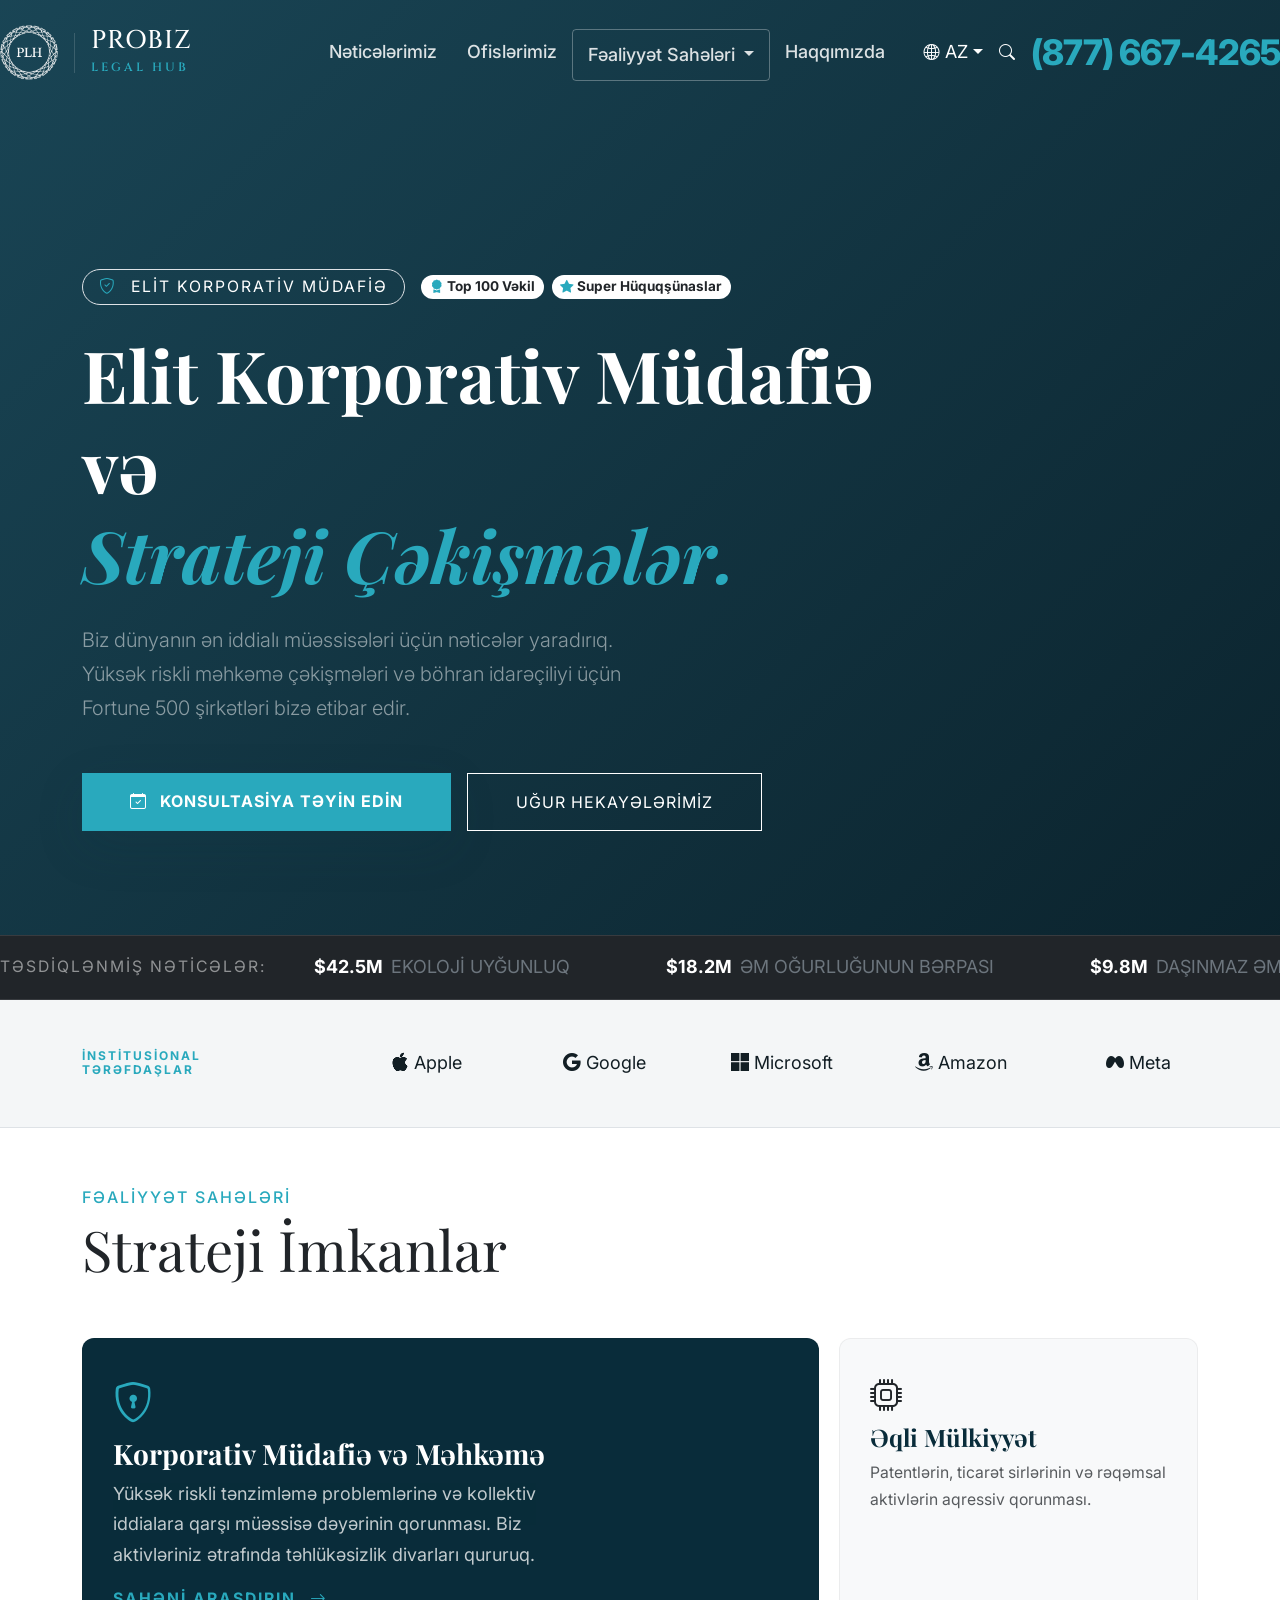
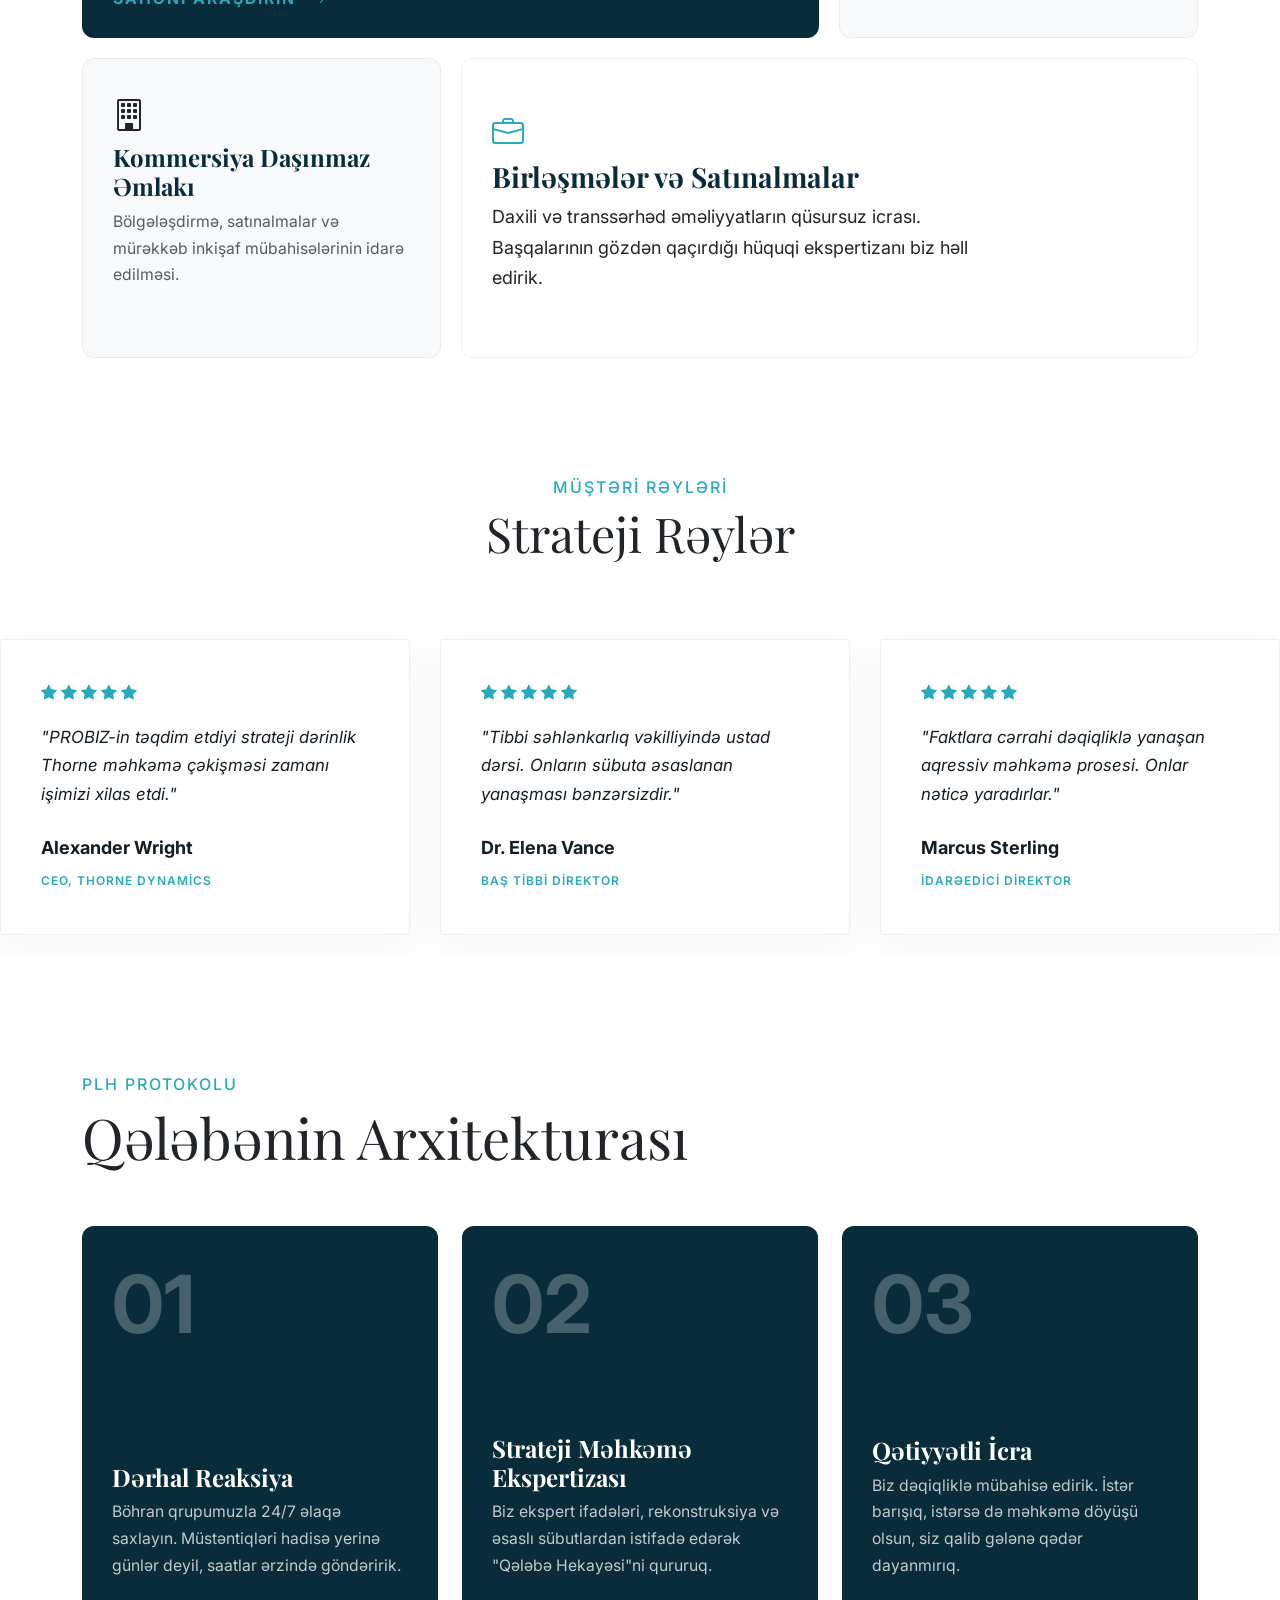
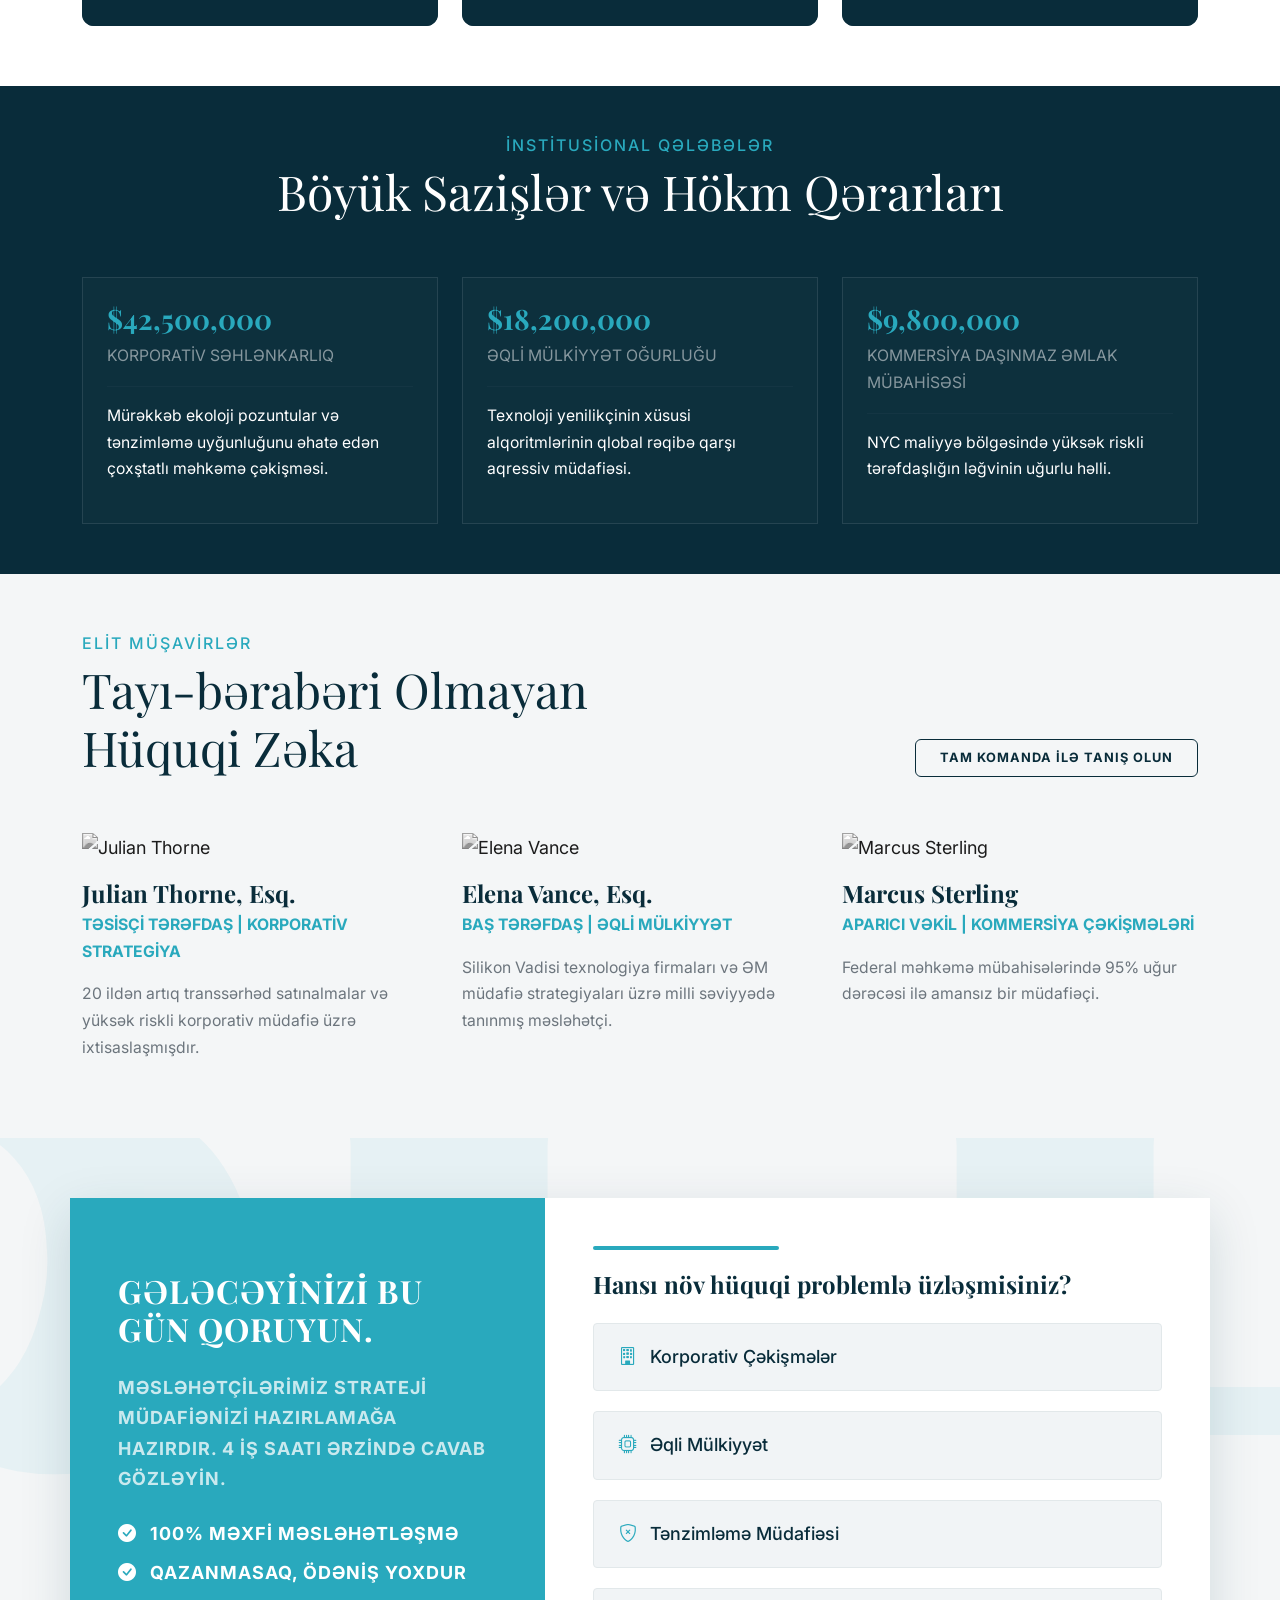
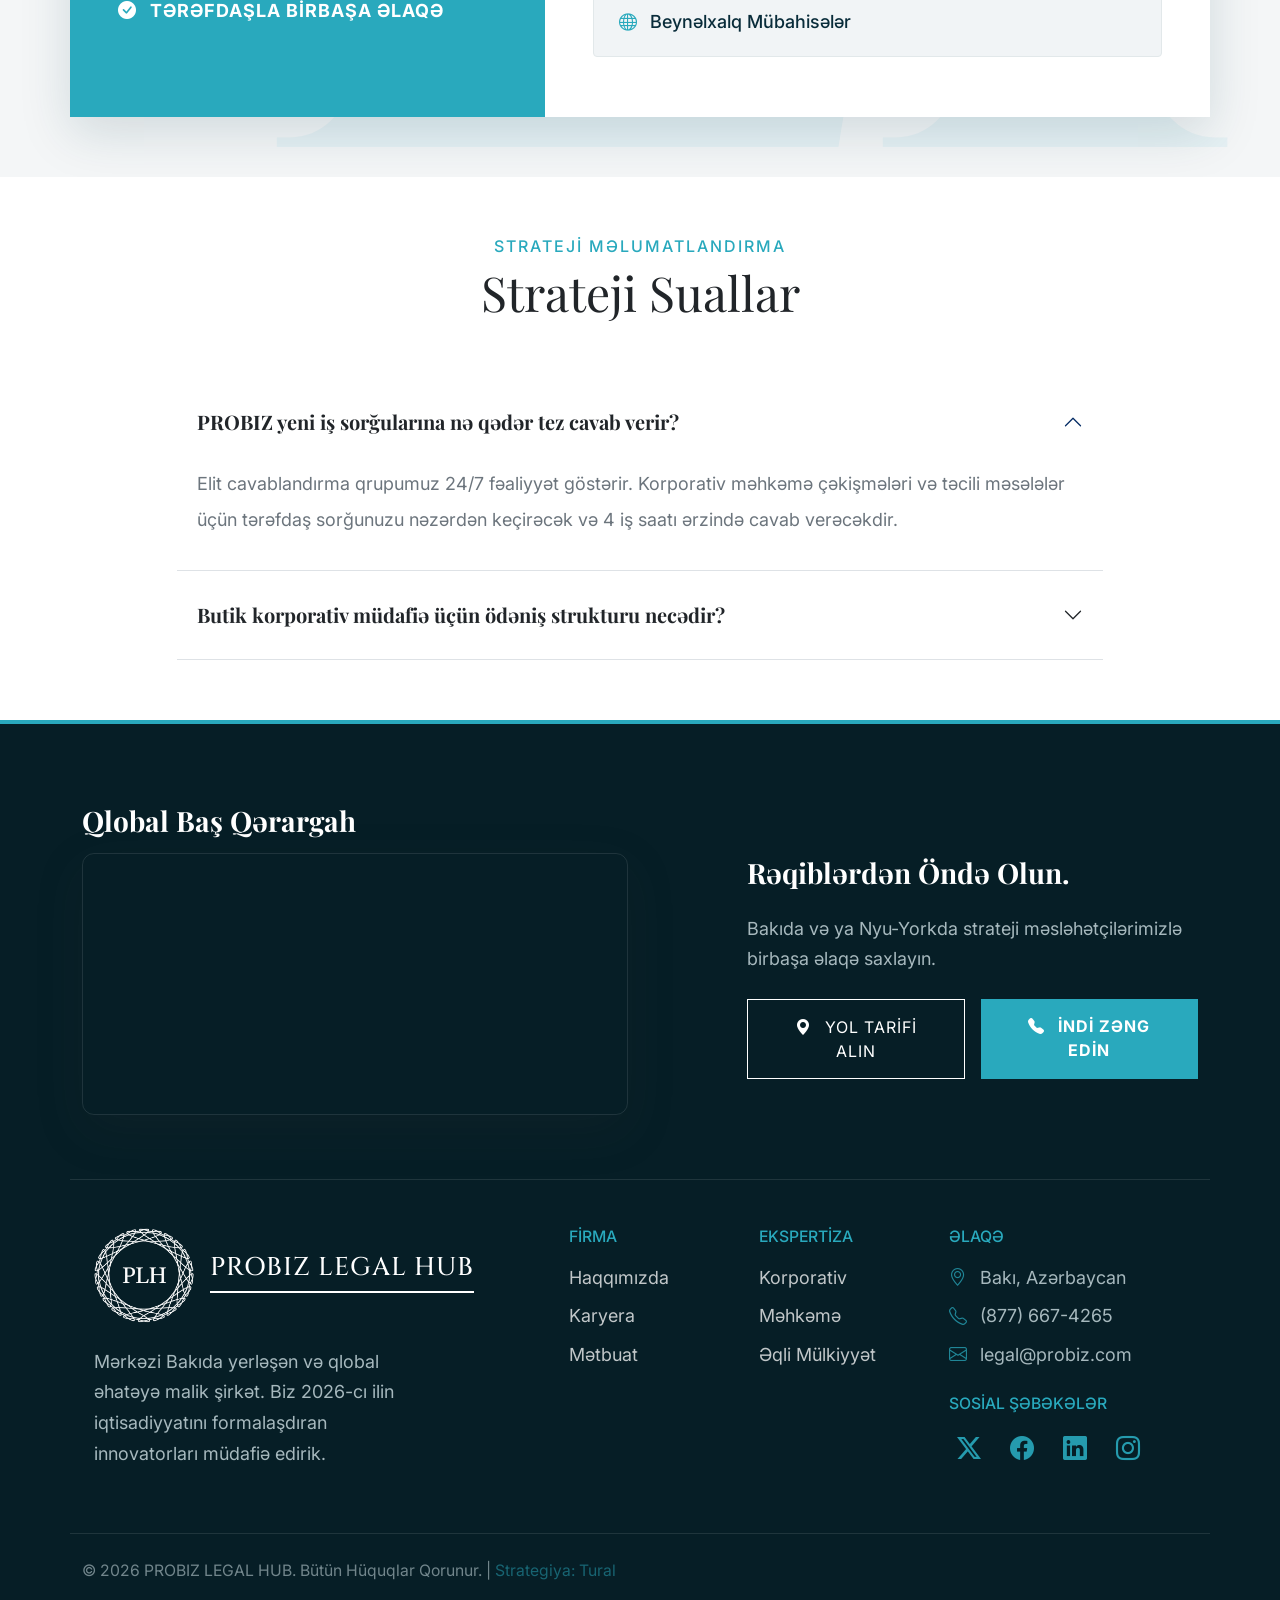
==== az/index.html @ 0a88c7b5 "start" ====
<!doctype html>
<html lang="az">
  <head>
    <meta charset="UTF-8" />
    <meta name="viewport" content="width=device-width, initial-scale=1.0" />
    <meta name="description" content="PROBIZ LEGAL HUB - Elit Korporativ Müdafiə və Strateji Çəkişmələr. Biz dünyanın ən iddialı müəssisələri üçün nəticələr yaradırıq.">
    
    <title>PROBIZ LEGAL HUB | Korporativ Müdafiə Strategiyası</title>
    
    <!-- External Dependencies -->
    <link href="https://cdn.jsdelivr.net/npm/bootstrap@5.3.2/dist/css/bootstrap.min.css" rel="stylesheet" />
    <link href="https://fonts.googleapis.com/css2?family=Cinzel:wght@400;500;600;700&family=Inter:wght@300;400;500;700&family=Playfair+Display:wght@700&display=swap" rel="stylesheet" />
    <link href="https://cdn.jsdelivr.net/npm/bootstrap-icons@1.11.1/font/bootstrap-icons.css" rel="stylesheet" />
    <link href="https://unpkg.com/aos@2.3.1/dist/aos.css" rel="stylesheet" />
    
    <link rel="icon" href="../PLHLogo.png" type="image/png" />
    <link rel="stylesheet" href="../css/style.css" />
  </head>
  
  <body class="d-flex flex-column min-vh-100">
    <div id="scroll-progress" role="progressbar" aria-valuenow="0" aria-valuemin="0" aria-valuemax="100"></div>

    <!-- MAIN NAVIGATION -->
    <nav class="navbar navbar-expand-xl fixed-top plh-nav" aria-label="Main navigation">
      <div class="container-fluid px-lg-5">
        <a class="navbar-brand d-flex align-items-center" href="#" aria-label="PROBIZ Legal Hub Home">
          <img src="../PLHLogo.png" alt="PROBIZ Legal Hub Logo" class="nav-logo">
          <div class="brand-divider mx-3"></div>
          <div class="brand-text">
            <span class="d-block brand-title">PROBIZ</span>
            <span class="d-block brand-subtitle">LEGAL HUB</span>
          </div>
        </a>

        <button class="navbar-toggler border-0" type="button" data-bs-toggle="collapse" data-bs-target="#plhNavbar" aria-controls="plhNavbar" aria-expanded="false" aria-label="Toggle navigation">
          <i class="bi bi-list text-accent fs-1"></i>
        </button>

        <div class="collapse navbar-collapse" id="plhNavbar">
          <ul class="navbar-nav ms-auto align-items-center">
            <li class="nav-item">
              <a class="nav-link" href="#results">Nəticələrimiz</a>
            </li>
            <li class="nav-item">
              <a class="nav-link" href="#global-footer">Ofislərimiz</a>
            </li>
            <li class="nav-item dropdown has-megamenu">
              <a class="nav-link btn-outlined-accent dropdown-toggle" href="#" id="practiceDropdown" role="button" data-bs-toggle="dropdown" aria-expanded="false">
                Fəaliyyət Sahələri
              </a>
              <div class="dropdown-menu megamenu shadow-lg" aria-labelledby="practiceDropdown">
                <div class="container py-4">
                  <div class="row g-4 justify-content-center">
                    <div class="col-md-3">
                      <a href="#" class="mega-card-mini">
                        <i class="bi bi-car-front text-accent"></i>
                        <span>Avtomobil Qəzaları</span>
                      </a>
                    </div>
                    <div class="col-md-3">
                      <a href="#" class="mega-card-mini">
                        <i class="bi bi-hospital text-accent"></i>
                        <span>Tibbi Səhlənkarlıq</span>
                      </a>
                    </div>
                    <div class="col-md-3">
                      <a href="#" class="mega-card-mini">
                        <i class="bi bi-person-walking text-accent"></i>
                        <span>Bədbəxt Hadisələr</span>
                      </a>
                    </div>
                    <div class="col-md-3">
                      <a href="#" class="mega-card-mini">
                        <i class="bi bi-truck text-accent"></i>
                        <span>Yük Daşımaları</span>
                      </a>
                    </div>
                    <div class="col-12 text-center mt-5 pt-3 border-top border-white-10">
                      <a href="#" class="text-accent text-decoration-none fw-bold letter-spacing-2 small more-link">
                        BÜTÜN SAHƏLƏRƏ BAXIN
                        <i class="bi bi-arrow-right ms-2"></i>
                      </a>
                    </div>
                  </div>
                </div>
              </div>
            </li>
            <li class="nav-item"><a class="nav-link" href="#">Haqqımızda</a></li>
          </ul>

          <div class="nav-utilities d-flex align-items-center ms-xl-4 gap-3 mt-3 mt-xl-0">
             <!-- Language Switcher -->
             <div class="dropdown">
                <a href="#" class="text-white text-decoration-none dropdown-toggle" data-bs-toggle="dropdown" aria-label="Change Language"><i class="bi bi-globe2 small"></i> AZ</a>
                <ul class="dropdown-menu dropdown-menu-dark">
                    <li><a class="dropdown-item" href="../en/index.html">English</a></li>
                    <li><a class="dropdown-item active" href="../az/index.html">Azerbaijani</a></li>
                    <li><a class="dropdown-item" href="../ru/index.html">Russian</a></li>
                </ul>
            </div>
            
            <button class="btn btn-link text-white p-0 border-0" id="search-trigger" aria-label="Toggle Search"><i class="bi bi-search"></i></button>
            
            <div id="search-dropdown" class="search-dropdown">
              <div class="search-inner">
                <label for="dropdown-search-input" class="visually-hidden">Search insights</label>
                <input type="text" id="dropdown-search-input" class="dropdown-search-field" placeholder="Axtarış..." />
                <button type="button" id="close-dropdown-search" class="search-submit-icon" aria-label="Submit Search">
                  <i class="bi bi-arrow-right"></i>
                </button>
              </div>
            </div>
            
            <a href="tel:8776674265" class="phone-cta">(877) 667-4265</a>
          </div>
        </div>
      </div>
    </nav>

    <main class="flex-grow-1">
      
      <!-- HERO -->
      <header class="hero position-relative overflow-hidden">
        <div class="video-bg-overlay"></div>
        <div class="container position-relative z-2">
          <div class="row min-vh-100 align-items-center pb-5">
            <div class="col-lg-9 pt-5">
              <div class="d-flex flex-column flex-md-row align-items-start align-items-md-center gap-3 mb-4">
                  <span class="d-inline-block py-1 px-3 border border-white-50 rounded-pill text-white small text-uppercase letter-spacing-2">
                    <i class="bi bi-shield-check me-2 text-accent"></i> Elit Korporativ Müdafiə
                  </span>
                  <div class="d-flex gap-2">
                      <span class="badge bg-white text-dark rounded-pill fw-bold small"><i class="bi bi-award-fill text-accent"></i> Top 100 Vəkil</span>
                      <span class="badge bg-white text-dark rounded-pill fw-bold small"><i class="bi bi-star-fill text-accent"></i> Super Hüquqşünaslar</span>
                  </div>
              </div>
              
              <h1 class="display-2 fw-bold text-white mb-4 lh-sm">
                Elit Korporativ Müdafiə və<br />
                <span class="text-accent fst-italic">Strateji Çəkişmələr.</span>
              </h1>
              <p class="lead text-white-50 mb-5 col-lg-8">
                Biz dünyanın ən iddialı müəssisələri üçün nəticələr yaradırıq. Yüksək riskli məhkəmə çəkişmələri və böhran idarəçiliyi üçün Fortune 500 şirkətləri bizə etibar edir.
              </p>
              
              <div class="d-flex gap-3 flex-column flex-sm-row">
                <a href="#assessmentForm" class="btn btn-accent px-5 py-3 shadow-lg hover-lift">
                  <i class="bi bi-calendar-check me-2"></i> Konsultasiya Təyin Edin
                </a>
                <a href="#results" class="btn btn-outline-white px-5 py-3 hover-lift">
                  Uğur Hekayələrimiz
                </a>
              </div>
            </div>
          </div>
        </div>

        <!-- HERO BOTTOM CONTAINER (Ticker + Mobile CTA) -->
        <div class="hero-bottom-wrapper position-absolute bottom-0 start-0 w-100 z-3">
            
            <!-- TRUST TICKER -->
            <div class="trust-ticker py-3 bg-dark border-bottom border-top border-white-10" aria-label="Verified Results Ticker">
                <div class="marquee-wrapper">
                <div class="marquee-content d-flex gap-5 align-items-center">
                    <span class="text-white-50 small text-uppercase letter-spacing-2">Təsdiqlənmiş Nəticələr:</span>
                    
                    <div class="d-flex align-items-center gap-2">
                        <span class="text-white fw-bold">$42.5M</span>
                        <span class="text-secondary fw-normal text-uppercase">Ekoloji Uyğunluq</span>
                    </div>
                    <span class="brand-divider opacity-25" style="height: 15px"></span>
                    
                    <div class="d-flex align-items-center gap-2">
                        <span class="text-white fw-bold">$18.2M</span>
                        <span class="text-secondary fw-normal text-uppercase">ƏM Oğurluğunun Bərpası</span>
                    </div>
                    <span class="brand-divider opacity-25" style="height: 15px"></span>
                    
                    <div class="d-flex align-items-center gap-2">
                        <span class="text-white fw-bold">$9.8M</span>
                        <span class="text-secondary fw-normal text-uppercase">Daşınmaz Əmlak Mübahisələri</span>
                    </div>
                    <span class="brand-divider opacity-25" style="height: 15px"></span>
                    
                    <div class="d-flex align-items-center gap-2">
                        <span class="text-white fw-bold">RƏDD EDİLDİ</span>
                        <span class="text-secondary fw-normal text-uppercase">Kollektiv İddia (NY)</span>
                    </div>
                    
                    <!-- Duplicated for Infinite Effect -->
                    <span class="brand-divider opacity-25" style="height: 15px"></span>
                    <div class="d-flex align-items-center gap-2">
                        <span class="text-white fw-bold">$42.5M</span>
                        <span class="text-secondary fw-normal text-uppercase">Ekoloji Uyğunluq</span>
                    </div>
                    <span class="brand-divider opacity-25" style="height: 15px"></span>
                    <div class="d-flex align-items-center gap-2">
                        <span class="text-white fw-bold">$18.2M</span>
                        <span class="text-secondary fw-normal text-uppercase">ƏM Oğurluğunun Bərpası</span>
                    </div>
                </div>
                </div>
            </div>
        </div>
      </header>

      <!-- PARTNERS LOGOS -->
      <section class="py-5 bg-light-section border-bottom" aria-label="Institutional Partners">
        <div class="container">
          <div class="row align-items-center">
            <div class="col-lg-3 text-center text-lg-start mb-4 mb-lg-0">
              <h6 class="text-accent text-uppercase mb-0 fw-bold letter-spacing-2" style="font-size: 0.75rem">
                İnstitusional <br class="d-none d-lg-block" /> Tərəfdaşlar
              </h6>
            </div>
            <div class="col-lg-9">
              <div class="row align-items-center justify-content-between g-4 opacity-40">
                <div class="col-6 col-md-2 d-flex justify-content-center">
                  <div class="partner-logo-item"><i class="bi bi-apple"></i> Apple</div>
                </div>
                <div class="col-6 col-md-2 d-flex justify-content-center">
                  <div class="partner-logo-item"><i class="bi bi-google"></i> Google</div>
                </div>
                <div class="col-6 col-md-2 d-flex justify-content-center">
                  <div class="partner-logo-item"><i class="bi bi-microsoft"></i> Microsoft</div>
                </div>
                <div class="col-6 col-md-2 d-flex justify-content-center">
                  <div class="partner-logo-item"><i class="bi bi-amazon"></i> Amazon</div>
                </div>
                <div class="col-6 col-md-2 d-flex justify-content-center">
                  <div class="partner-logo-item"><i class="bi bi-meta"></i> Meta</div>
                </div>
              </div>
            </div>
          </div>
        </div>
      </section>

      <!-- PRACTICE AREAS (Bento Grid) -->
      <section id="services" class="section-padding bg-white">
        <div class="container">
          <div class="row mb-5" data-aos="fade-up">
            <div class="col-lg-8">
              <h6 class="text-accent text-uppercase letter-spacing-2">Fəaliyyət Sahələri</h6>
              <h2 class="display-4 text-dark">Strateji İmkanlar</h2>
            </div>
          </div>

          <div class="bento-grid">
            <!-- Main Feature -->
            <div class="bento-item bento-span-8 d-flex flex-column justify-content-between" style="background: var(--plh-base); color: white;">
              <div>
                <i class="bi bi-shield-lock fs-1 text-accent mb-3"></i>
                <h3 class="text-white">Korporativ Müdafiə və Məhkəmə</h3>
                <p class="opacity-75 col-md-8">Yüksək riskli tənzimləmə problemlərinə və kollektiv iddialara qarşı müəssisə dəyərinin qorunması. Biz aktivləriniz ətrafında təhlükəsizlik divarları qururuq.</p>
              </div>
              <a href="#" class="text-accent text-decoration-none fw-bold small text-uppercase letter-spacing-2">
                Sahəni Araşdırın <i class="bi bi-arrow-right ms-2"></i>
              </a>
            </div>

            <!-- Secondary -->
            <div class="bento-item bento-span-4" style="background: #f8f9fa;">
              <i class="bi bi-cpu fs-2 text-dark mb-3"></i>
              <h4>Əqli Mülkiyyət</h4>
              <p class="text-muted small">Patentlərin, ticarət sirlərinin və rəqəmsal aktivlərin aqressiv qorunması.</p>
            </div>

            <!-- Third -->
            <div class="bento-item bento-span-4" style="background: #f8f9fa;">
              <i class="bi bi-building fs-2 text-dark mb-3"></i>
              <h4>Kommersiya Daşınmaz Əmlakı</h4>
              <p class="text-muted small">Bölgələşdirmə, satınalmalar və mürəkkəb inkişaf mübahisələrinin idarə edilməsi.</p>
            </div>

            <!-- Fourth -->
            <div class="bento-item bento-span-8 d-flex align-items-center position-relative overflow-hidden">
               <div class="position-absolute top-0 start-0 w-100 h-100" style="background: url('https://images.unsplash.com/photo-1486406146926-c627a92ad1ab?auto=format&fit=crop&q=80') center/cover; opacity: 0.1;"></div>
               <div class="position-relative z-2">
                 <i class="bi bi-briefcase fs-2 text-accent mb-3"></i>
                 <h3>Birləşmələr və Satınalmalar</h3>
                 <p class="text-dark col-md-9">Daxili və transsərhəd əməliyyatların qüsursuz icrası. Başqalarının gözdən qaçırdığı hüquqi ekspertizanı biz həll edirik.</p>
               </div>
            </div>
          </div>
        </div>
      </section>

      <!-- TESTIMONIALS -->
      <section class="section-padding bg-white overflow-hidden">
        <div class="container-fluid px-0">
          <div class="row mb-5 justify-content-center text-center px-3">
            <div class="col-lg-8">
              <h6 class="text-accent text-uppercase letter-spacing-2">Müştəri Rəyləri</h6>
              <h2 class="display-5 text-dark">Strateji Rəylər</h2>
            </div>
          </div>

          <div class="marquee-wrapper">
            <div class="marquee-track-right">
              <div class="review-glass-card">
                <div class="d-flex align-items-center mb-3">
                  <i class="bi bi-star-fill text-accent me-1 small"></i>
                  <i class="bi bi-star-fill text-accent me-1 small"></i>
                  <i class="bi bi-star-fill text-accent me-1 small"></i>
                  <i class="bi bi-star-fill text-accent me-1 small"></i>
                  <i class="bi bi-star-fill text-accent me-1 small"></i>
                </div>
                <p class="review-quote">"PROBIZ-in təqdim etdiyi strateji dərinlik Thorne məhkəmə çəkişməsi zamanı işimizi xilas etdi."</p>
                <div class="review-author mt-auto">
                  <span class="d-block fw-bold text-base">Alexander Wright</span>
                  <span class="author-role">CEO, Thorne Dynamics</span>
                </div>
              </div>

              <div class="review-glass-card">
                <div class="d-flex align-items-center mb-3">
                  <i class="bi bi-star-fill text-accent me-1 small"></i>
                  <i class="bi bi-star-fill text-accent me-1 small"></i>
                  <i class="bi bi-star-fill text-accent me-1 small"></i>
                  <i class="bi bi-star-fill text-accent me-1 small"></i>
                  <i class="bi bi-star-fill text-accent me-1 small"></i>
                </div>
                <p class="review-quote">"Tibbi səhlənkarlıq vəkilliyində ustad dərsi. Onların sübuta əsaslanan yanaşması bənzərsizdir."</p>
                <div class="review-author mt-auto">
                  <span class="d-block fw-bold text-base">Dr. Elena Vance</span>
                  <span class="author-role">Baş Tibbi Direktor</span>
                </div>
              </div>

              <div class="review-glass-card">
                <div class="d-flex align-items-center mb-3">
                  <i class="bi bi-star-fill text-accent me-1 small"></i>
                  <i class="bi bi-star-fill text-accent me-1 small"></i>
                  <i class="bi bi-star-fill text-accent me-1 small"></i>
                  <i class="bi bi-star-fill text-accent me-1 small"></i>
                  <i class="bi bi-star-fill text-accent me-1 small"></i>
                </div>
                <p class="review-quote">"Faktlara cərrahi dəqiqliklə yanaşan aqressiv məhkəmə prosesi. Onlar nəticə yaradırlar."</p>
                <div class="review-author mt-auto">
                  <span class="d-block fw-bold text-base">Marcus Sterling</span>
                  <span class="author-role">İdarəedici Direktor</span>
                </div>
              </div>
            </div>
          </div>
        </div>
      </section>

      <!-- PROTOCOL (Methodology) -->
      <section class="section-padding bg-white overflow-hidden">
        <div class="container">
          <div class="row mb-5" data-aos="fade-up">
            <div class="col-lg-8">
              <h6 class="text-accent text-uppercase letter-spacing-2">PLH Protokolu</h6>
              <h2 class="display-4 text-dark">Qələbənin Arxitekturası</h2>
            </div>
          </div>
          <div class="row g-4">
             <!-- Step 1 -->
             <div class="col-lg-4" data-aos="fade-up">
                 <article class="protocol-card">
                     <div class="protocol-bg" style="background-image: url('https://images.unsplash.com/photo-1596524430615-b46475ddff6e?auto=format&fit=crop&q=80&w=600');"></div>
                     <div class="protocol-overlay"></div>
                     <div class="protocol-content">
                         <div class="step-num-large opacity-25 fw-bold display-1 text-white mb-auto">01</div>
                         <h3 class="h4 fw-bold mb-2">Dərhal Reaksiya</h3>
                         <p class="small opacity-75">Böhran qrupumuzla 24/7 əlaqə saxlayın. Müstəntiqləri hadisə yerinə günlər deyil, saatlar ərzində göndəririk.</p>
                     </div>
                 </article>
             </div>
             <!-- Step 2 -->
             <div class="col-lg-4" data-aos="fade-up" data-aos-delay="100">
                 <article class="protocol-card">
                     <div class="protocol-bg" style="background-image: url('https://images.unsplash.com/photo-1505664194779-8beaceb93744?auto=format&fit=crop&q=80&w=600');"></div>
                     <div class="protocol-overlay"></div>
                     <div class="protocol-content">
                         <div class="step-num-large opacity-25 fw-bold display-1 text-white mb-auto">02</div>
                         <h3 class="h4 fw-bold mb-2">Strateji Məhkəmə Ekspertizası</h3>
                         <p class="small opacity-75">Biz ekspert ifadələri, rekonstruksiya və əsaslı sübutlardan istifadə edərək "Qələbə Hekayəsi"ni qururuq.</p>
                     </div>
                 </article>
             </div>
             <!-- Step 3 -->
             <div class="col-lg-4" data-aos="fade-up" data-aos-delay="200">
                 <article class="protocol-card">
                     <div class="protocol-bg" style="background-image: url('https://images.unsplash.com/photo-1589829085413-56de8ae18c73?auto=format&fit=crop&q=80&w=600');"></div>
                     <div class="protocol-overlay"></div>
                     <div class="protocol-content">
                         <div class="step-num-large opacity-25 fw-bold display-1 text-white mb-auto">03</div>
                         <h3 class="h4 fw-bold mb-2">Qətiyyətli İcra</h3>
                         <p class="small opacity-75">Biz dəqiqliklə mübahisə edirik. İstər barışıq, istərsə də məhkəmə döyüşü olsun, siz qalib gələnə qədər dayanmırıq.</p>
                     </div>
                 </article>
             </div>
          </div>
        </div>
      </section>

      <!-- RESULTS STATS -->
      <section id="results" class="section-padding stats-bar mt-0">
        <div class="container">
          <div class="row mb-5 text-center">
            <div class="col-12" data-aos="fade-up">
              <h6 class="text-accent text-uppercase letter-spacing-2">İnstitusional Qələbələr</h6>
              <h2 class="display-5 text-white">Böyük Sazişlər və Hökm Qərarları</h2>
            </div>
          </div>
          <div class="row g-4">
            <div class="col-md-4" data-aos="zoom-in">
              <div class="result-box p-4 border border-white-10">
                <h3 class="text-accent fw-bold">$42,500,000</h3>
                <p class="small text-uppercase text-white-50">Korporativ Səhlənkarlıq</p>
                <hr class="border-white-10" />
                <p class="text-light-blue small">Mürəkkəb ekoloji pozuntular və tənzimləmə uyğunluğunu əhatə edən çoxştatlı məhkəmə çəkişməsi.</p>
              </div>
            </div>
            <div class="col-md-4" data-aos="zoom-in" data-aos-delay="100">
              <div class="result-box p-4 border border-white-10">
                <h3 class="text-accent fw-bold">$18,200,000</h3>
                <p class="small text-uppercase text-white-50">Əqli Mülkiyyət Oğurluğu</p>
                <hr class="border-white-10" />
                <p class="text-light-blue small">Texnoloji yenilikçinin xüsusi alqoritmlərinin qlobal rəqibə qarşı aqressiv müdafiəsi.</p>
              </div>
            </div>
            <div class="col-md-4" data-aos="zoom-in" data-aos-delay="200">
              <div class="result-box p-4 border border-white-10">
                <h3 class="text-accent fw-bold">$9,800,000</h3>
                <p class="small text-uppercase text-white-50">Kommersiya Daşınmaz Əmlak Mübahisəsi</p>
                <hr class="border-white-10" />
                <p class="text-light-blue small">NYC maliyyə bölgəsində yüksək riskli tərəfdaşlığın ləğvinin uğurlu həlli.</p>
              </div>
            </div>
          </div>
        </div>
      </section>

      <!-- ATTORNEYS -->
      <section class="section-padding bg-light-section">
        <div class="container">
          <div class="row align-items-end mb-5">
            <div class="col-lg-7" data-aos="fade-right">
              <h6 class="text-accent text-uppercase letter-spacing-2">Elit Müşavirlər</h6>
              <h2 class="display-5">Tayı-bərabəri Olmayan Hüquqi Zəka</h2>
            </div>
            <div class="col-lg-5 text-lg-end" data-aos="fade-left">
              <a href="#" class="btn btn-outline-dark px-4 py-2 mb-2">Tam Komanda ilə Tanış Olun</a>
            </div>
          </div>
          <div class="row g-4">
            <div class="col-lg-4" data-aos="fade-up">
              <div class="card-attorney border-0">
                <img src="https://images.unsplash.com/photo-1560250097-0b93528c311a?auto=format&fit=crop&q=80&w=600" class="img-fluid mb-3" alt="Julian Thorne" />
                <h4 class="mb-1">Julian Thorne, Esq.</h4>
                <p class="text-accent small text-uppercase fw-bold">Təsisçi Tərəfdaş | Korporativ Strategiya</p>
                <p class="text-secondary small">20 ildən artıq transsərhəd satınalmalar və yüksək riskli korporativ müdafiə üzrə ixtisaslaşmışdır.</p>
              </div>
            </div>
            <div class="col-lg-4" data-aos="fade-up" data-aos-delay="100">
              <div class="card-attorney border-0">
                <img src="https://images.unsplash.com/photo-1573496359142-b8d87734a5a2?auto=format&fit=crop&q=80&w=600" class="img-fluid mb-3" alt="Elena Vance" />
                <h4 class="mb-1">Elena Vance, Esq.</h4>
                <p class="text-accent small text-uppercase fw-bold">Baş Tərəfdaş | Əqli Mülkiyyət</p>
                <p class="text-secondary small">Silikon Vadisi texnologiya firmaları və ƏM müdafiə strategiyaları üzrə milli səviyyədə tanınmış məsləhətçi.</p>
              </div>
            </div>
            <div class="col-lg-4" data-aos="fade-up" data-aos-delay="200">
              <div class="card-attorney border-0">
                <img src="https://images.unsplash.com/photo-1507003211169-0a1dd7228f2d?auto=format&fit=crop&q=80&w=600" class="img-fluid mb-3" alt="Marcus Sterling" />
                <h4 class="mb-1">Marcus Sterling</h4>
                <p class="text-accent small text-uppercase fw-bold">Aparıcı Vəkil | Kommersiya Çəkişmələri</p>
                <p class="text-secondary small">Federal məhkəmə mübahisələrində 95% uğur dərəcəsi ilə amansız bir müdafiəçi.</p>
              </div>
            </div>
          </div>
        </div>
      </section>

      <!-- INTAKE & ASSESSMENT -->
      <section class="section-padding bg-light-section position-relative overflow-hidden">
        <div class="bg-watermark">PLH</div>

        <div class="container position-relative">
          <div class="row g-0 shadow-lg">
            <div class="col-lg-5 btn-accent p-5 d-flex flex-column justify-content-center">
              <h2 class="text-white mb-4">Gələcəyinizi Bu Gün Qoruyun.</h2>
              <p class="text-white opacity-75 mb-4">Məsləhətçilərimiz strateji müdafiənizi hazırlamağa hazırdır. 4 iş saatı ərzində cavab gözləyin.</p>
              <ul class="list-unstyled text-white">
                <li class="mb-2"><i class="bi bi-check-circle-fill me-2"></i> 100% Məxfi Məsləhətləşmə</li>
                <li class="mb-2"><i class="bi bi-check-circle-fill me-2"></i> Qazanmasaq, Ödəniş Yoxdur</li>
                <li><i class="bi bi-check-circle-fill me-2"></i> Tərəfdaşla Birbaşa Əlaqə</li>
              </ul>
            </div>
            <div class="col-lg-7 bg-white p-5">
              <!-- Assessment Engine Form -->
              <form id="assessmentForm" class="assessment-engine">
                <!-- Progress Indicator -->
                <div class="step-indicator">
                  <div class="step-dot active" data-step="1"></div>
                  <div class="step-dot" data-step="2"></div>
                  <div class="step-dot" data-step="3"></div>
                </div>

                <!-- Step 1: Case Type -->
                <div class="assessment-step active" data-step="1">
                  <h4 class="mb-4">Hansı növ hüquqi problemlə üzləşmisiniz?</h4>
                  <div class="d-grid gap-2">
                    <button type="button" class="choice-btn" onclick="PROBIZ.assessment.selectOption(this, 2)">
                        <i class="bi bi-building me-2 text-accent"></i> Korporativ Çəkişmələr
                    </button>
                    <button type="button" class="choice-btn" onclick="PROBIZ.assessment.selectOption(this, 2)">
                        <i class="bi bi-cpu me-2 text-accent"></i> Əqli Mülkiyyət
                    </button>
                    <button type="button" class="choice-btn" onclick="PROBIZ.assessment.selectOption(this, 2)">
                        <i class="bi bi-shield-x me-2 text-accent"></i> Tənzimləmə Müdafiəsi
                    </button>
                    <button type="button" class="choice-btn" onclick="PROBIZ.assessment.selectOption(this, 2)">
                        <i class="bi bi-globe me-2 text-accent"></i> Beynəlxalq Mübahisələr
                    </button>
                  </div>
                </div>

                <!-- Step 2: Details -->
                <div class="assessment-step" data-step="2">
                  <h4 class="mb-4">Vəziyyəti qısaca təsvir edin.</h4>
                  <p class="small text-muted mb-3"><i class="bi bi-lock-fill"></i> Məlumatlarınız şifrələnib və imtiyazlıdır.</p>
                  <label for="caseDetails" class="visually-hidden">İşin Təfərrüatları</label>
                  <textarea id="caseDetails" class="form-control rounded-0 border-light-subtle p-3 mb-4" rows="5" placeholder="Zəhmət olmasa, yüksək səviyyəli konteksti təqdim edin..."></textarea>
                  <button type="button" class="btn btn-accent w-100" onclick="PROBIZ.assessment.next(3)">Davam Et <i class="bi bi-arrow-right ms-2"></i></button>
                  <button type="button" class="btn btn-link text-muted w-100 mt-2 text-decoration-none small" onclick="PROBIZ.assessment.prev(1)">Geri</button>
                </div>

                <!-- Step 3: Contact -->
                <div class="assessment-step" data-step="3">
                  <h4 class="mb-4">Dosyeni hara göndərək?</h4>
                  <div class="mb-3">
                    <label for="fullName" class="form-label small fw-bold text-uppercase">Ad və Soyad</label>
                    <input type="text" id="fullName" class="form-control rounded-0 border-light-subtle p-3" placeholder="Ad Soyad">
                  </div>
                  <div class="mb-4">
                    <label for="email" class="form-label small fw-bold text-uppercase">İş E-poçtu</label>
                    <input type="email" id="email" class="form-control rounded-0 border-light-subtle p-3" placeholder="ad@sirket.com">
                  </div>
                  <button type="submit" class="btn btn-accent w-100 py-3 fs-5">Prioritet Baxış Tələb Et</button>
                  <button type="button" class="btn btn-link text-muted w-100 mt-2 text-decoration-none small" onclick="PROBIZ.assessment.prev(2)">Geri</button>
                </div>
              </form>
            </div>
          </div>
        </div>
      </section>

      <!-- FAQ -->
      <section class="section-padding bg-white">
        <div class="container">
          <div class="row mb-5 justify-content-center text-center">
            <div class="col-lg-8" data-aos="fade-up">
              <h6 class="text-accent text-uppercase letter-spacing-2">Strateji Məlumatlandırma</h6>
              <h2 class="display-5 text-dark">Strateji Suallar</h2>
            </div>
          </div>
          <div class="row justify-content-center">
            <div class="col-lg-10">
              <div class="accordion accordion-flush" id="faqAccordion">
                <div class="accordion-item border-bottom py-3">
                  <h2 class="accordion-header" id="headingOne">
                    <button class="accordion-button bg-transparent fw-bold fs-5 text-dark shadow-none" type="button" data-bs-toggle="collapse" data-bs-target="#q1" aria-expanded="true" aria-controls="q1">
                      PROBIZ yeni iş sorğularına nə qədər tez cavab verir?
                    </button>
                  </h2>
                  <div id="q1" class="accordion-collapse collapse show" aria-labelledby="headingOne" data-bs-parent="#faqAccordion">
                    <div class="accordion-body text-secondary lh-lg">
                       Elit cavablandırma qrupumuz 24/7 fəaliyyət göstərir. Korporativ məhkəmə çəkişmələri və təcili məsələlər üçün tərəfdaş sorğunuzu nəzərdən keçirəcək və 4 iş saatı ərzində cavab verəcəkdir.
                    </div>
                  </div>
                </div>

                <div class="accordion-item border-bottom py-3">
                  <h2 class="accordion-header" id="headingTwo">
                    <button class="accordion-button bg-transparent fw-bold fs-5 text-dark shadow-none collapsed" type="button" data-bs-toggle="collapse" data-bs-target="#q2" aria-expanded="false" aria-controls="q2">
                      Butik korporativ müdafiə üçün ödəniş strukturu necədir?
                    </button>
                  </h2>
                  <div id="q2" class="accordion-collapse collapse" aria-labelledby="headingTwo" data-bs-parent="#faqAccordion">
                    <div class="accordion-body text-secondary lh-lg">
                      İşin mürəkkəbliyinə uyğunlaşdırılmış çevik ödəniş razılaşmaları təklif edirik, o cümlədən sabit layihə ödənişləri, saatlıq məsləhət tarifləri və xüsusi məhkəmə çəkişmələri üçün nəticəyə əsaslanan modellər.
                    </div>
                  </div>
                </div>
              </div>
            </div>
          </div>
        </div>
      </section>

    </main>

    <!-- FOOTER -->
    <footer class="plh-footer" id="global-footer">
      <div class="container">
        <div class="row align-items-center mb-5 pb-5 border-bottom border-white-10">
          <div class="col-lg-6 mb-4 mb-lg-0">
            <h3 class="fw-bold mb-3 text-white">Qlobal Baş Qərargah</h3>
            <div class="map-container shadow-lg mb-3">
              <iframe src="https://www.google.com/maps/embed?pb=!1m17!1m12!1m3!1d3038.0061848378305!2d49.85997037601059!3d40.40871377144082!2m3!1f0!2f0!3f0!3m2!1i1024!2i768!4f13.1!3m2!1m1!2zNDDCsDI0JzMxLjQiTiA0OcKwNTEnNDUuMiJF!5e0!3m2!1sen!2saz!4v1769815983505!5m2!1sen!2saz" width="100%" height="250" style="border:0;" allowfullscreen="" loading="lazy" referrerpolicy="no-referrer-when-downgrade" title="PROBIZ HQ Map"></iframe>
            </div>
            <div class="d-flex gap-2 map-actions"></div>
          </div>
          <div class="col-lg-5 offset-lg-1">
            <h3 class="fw-bold mb-4">Rəqiblərdən Öndə Olun.</h3>
            <p class="mb-4 opacity-75">Bakıda və ya Nyu-Yorkda strateji məsləhətçilərimizlə birbaşa əlaqə saxlayın.</p>
            <div class="d-flex gap-3">
              <a href="#" class="btn btn-outline-white"><i class="bi bi-geo-alt-fill me-2"></i> Yol Tarifi Alın</a>
              <a href="tel:8776674265" class="btn btn-accent"><i class="bi bi-telephone-fill me-2"></i> İndi Zəng Edin</a>
            </div>
          </div>
        </div>
        
        <div class="row g-5 mb-5 h-100">
          <div class="col-lg-4">
            <div class="d-flex align-items-center mb-4">
              <img src="../PLHLogo.png" alt="PROBIZ Logo" width="100" class="me-3">
              <span class="brand-footer-text">PROBIZ LEGAL HUB</span>
            </div>
            <p class="opacity-75">Mərkəzi Bakıda yerləşən və qlobal əhatəyə malik şirkət. Biz 2026-cı ilin iqtisadiyyatını formalaşdıran innovatorları müdafiə edirik.</p>
          </div>
          <div class="col-6 col-lg-2 offset-lg-1">
            <h6 class="text-accent text-uppercase mb-3 small">Firma</h6>
            <ul class="list-unstyled text-white opacity-75">
              <li class="mb-2"><a href="#" class="text-white text-decoration-none footer-link-anim">Haqqımızda</a></li>
              <li class="mb-2"><a href="#" class="text-white text-decoration-none footer-link-anim">Karyera</a></li>
              <li class="mb-2"><a href="#" class="text-white text-decoration-none footer-link-anim">Mətbuat</a></li>
            </ul>
          </div>
          <div class="col-6 col-lg-2">
            <h6 class="text-accent text-uppercase mb-3 small">Ekspertiza</h6>
            <ul class="list-unstyled text-white opacity-75">
              <li class="mb-2"><a href="#" class="text-white text-decoration-none footer-link-anim">Korporativ</a></li>
              <li class="mb-2"><a href="#" class="text-white text-decoration-none footer-link-anim">Məhkəmə</a></li>
              <li class="mb-2"><a href="#" class="text-white text-decoration-none footer-link-anim">Əqli Mülkiyyət</a></li>
            </ul>
          </div>
          <div class="col-lg-3">
            <h6 class="text-accent text-uppercase mb-3 small">Əlaqə</h6>
            <ul class="list-unstyled opacity-75 mb-4">
              <li class="mb-2"><i class="bi bi-geo-alt me-2 text-accent"></i> Bakı, Azərbaycan</li>
              <li class="mb-2"><i class="bi bi-telephone me-2 text-accent"></i> (877) 667-4265</li>
              <li class="mb-2"><i class="bi bi-envelope me-2 text-accent"></i> legal@probiz.com</li>
            </ul>
            
            <h6 class="text-accent text-uppercase mb-3 small">Sosial Şəbəkələr</h6>
            <div class="d-flex gap-2">
              <a href="#" class="social-icon-btn" aria-label="Twitter"><i class="bi bi-twitter-x"></i></a>
              <a href="#" class="social-icon-btn" aria-label="Facebook"><i class="bi bi-facebook"></i></a>
              <a href="#" class="social-icon-btn" aria-label="LinkedIn"><i class="bi bi-linkedin"></i></a>
              <a href="#" class="social-icon-btn" aria-label="Instagram"><i class="bi bi-instagram"></i></a>
            </div>
          </div>
        </div>
        <div class="row pt-4 border-top border-white-10">
          <div class="col-md-6 text-center text-md-start"><p class="small opacity-50 mb-0">&copy; 2026 PROBIZ LEGAL HUB. Bütün Hüquqlar Qorunur. | <span class="text-accent">Strategiya: Tural</span></p></div>
        </div>
      </div>
    </footer>

    <!-- Mobile CTA -->
    <div class="mobile-sticky-cta d-md-none">
        <a href="tel:8776674265" class="mobile-cta-btn bg-white text-dark border-end">İndi Zəng Edin</a>
        <a href="#assessmentForm" class="mobile-cta-btn btn-accent text-white">Pulsuz Qiymətləndirmə</a>
    </div>

    <!-- Scripts -->
    <script src="https://cdn.jsdelivr.net/npm/bootstrap@5.3.2/dist/js/bootstrap.bundle.min.js"></script>
    <script src="https://unpkg.com/aos@2.3.1/dist/aos.js"></script>
    <script src="../js/main.js"></script>
  </body>
</html>
---- css/style.css ----
/* ==========================================================================
   PROBIZ LEGAL HUB - MAIN STYLESHEET
   ========================================================================== */

/* --- 1. VARIABLES & PALETTE --- */
:root {
    /* Brand Colors (Refined for 2026 Authority) */
    --plh-base: #092c3a;        /* Darker, richer Deep Teal for authority */
    --plh-cyan: #29a9bd;      /* Electric Teal for Modern Tech Feel */
    --plh-cyan-glow: rgba(41, 169, 189, 0.25);
    
    /* Light Mode Utils */
    --plh-white: #ffffff;
    --plh-light-bg: #f4f6f7;    /* Cool gray-white / Light Section Bg */
    --plh-text-dark: #121e24;   /* Almost black */
    --plh-text-muted: #5e6d75;  
    
    /* Typography */
    --font-heading: 'Playfair Display', serif;
    --font-body: 'Inter', sans-serif;
    --font-brand: 'Cinzel', serif;

    /* Spacing & Borders */
    --plh-radius-sm: 4px;
    --plh-radius-lg: 12px;
}

/* --- 2. RESET & BASE --- */
body {
    background-color: var(--plh-white);
    color: var(--plh-text-dark);
    font-family: var(--font-body);
    font-weight: 400;
    font-size: 1.125rem; /* 18px base size */
    line-height: 1.7;
}

/* Typography Overrides */
h1, h2, h3, h4, h5 { font-family: var(--font-heading); font-weight: 700; color: var(--plh-base); }
a { text-decoration: none; transition: 0.3s; }

/* --- 3. UTILITIES --- */
.text-accent { color: var(--plh-cyan) !important; }
.text-white { color: var(--plh-white) !important; }
.bg-light-section { background-color: var(--plh-light-bg); }
.border-white-10 { border-color: rgba(255,255,255,0.1) !important; }
.opacity-75 { opacity: 0.75; }

/* Spacing */
.section-padding { padding: 60px 0; }
.letter-spacing-2 { letter-spacing: 2px; }

/* Animations */
.hover-lift {
    transition: transform 0.3s cubic-bezier(0.175, 0.885, 0.32, 1.275);
}
.hover-lift:hover {
    transform: translateY(-3px);
}

/* Glassmorphism */
.glass-card {
    background: rgba(255, 255, 255, 0.7);
    backdrop-filter: blur(20px);
    -webkit-backdrop-filter: blur(20px);
    border: 1px solid rgba(255, 255, 255, 0.8);
    box-shadow: 0 8px 32px rgba(0, 0, 0, 0.05);
    border-radius: var(--plh-radius-lg);
    transition: all 0.4s ease;
}
.glass-card:hover {
    transform: translateY(-5px);
    box-shadow: 0 15px 45px rgba(0, 0, 0, 0.08);
    border-color: var(--plh-cyan);
}

.shadow-lg {
    box-shadow: 0 1rem 3rem rgba(13, 59, 76, 0.15) !important;
}

/* --- 4. COMPONENTS --- */

/* Buttons */
.btn-accent {
    background-color: var(--plh-cyan);
    color: white;
    font-weight: 700;
    padding: 15px 35px;
    border-radius: 0;
    text-transform: uppercase;
    letter-spacing: 1px;
    border: none;
    transition: 0.3s;
}
.btn-accent:hover {
    background-color: var(--plh-base);
    color: white;
}

.btn-outline-white {
    border: 1px solid white;
    color: white;
    padding: 15px 35px;
    border-radius: 0;
    text-transform: uppercase;
    letter-spacing: 1px;
    transition: 0.3s;
}
.btn-outline-white:hover {
    background-color: white;
    color: var(--plh-base);
}

.btn-outline-dark {
    border: 1px solid var(--plh-base);
    color: var(--plh-base);
    text-transform: uppercase;
    font-size: 0.8rem;
    letter-spacing: 1px;
    font-weight: 700;
}
.btn-outline-dark:hover {
    background-color: var(--plh-base);
    color: white;
}

.btn-outlined-accent {
    border: 1px solid rgba(255,255,255,0.3);
    border-radius: 4px;
    margin-top: 5px; 
    color: var(--plh-white) !important;
}

/* --- 5. LAYOUT REGIONS --- */

/* 5.1 Navbar */
.plh-nav {
    background-color: transparent;
    border-bottom: 1px solid transparent;
    padding: 20px 0;
    transition: all 0.4s ease-in-out;
}
.plh-nav.nav-scrolled {
    background-color: rgba(13, 59, 76, 0.98) !important;
    backdrop-filter: blur(10px);
    border-bottom: 1px solid rgba(255,255,255,0.08);
    padding: 12px 0;
    box-shadow: 0 10px 30px rgba(0,0,0,0.15);
}

.nav-logo { height: 55px; width: auto; }
.brand-divider { height: 40px; width: 1px; background-color: rgba(255,255,255,0.15); }

/* Brand Text */
.brand-text .brand-title {
    font-family: var(--font-brand);
    font-weight: 500;
    font-size: 1.6rem;
    letter-spacing: 1px;
    line-height: 1;
    color: var(--plh-white);
    text-transform: uppercase;
}
.brand-text .brand-subtitle {
    font-family: var(--font-brand);
    font-size: 0.75rem;
    letter-spacing: 3px;
    color: var(--plh-cyan);
    margin-top: 4px;
    font-weight: 600;
}

/* Nav Link Items */
.navbar-nav .nav-link {
    color: rgba(255,255,255,0.85) !important;
    font-weight: 500;
    padding: 10px 15px !important;
}
.navbar-nav .nav-link:hover { color: var(--plh-cyan) !important; }

/* Phone CTA */
.phone-cta {
    font-family: var(--font-body);
    font-weight: 800;
    font-size: 2.2rem;
    color: var(--plh-cyan);
    text-decoration: none;
    letter-spacing: -1px;
    line-height: 1;
    transition: all 0.3s ease;
    display: inline-block;
}
.phone-cta:hover {
    color: var(--plh-white) !important;
    text-shadow: 0 0 20px var(--plh-cyan-glow);
    transform: translateY(-3px);
}

/* Mega Menu */
.megamenu {
    background-color: #0d3b4c !important;
    padding: 30px !important;
    border-bottom: 4px solid var(--plh-cyan) !important;
    border-radius: 0;
}
@media all and (min-width: 1200px) {
    .megamenu { 
        width: 800px !important;
        left: 50% !important;
        transform: translateX(-50%) !important;
    }
}

.mega-card-mini {
    display: flex !important;
    align-items: center !important;
    gap: 15px !important;
    padding: 20px;
    background: rgba(255,255,255,0.05);
    text-decoration: none;
    color: #ffffff !important;
    font-weight: 600;
    transition: 0.3s;
    border: 1px solid rgba(255,255,255,0.1);
    height: 100%;
}
.mega-card-mini:hover {
    background: var(--plh-cyan);
    color: #0d3b4c !important;
}
.mega-card-mini i { font-size: 1.4rem; }

.more-link {
    transition: 0.3s;
    display: inline-flex;
    align-items: center;
}
.more-link:hover {
    color: var(--plh-white) !important;
    transform: translateX(10px);
}

/* 5.2 Hero Section */
.hero {
    min-height: 100vh;
    display: flex;
    align-items: center;
    padding-top: 100px;
    background: linear-gradient(135deg, rgba(13, 59, 76, 0.95) 0%, rgba(6, 30, 40, 0.98) 100%), url('https://images.unsplash.com/photo-1486406146926-c627a92ad1ab?auto=format&fit=crop&q=80');
    background-size: cover;
    background-position: center;
    color: white;
}
.hero h1 { color: white; }

/* 5.3 Stats Bar */
.stats-bar {
    background-color: var(--plh-base);
    padding: 50px 0;
    color: white;
}

/* 5.4 Footer */
.plh-footer {
    background-color: #061e26; 
    padding: 80px 0 30px 0;
    margin-top: auto;
    border-top: 4px solid var(--plh-cyan);
    color: #dcecf0;
}
.plh-footer h3, .plh-footer h6 { color: white; }

.brand-footer-text {
    font-family: var(--font-brand); 
    font-weight: 500;
    font-size: 1.6rem;
    color: var(--plh-white);
    text-transform: uppercase;
    letter-spacing: 1px;
    white-space: nowrap;
    display: inline-block;
    width: auto;
    line-height: 1.2;
    padding-bottom: 8px;
    border-bottom: 2px solid var(--plh-white); 
    margin-bottom: 5px;
}

.footer-link-anim {
    transition: 0.3s;
    display: inline-block;
}
.footer-link-anim:hover {
    color: var(--plh-cyan) !important;
    transform: translateX(8px);
}

.map-container {
    border-radius: var(--plh-radius-lg);
    overflow: hidden;
    border: 1px solid rgba(255,255,255,0.1);
    filter: grayscale(100%);
    transition: 0.5s;
}
.map-container:hover {
    filter: grayscale(0%);
    border-color: var(--plh-cyan);
}

/* --- 6. PAGE MODULES --- */

/* 6.1 Trust Ticker */
.trust-ticker { overflow: hidden; white-space: nowrap; }
.marquee-wrapper { width: 100%; overflow: hidden; }
.marquee-content {
    display: inline-flex;
    animation: scroll-left 40s linear infinite;
}
@keyframes scroll-left {
    0% { transform: translateX(0); }
    100% { transform: translateX(-100%); }
}

/* 6.2 Bento Grid */
.bento-grid {
    display: grid;
    grid-template-columns: repeat(12, 1fr);
    grid-template-rows: repeat(2, 300px);
    gap: 20px;
}
.bento-item {
    position: relative;
    padding: 30px;
    border-radius: var(--plh-radius-lg);
    background: white;
    overflow: hidden;
    border: 1px solid rgba(0,0,0,0.05);
    transition: 0.4s cubic-bezier(0.165, 0.84, 0.44, 1);
}
.bento-item:hover {
    transform: translateY(-5px);
    box-shadow: 0 20px 40px rgba(0,0,0,0.08);
    border-color: var(--plh-cyan);
}
.bento-span-4 { grid-column: span 4; }
.bento-span-8 { grid-column: span 8; }
.bento-span-6 { grid-column: span 6; }

@media (max-width: 991px) {
    .bento-grid { grid-template-columns: 1fr; grid-template-rows: auto; }
    .bento-span-4, .bento-span-8, .bento-span-6 { grid-column: span 1; }
    .bento-item { min-height: 250px; }
}

/* 6.3 Attorneys */
.card-attorney img {
    filter: grayscale(100%);
    transition: 0.5s;
    aspect-ratio: 4/5;
    object-fit: cover;
}
.card-attorney:hover img {
    filter: grayscale(0%);
    transform: scale(1.02);
}

/* 6.4 Protocol Cards */
.protocol-card {
    position: relative;
    height: 400px;
    border-radius: var(--plh-radius-lg);
    overflow: hidden;
    cursor: pointer;
    background-color: var(--plh-base);
}
.protocol-bg {
    position: absolute;
    top: 0; left: 0; width: 100%; height: 100%;
    background-size: cover;
    background-position: center;
    transition: transform 0.8s cubic-bezier(0.19, 1, 0.22, 1);
    opacity: 0.6;
}
.protocol-overlay {
    position: absolute;
    top: 0; left: 0; width: 100%; height: 100%;
    background: linear-gradient(to top, rgba(9, 44, 58, 0.95), rgba(9, 44, 58, 0.2));
    transition: 0.4s;
}
.protocol-content {
    position: relative;
    z-index: 2;
    height: 100%;
    display: flex;
    flex-direction: column;
    justify-content: flex-end;
    padding: 30px;
    color: white;
}
.protocol-card:hover .protocol-bg {
    transform: scale(1.1);
    opacity: 0.4;
}

/* 6.5 Assessment Engine */

.assessment-step {
    display: none;
    animation: fadeIn 0.5s ease;
}
.assessment-step.active { display: block; }
@keyframes fadeIn {
    from { opacity: 0; transform: translateY(10px); }
    to { opacity: 1; transform: translateY(0); }
}

.step-indicator {
    display: flex;
    gap: 5px;
    margin-bottom: 20px;
}
.step-dot {
    height: 4px;
    flex-grow: 1;
    background: rgba(255,255,255,0.2);
    border-radius: 2px;
}
.step-dot.active { background: var(--plh-cyan); }
.step-dot.completed { background: var(--plh-cyan); }

.choice-btn {
    display: block;
    width: 100%;
    text-align: left;
    background: #f1f4f6;
    border: 1px solid #e2e8ea;
    color: var(--plh-base);
    padding: 18px 25px;
    margin-bottom: 12px;
    border-radius: var(--plh-radius-sm);
    transition: all 0.3s ease;
    font-weight: 500;
}
.choice-btn:hover, .choice-btn.selected {
    background: var(--plh-base);
    color: white;
    border-color: var(--plh-base);
    transform: translateX(5px);
}

/* 6.6 Result Boxes */
.result-box {
    background: rgba(255, 255, 255, 0.02);
    transition: 0.4s;
}
.result-box:hover {
    background: rgba(41, 169, 189, 0.05);
    border-color: var(--plh-cyan) !important;
}

/* 6.7 Review Cards */
.marquee-track-right {
    display: flex;
    gap: 30px;
    padding: 20px 0;
    animation: scroll-right 60s linear infinite;
}
@keyframes scroll-right {
    0% { transform: translateX(-100%); }
    100% { transform: translateX(0); }
}

.review-glass-card {
    min-width: 400px;
    background: #ffffff;
    border: 1px solid #eef2f3;
    padding: 40px;
    display: flex;
    flex-direction: column;
    box-shadow: 0 10px 40px rgba(13, 59, 76, 0.05);
    border-radius: 4px;
    transition: 0.3s;
}
.review-glass-card:hover {
    border-color: var(--plh-cyan);
    transform: translateY(-5px);
    box-shadow: 0 20px 50px rgba(13, 59, 76, 0.1);
}
.review-quote {
    font-family: var(--font-body);
    font-style: italic;
    font-size: 1.05rem;
    line-height: 1.7;
    color: var(--plh-text-dark);
    margin-bottom: 25px;
}
.author-role {
    font-size: 0.75rem;
    text-transform: uppercase;
    letter-spacing: 1px;
    color: var(--plh-cyan);
    font-weight: 600;
}

/* 6.7.5 Social Icons (Refined) */
.social-icon-btn {
    display: inline-flex;
    align-items: center;
    justify-content: center;
    width: 40px;
    height: 40px;
    background: transparent;
    border-radius: 50%;
    color: var(--plh-cyan);
    font-size: 1.5rem;
    transition: all 0.3s ease;
    border: none;
    text-decoration: none;
    margin-right: 5px;
    opacity: 0.9;
}
.social-icon-btn:hover {
    background: rgba(154, 123, 79, 0.1);
    color: var(--plh-white);
    transform: translateY(-3px);
    text-shadow: 0 0 15px var(--plh-cyan-glow);
}

/* 6.8 Search Dropdown */
.nav-utilities { position: relative; }
.search-dropdown {
    position: absolute;
    top: 120%;
    right: 0;
    width: 300px;
    background-color: var(--plh-base);
    border: 1px solid var(--plh-cyan);
    padding: 10px;
    box-shadow: 0 10px 30px var(--plh-cyan-glow);
    border-radius: 4px;
    display: none;
    opacity: 0;
    transform: translateY(-10px);
    transition: all 0.3s ease;
    z-index: 100;
}
.search-dropdown.active {
    display: block;
    opacity: 1;
    transform: translateY(0);
}
@media (max-width: 767px) {
    /* Fixed Bottom CTA for Mobile */
    .mobile-sticky-cta {
        position: fixed;
        bottom: 0;
        left: 0;
        width: 100%;
        display: flex;
        z-index: 9999;
        box-shadow: 0 -5px 20px rgba(0,0,0,0.1);
        animation: slideUp 0.8s cubic-bezier(0.165, 0.84, 0.44, 1) forwards;
        transform: translateY(100%);
    }
    .mobile-cta-btn {
        flex: 1;
        padding: 18px;
        text-align: center;
        font-weight: 800;
        text-decoration: none;
        text-transform: uppercase;
        font-size: 0.85rem;
        letter-spacing: 1px;
    }
}

@keyframes slideUp {
    to { transform: translateY(0); }
}
@media (max-width: 1199px) {
    .search-dropdown {
        right: auto;
        left: 0;
        width: 100%;
    }
}
.search-inner { display: flex; align-items: center; gap: 10px; }
.dropdown-search-field {
    background: transparent;
    border: none;
    color: white;
    width: 100%;
    font-size: 0.9rem;
    outline: none;
}
.search-submit-icon {
    background: transparent;
    border: none;
    color: var(--plh-cyan);
    cursor: pointer;
    transition: 0.2s;
}
.search-submit-icon:hover { transform: translateX(3px); }

/* 6.9 Watermark */
.bg-watermark {
    position: absolute;
    top: 50%;
    left: 50%;
    transform: translate(-50%, -50%);
    font-size: 60rem;
    font-weight: 900;
    color: rgba(41, 169, 189, 0.07);
    z-index: 0;
    font-family: var(--font-brand);
    pointer-events: none;
    letter-spacing: -20px;
}

/* --- 7. MISC UTILITIES --- */
#scroll-progress {
    position: fixed;
    top: 0;
    left: 0;
    width: 0%;
    height: 3px;
    background: var(--plh-cyan);
    z-index: 10000;
    transition: width 0.1s ease-out;
}

/* --- Phase M: Mobile & Responsiveness Fixes --- */

/* 1. Navbar Mobile Background */
/* Ensure background is solid when navbar is expanded (open) */
.navbar-collapse.show {
    background-color: rgba(13, 59, 76, 0.98);
    backdrop-filter: blur(15px);
    margin: 0 -1rem;
    padding: 1rem;
    border-bottom: 2px solid var(--plh-cyan);
}

/* 2. Brand Fixes on Mobile */
@media (max-width: 576px) {
    .brand-title { font-size: 1.2rem !important; }
    .brand-subtitle { font-size: 0.6rem !important; letter-spacing: 2px !important; }
    .brand-divider { height: 30px !important; }
}

/* 3. Overflow Fixes */
html, body {
    overflow-x: hidden;
    width: 100%;
    position: relative;
}
.row {
    margin-right: 0 !important;
    margin-left: 0 !important;
}
.container-fluid {
    padding-right: 0 !important;
    padding-left: 0 !important;
    /* overflow-x: hidden;  <-- REMOVED: This was clipping dropdowns/megamenus */
}

/* Fix for Mobile Menu Scrolling */
@media (max-width: 1199px) { /* Matches navbar-expand-xl */
    .navbar-collapse {
        max-height: 80vh;
        overflow-y: auto;
        /* Custom scrollbar for better aesthetics */
        scrollbar-width: thin; 
        scrollbar-color: var(--plh-cyan) transparent;
    }
}
/* Restore gutter compensation where safe */
.container .row {
    margin-right: -0.75rem !important;
    margin-left: -0.75rem !important;
}

/* 4. Trust Ticker Mobile Tweak */
@media (max-width: 768px) {
    .marquee-content { gap: 2rem; }
}
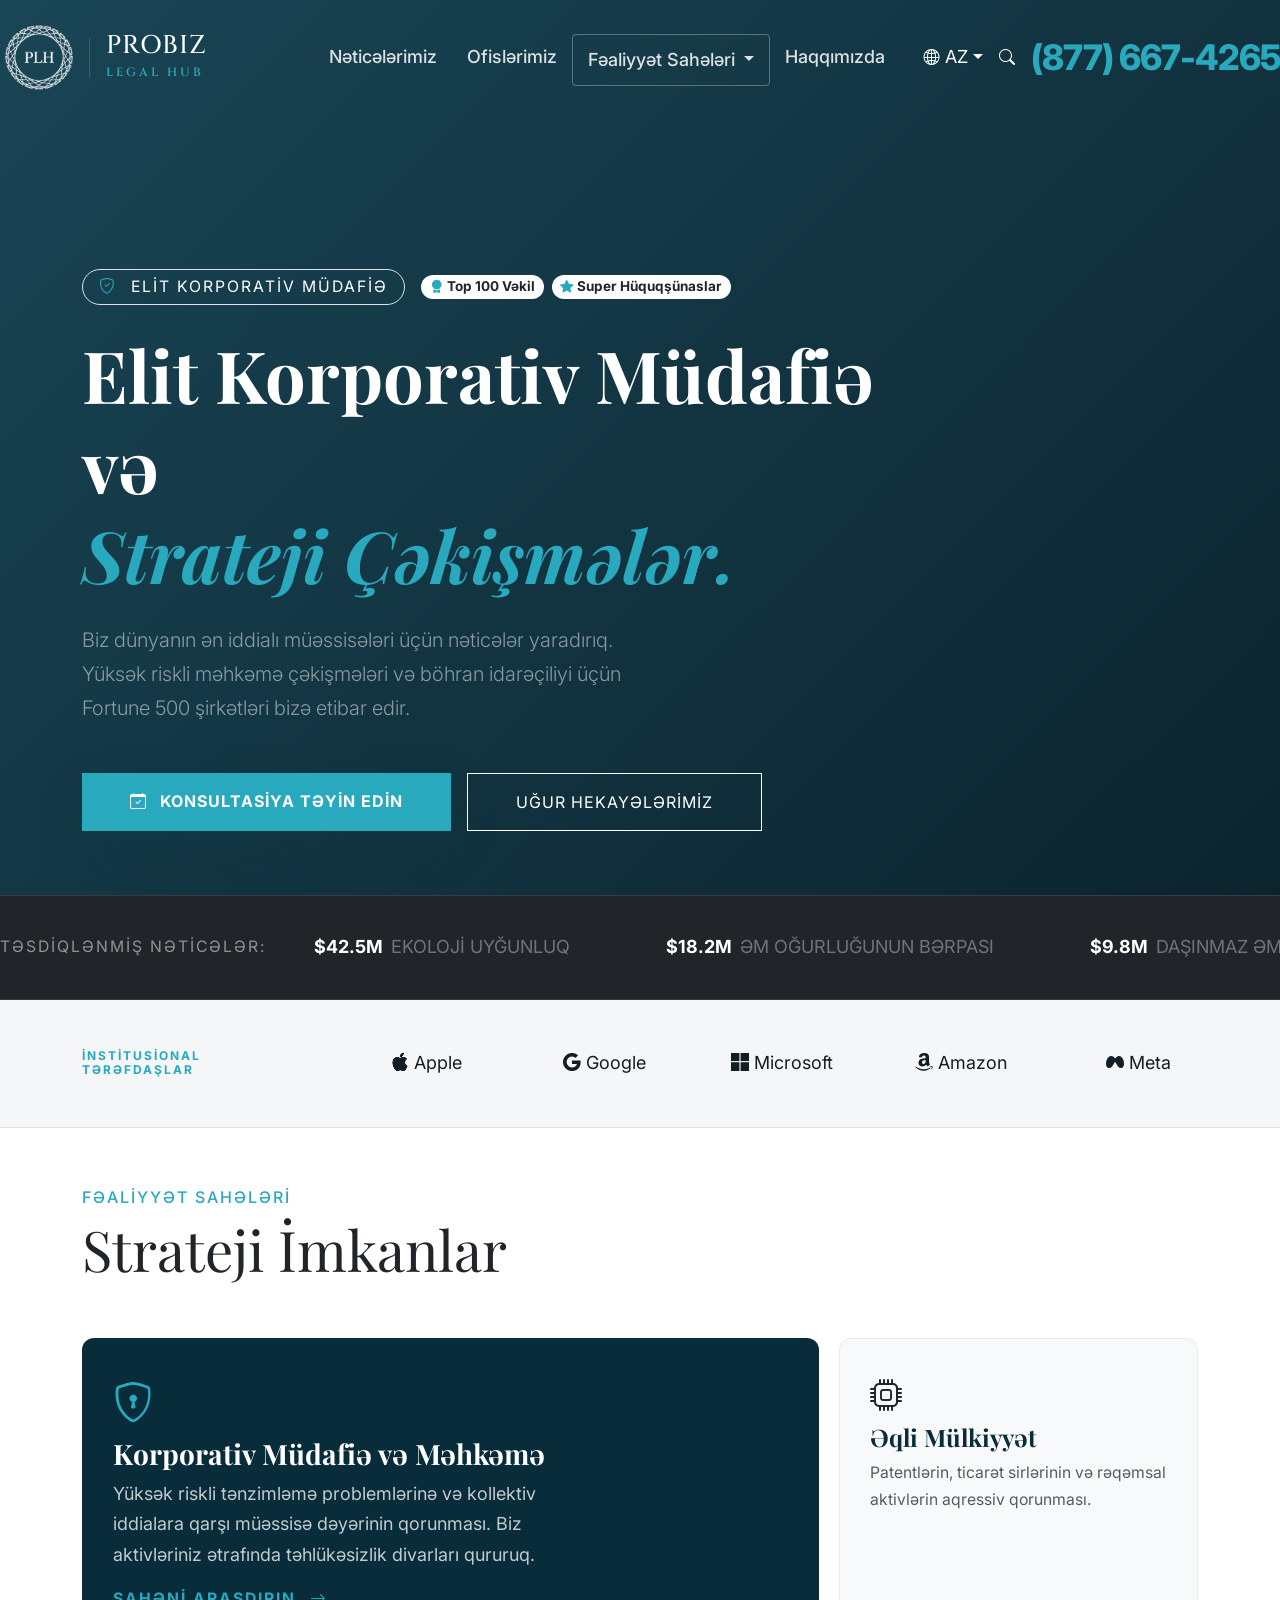
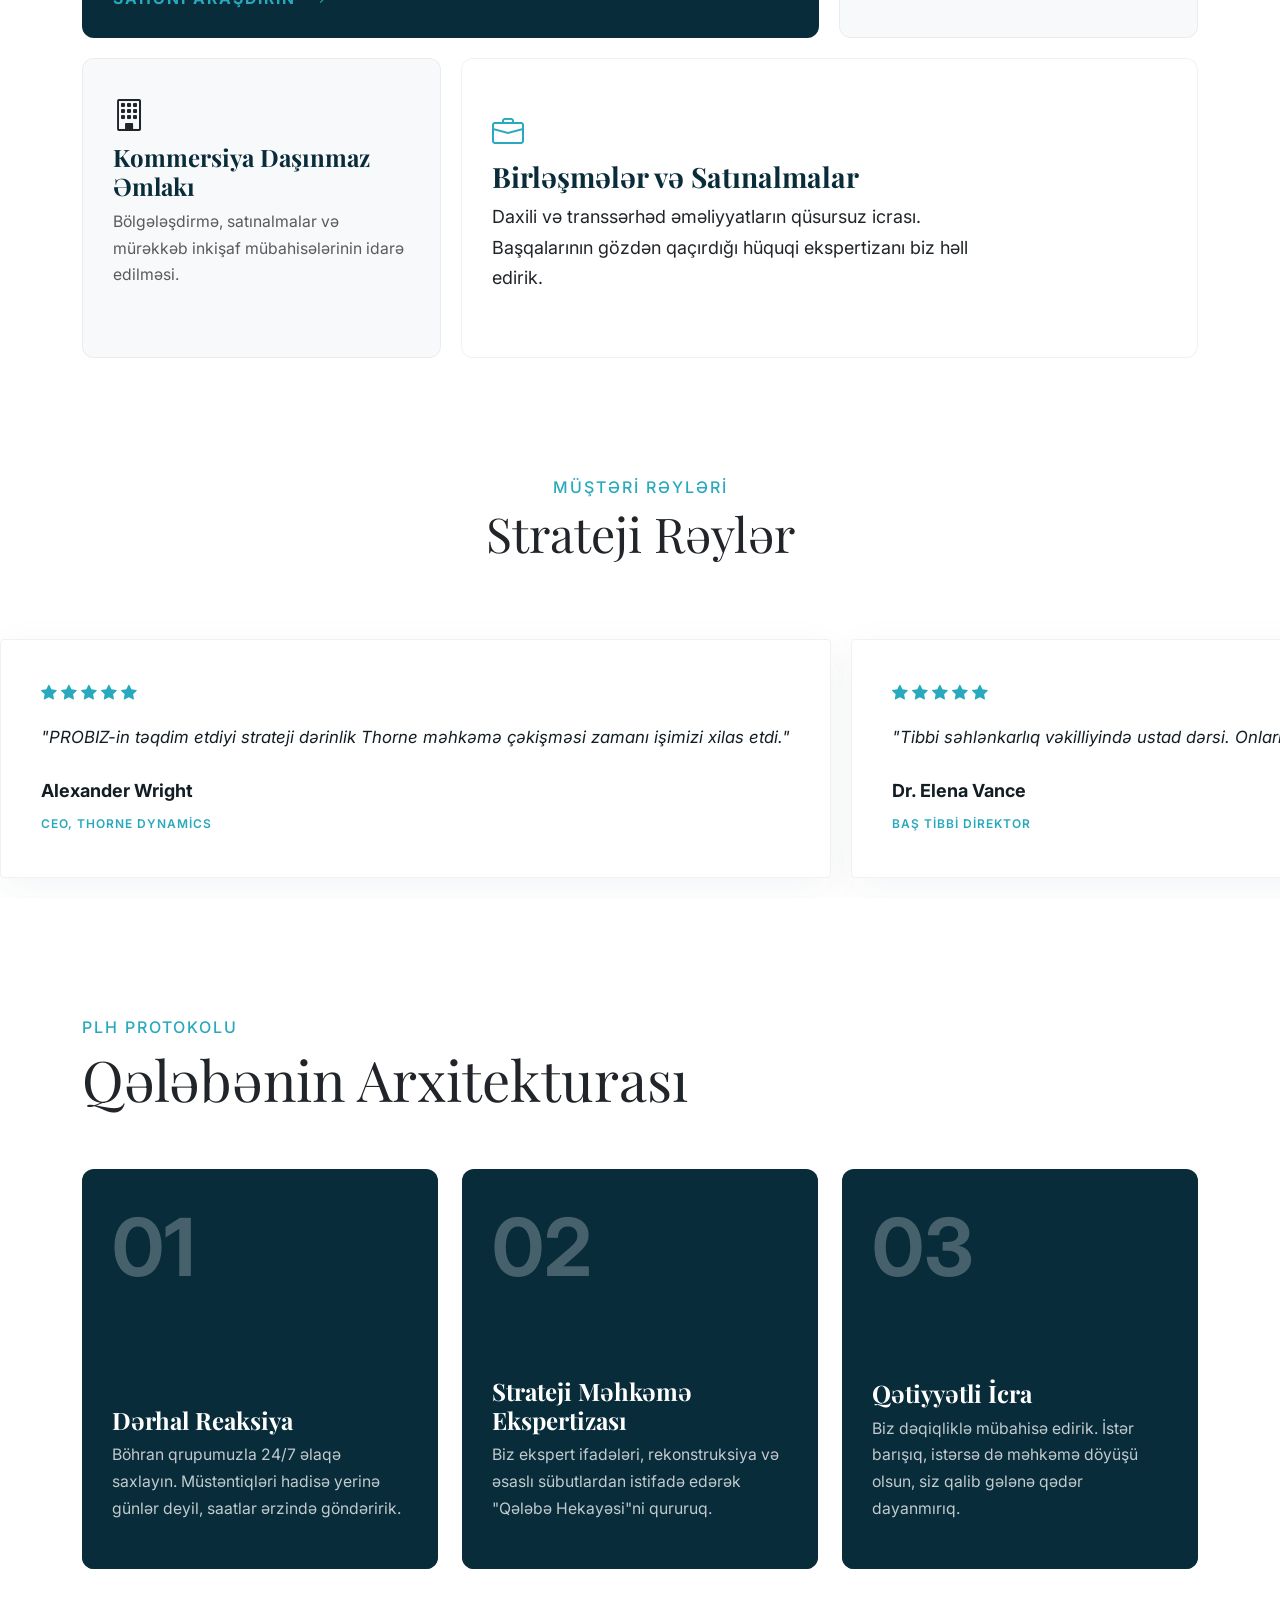
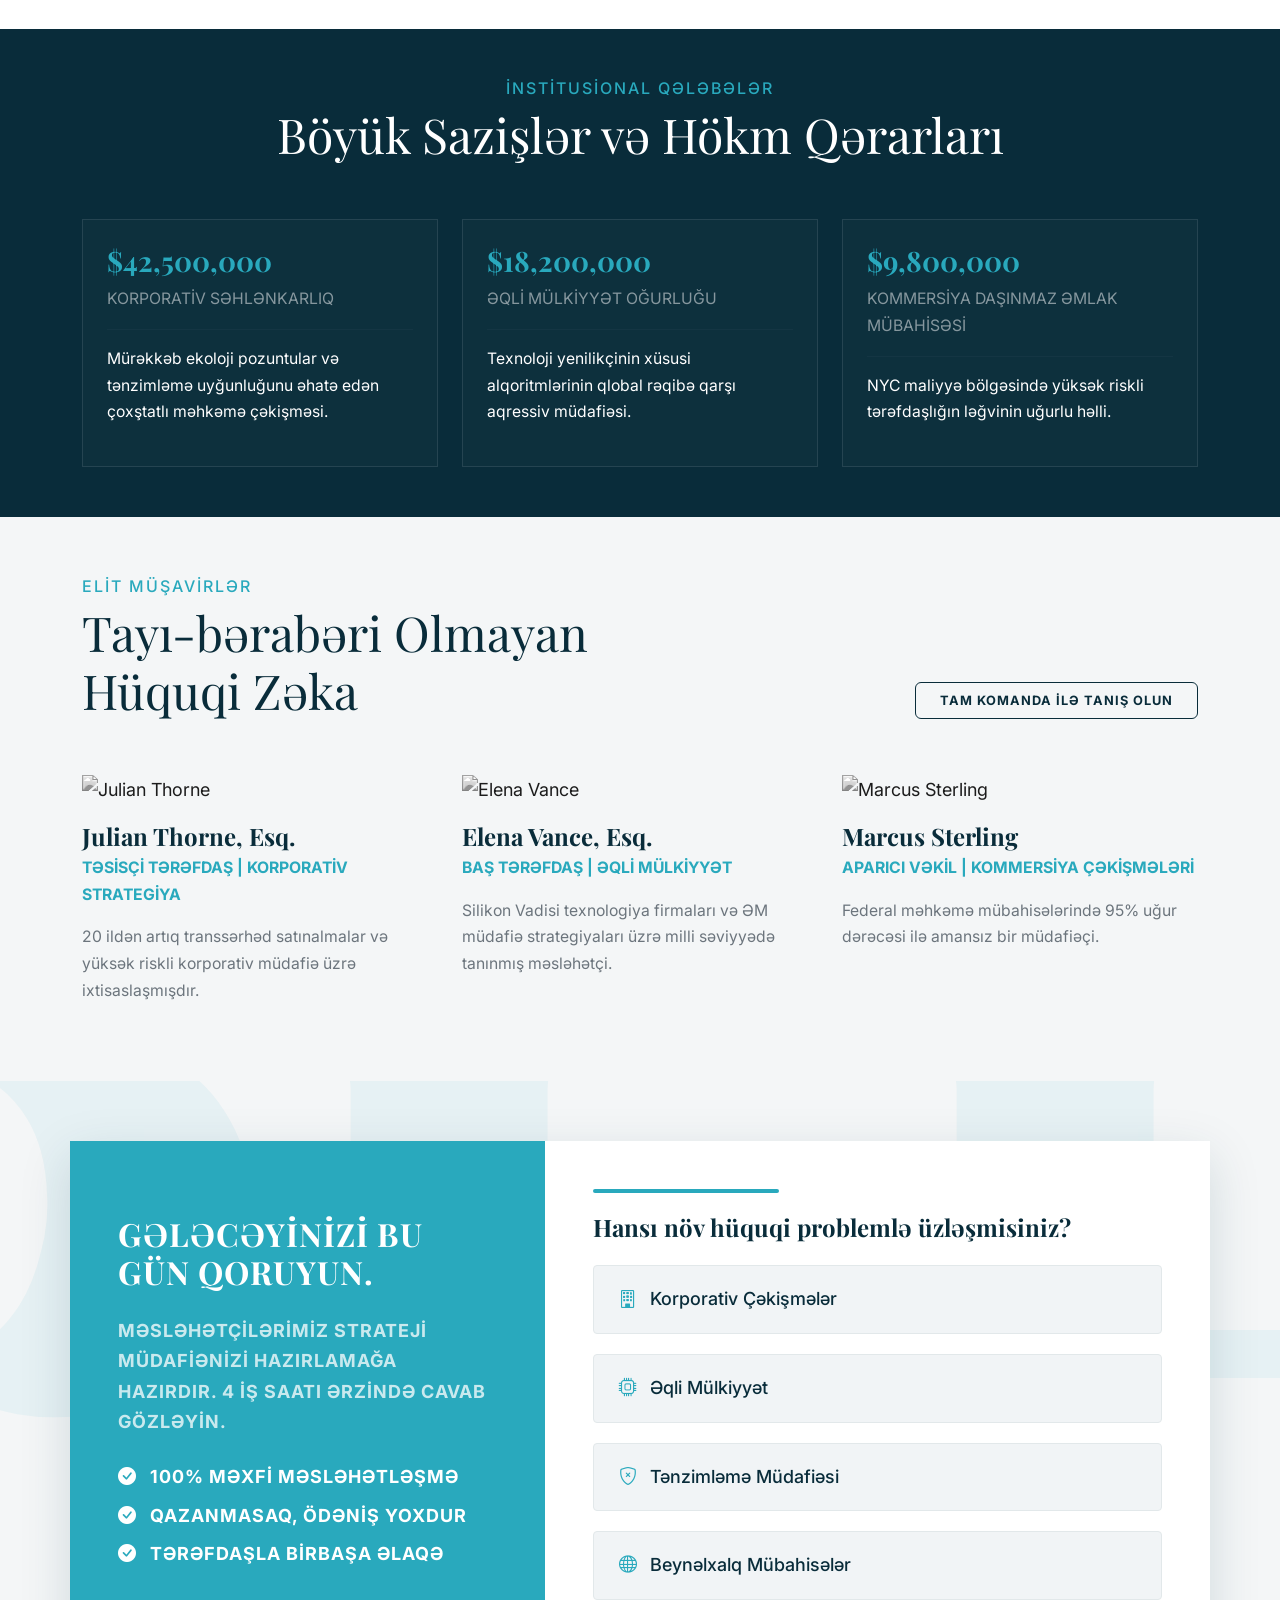
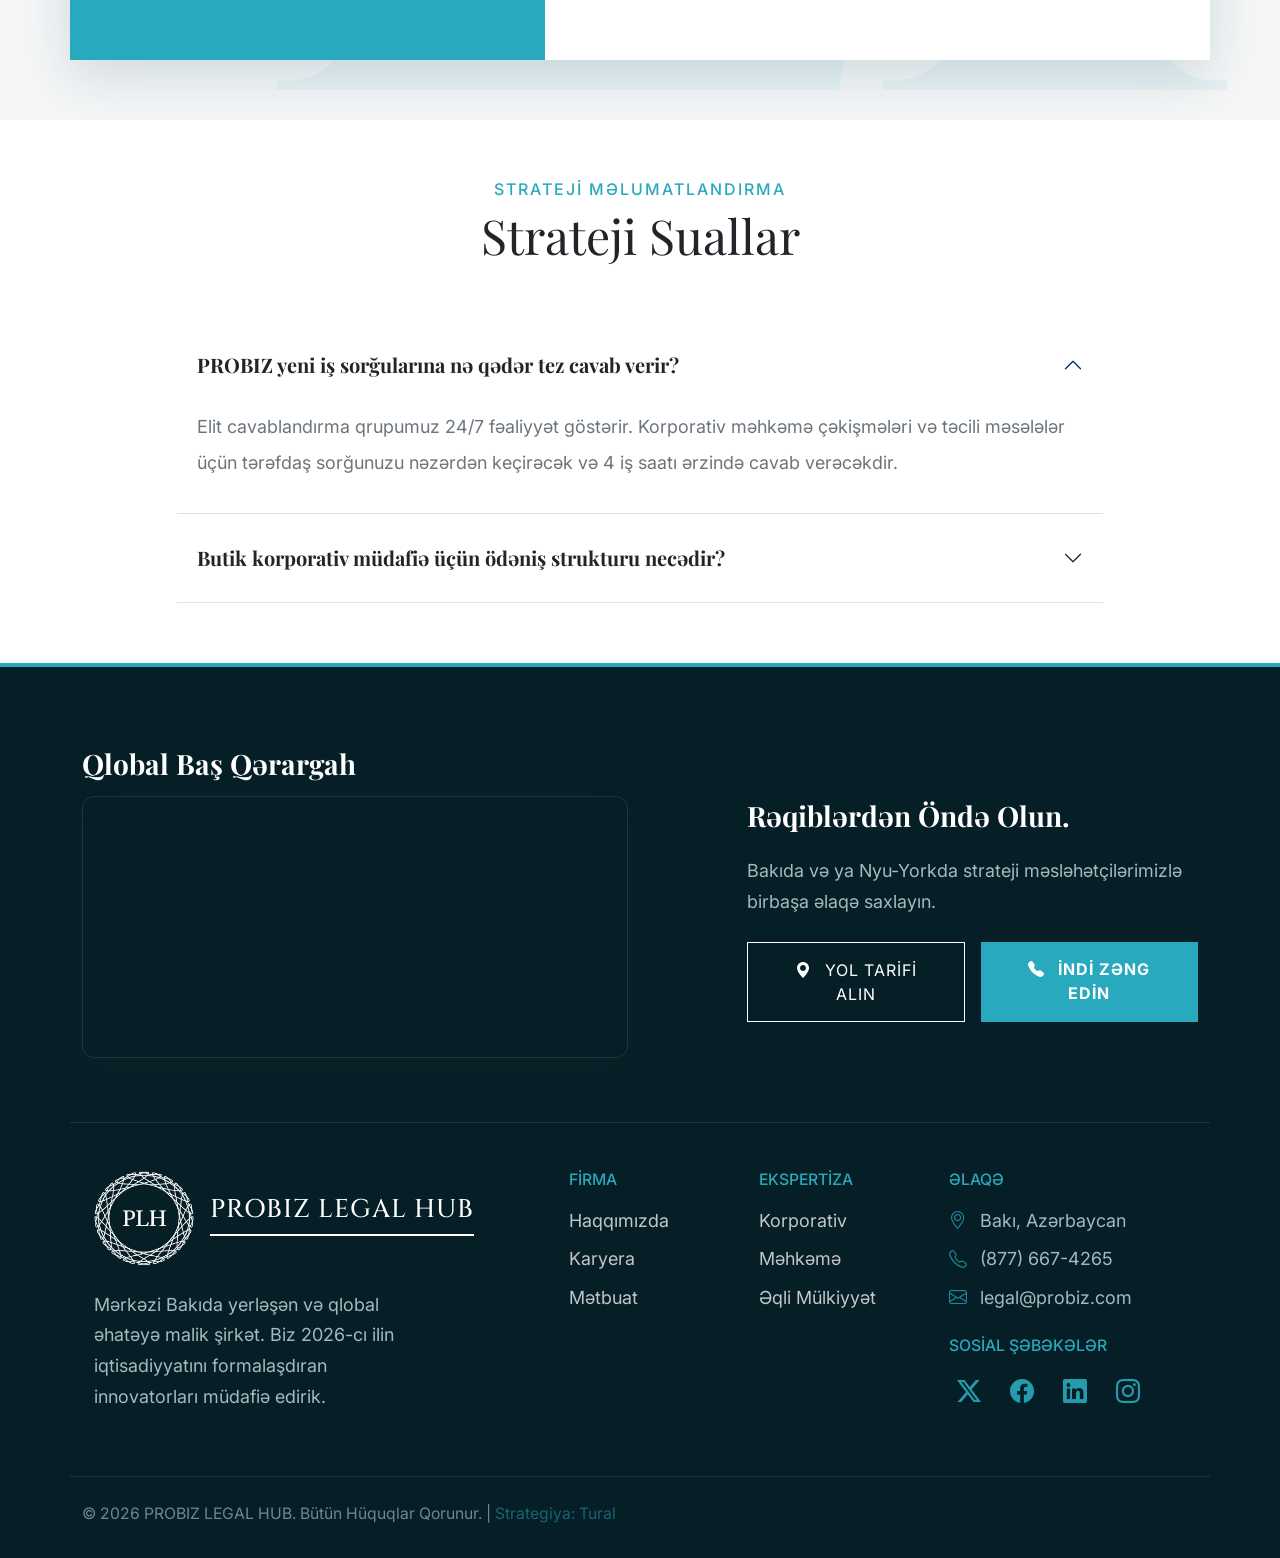
==== commit 010e6fda: "komanda sehifesi" ====
--- a/az/index.html
+++ b/az/index.html
@@ -13,7 +13,7 @@
     <link href="https://cdn.jsdelivr.net/npm/bootstrap-icons@1.11.1/font/bootstrap-icons.css" rel="stylesheet" />
     <link href="https://unpkg.com/aos@2.3.1/dist/aos.css" rel="stylesheet" />
     
-    <link rel="icon" href="../PLHLogo.png" type="image/png" />
+
     <link rel="stylesheet" href="../css/style.css" />
   </head>
   
@@ -357,7 +357,7 @@
             </div>
           </div>
           <div class="row g-4">
-             <!-- Step 1 -->
+             <!-- Cardlar -->
              <div class="col-lg-4" data-aos="fade-up">
                  <article class="protocol-card">
                      <div class="protocol-bg" style="background-image: url('https://images.unsplash.com/photo-1596524430615-b46475ddff6e?auto=format&fit=crop&q=80&w=600');"></div>
--- a/css/style.css
+++ b/css/style.css
@@ -5,16 +5,20 @@
 /* --- 1. VARIABLES & PALETTE --- */
 :root {
     /* Brand Colors (Refined for 2026 Authority) */
-    --plh-base: #092c3a;        /* Darker, richer Deep Teal for authority */
-    --plh-cyan: #29a9bd;      /* Electric Teal for Modern Tech Feel */
+    --plh-base: #092c3a;
+    /* Darker, richer Deep Teal for authority */
+    --plh-cyan: #29a9bd;
+    /* Electric Teal for Modern Tech Feel */
     --plh-cyan-glow: rgba(41, 169, 189, 0.25);
-    
+
     /* Light Mode Utils */
     --plh-white: #ffffff;
-    --plh-light-bg: #f4f6f7;    /* Cool gray-white / Light Section Bg */
-    --plh-text-dark: #121e24;   /* Almost black */
-    --plh-text-muted: #5e6d75;  
-    
+    --plh-light-bg: #f4f6f7;
+    /* Cool gray-white / Light Section Bg */
+    --plh-text-dark: #121e24;
+    /* Almost black */
+    --plh-text-muted: #5e6d75;
+
     /* Typography */
     --font-heading: 'Playfair Display', serif;
     --font-body: 'Inter', sans-serif;
@@ -31,29 +35,62 @@
     color: var(--plh-text-dark);
     font-family: var(--font-body);
     font-weight: 400;
-    font-size: 1.125rem; /* 18px base size */
+    font-size: 1.125rem;
+    /* 18px base size */
     line-height: 1.7;
 }
 
 /* Typography Overrides */
-h1, h2, h3, h4, h5 { font-family: var(--font-heading); font-weight: 700; color: var(--plh-base); }
-a { text-decoration: none; transition: 0.3s; }
+h1,
+h2,
+h3,
+h4,
+h5 {
+    font-family: var(--font-heading);
+    font-weight: 700;
+    color: var(--plh-base);
+}
+
+a {
+    text-decoration: none;
+    transition: 0.3s;
+}
 
 /* --- 3. UTILITIES --- */
-.text-accent { color: var(--plh-cyan) !important; }
-.text-white { color: var(--plh-white) !important; }
-.bg-light-section { background-color: var(--plh-light-bg); }
-.border-white-10 { border-color: rgba(255,255,255,0.1) !important; }
-.opacity-75 { opacity: 0.75; }
+.text-accent {
+    color: var(--plh-cyan) !important;
+}
+
+.text-white {
+    color: var(--plh-white) !important;
+}
+
+.bg-light-section {
+    background-color: var(--plh-light-bg);
+}
+
+.border-white-10 {
+    border-color: rgba(255, 255, 255, 0.1) !important;
+}
+
+.opacity-75 {
+    opacity: 0.75;
+}
 
 /* Spacing */
-.section-padding { padding: 60px 0; }
-.letter-spacing-2 { letter-spacing: 2px; }
+.section-padding {
+    padding: 60px 0;
+}
+
+.letter-spacing-2 {
+    letter-spacing: 2px;
+}
 
 /* Animations */
 .hover-lift {
     transition: transform 0.3s cubic-bezier(0.175, 0.885, 0.32, 1.275);
 }
+
 .hover-lift:hover {
     transform: translateY(-3px);
 }
@@ -68,6 +105,7 @@
     border-radius: var(--plh-radius-lg);
     transition: all 0.4s ease;
 }
+
 .glass-card:hover {
     transform: translateY(-5px);
     box-shadow: 0 15px 45px rgba(0, 0, 0, 0.08);
@@ -92,6 +130,7 @@
     border: none;
     transition: 0.3s;
 }
+
 .btn-accent:hover {
     background-color: var(--plh-base);
     color: white;
@@ -106,6 +145,7 @@
     letter-spacing: 1px;
     transition: 0.3s;
 }
+
 .btn-outline-white:hover {
     background-color: white;
     color: var(--plh-base);
@@ -119,15 +159,16 @@
     letter-spacing: 1px;
     font-weight: 700;
 }
+
 .btn-outline-dark:hover {
     background-color: var(--plh-base);
     color: white;
 }
 
 .btn-outlined-accent {
-    border: 1px solid rgba(255,255,255,0.3);
+    border: 1px solid rgba(255, 255, 255, 0.3);
     border-radius: 4px;
-    margin-top: 5px; 
+    margin-top: 5px;
     color: var(--plh-white) !important;
 }
 
@@ -140,16 +181,30 @@
     padding: 20px 0;
     transition: all 0.4s ease-in-out;
 }
+
 .plh-nav.nav-scrolled {
     background-color: rgba(13, 59, 76, 0.98) !important;
     backdrop-filter: blur(10px);
-    border-bottom: 1px solid rgba(255,255,255,0.08);
+    border-bottom: 1px solid rgba(255, 255, 255, 0.08);
     padding: 12px 0;
-    box-shadow: 0 10px 30px rgba(0,0,0,0.15);
-}
-
-.nav-logo { height: 55px; width: auto; }
-.brand-divider { height: 40px; width: 1px; background-color: rgba(255,255,255,0.15); }
+    box-shadow: 0 10px 30px rgba(0, 0, 0, 0.15);
+}
+
+
+   .nav-logo {
+    height: 65px !important; /* Dəqiq 60px hündürlük */
+    width: auto;             /* Enini avtomatik nizamlayır ki, loqo dartılmasın */
+    margin-left: 5px;
+    display: inline-block;    /* Blok daxilində düzgün yerləşməsi üçün */
+    vertical-align: middle;  /* Menyu yazıları ilə eyni səviyyədə durması üçün */
+}
+
+
+.brand-divider {
+    height: 40px;
+    width: 1px;
+    background-color: rgba(255, 255, 255, 0.15);
+}
 
 /* Brand Text */
 .brand-text .brand-title {
@@ -161,6 +216,7 @@
     color: var(--plh-white);
     text-transform: uppercase;
 }
+
 .brand-text .brand-subtitle {
     font-family: var(--font-brand);
     font-size: 0.75rem;
@@ -172,11 +228,14 @@
 
 /* Nav Link Items */
 .navbar-nav .nav-link {
-    color: rgba(255,255,255,0.85) !important;
+    color: rgba(255, 255, 255, 0.85) !important;
     font-weight: 500;
     padding: 10px 15px !important;
 }
-.navbar-nav .nav-link:hover { color: var(--plh-cyan) !important; }
+
+.navbar-nav .nav-link:hover {
+    color: var(--plh-cyan) !important;
+}
 
 /* Phone CTA */
 .phone-cta {
@@ -190,6 +249,7 @@
     transition: all 0.3s ease;
     display: inline-block;
 }
+
 .phone-cta:hover {
     color: var(--plh-white) !important;
     text-shadow: 0 0 20px var(--plh-cyan-glow);
@@ -203,8 +263,9 @@
     border-bottom: 4px solid var(--plh-cyan) !important;
     border-radius: 0;
 }
+
 @media all and (min-width: 1200px) {
-    .megamenu { 
+    .megamenu {
         width: 800px !important;
         left: 50% !important;
         transform: translateX(-50%) !important;
@@ -216,25 +277,30 @@
     align-items: center !important;
     gap: 15px !important;
     padding: 20px;
-    background: rgba(255,255,255,0.05);
+    background: rgba(255, 255, 255, 0.05);
     text-decoration: none;
     color: #ffffff !important;
     font-weight: 600;
     transition: 0.3s;
-    border: 1px solid rgba(255,255,255,0.1);
+    border: 1px solid rgba(255, 255, 255, 0.1);
     height: 100%;
 }
+
 .mega-card-mini:hover {
     background: var(--plh-cyan);
     color: #0d3b4c !important;
 }
-.mega-card-mini i { font-size: 1.4rem; }
+
+.mega-card-mini i {
+    font-size: 1.4rem;
+}
 
 .more-link {
     transition: 0.3s;
     display: inline-flex;
     align-items: center;
 }
+
 .more-link:hover {
     color: var(--plh-white) !important;
     transform: translateX(10px);
@@ -251,7 +317,10 @@
     background-position: center;
     color: white;
 }
-.hero h1 { color: white; }
+
+.hero h1 {
+    color: white;
+}
 
 /* 5.3 Stats Bar */
 .stats-bar {
@@ -262,16 +331,20 @@
 
 /* 5.4 Footer */
 .plh-footer {
-    background-color: #061e26; 
+    background-color: #061e26;
     padding: 80px 0 30px 0;
     margin-top: auto;
     border-top: 4px solid var(--plh-cyan);
     color: #dcecf0;
 }
-.plh-footer h3, .plh-footer h6 { color: white; }
+
+.plh-footer h3,
+.plh-footer h6 {
+    color: white;
+}
 
 .brand-footer-text {
-    font-family: var(--font-brand); 
+    font-family: var(--font-brand);
     font-weight: 500;
     font-size: 1.6rem;
     color: var(--plh-white);
@@ -282,7 +355,7 @@
     width: auto;
     line-height: 1.2;
     padding-bottom: 8px;
-    border-bottom: 2px solid var(--plh-white); 
+    border-bottom: 2px solid var(--plh-white);
     margin-bottom: 5px;
 }
 
@@ -290,6 +363,7 @@
     transition: 0.3s;
     display: inline-block;
 }
+
 .footer-link-anim:hover {
     color: var(--plh-cyan) !important;
     transform: translateX(8px);
@@ -298,10 +372,11 @@
 .map-container {
     border-radius: var(--plh-radius-lg);
     overflow: hidden;
-    border: 1px solid rgba(255,255,255,0.1);
+    border: 1px solid rgba(255, 255, 255, 0.1);
     filter: grayscale(100%);
     transition: 0.5s;
 }
+
 .map-container:hover {
     filter: grayscale(0%);
     border-color: var(--plh-cyan);
@@ -310,15 +385,31 @@
 /* --- 6. PAGE MODULES --- */
 
 /* 6.1 Trust Ticker */
-.trust-ticker { overflow: hidden; white-space: nowrap; }
-.marquee-wrapper { width: 100%; overflow: hidden; }
+.trust-ticker {
+    overflow: hidden;
+    white-space: nowrap;
+}
+
+.marquee-wrapper {
+    width: 100%;
+    overflow: hidden;
+    position: relative;
+    padding: 20px 0;
+}
+
 .marquee-content {
     display: inline-flex;
     animation: scroll-left 40s linear infinite;
 }
+
 @keyframes scroll-left {
-    0% { transform: translateX(0); }
-    100% { transform: translateX(-100%); }
+    0% {
+        transform: translateX(0);
+    }
+
+    100% {
+        transform: translateX(-100%);
+    }
 }
 
 /* 6.2 Bento Grid */
@@ -328,28 +419,50 @@
     grid-template-rows: repeat(2, 300px);
     gap: 20px;
 }
+
 .bento-item {
     position: relative;
     padding: 30px;
     border-radius: var(--plh-radius-lg);
     background: white;
     overflow: hidden;
-    border: 1px solid rgba(0,0,0,0.05);
+    border: 1px solid rgba(0, 0, 0, 0.05);
     transition: 0.4s cubic-bezier(0.165, 0.84, 0.44, 1);
 }
+
 .bento-item:hover {
     transform: translateY(-5px);
-    box-shadow: 0 20px 40px rgba(0,0,0,0.08);
+    box-shadow: 0 20px 40px rgba(0, 0, 0, 0.08);
     border-color: var(--plh-cyan);
 }
-.bento-span-4 { grid-column: span 4; }
-.bento-span-8 { grid-column: span 8; }
-.bento-span-6 { grid-column: span 6; }
+
+.bento-span-4 {
+    grid-column: span 4;
+}
+
+.bento-span-8 {
+    grid-column: span 8;
+}
+
+.bento-span-6 {
+    grid-column: span 6;
+}
 
 @media (max-width: 991px) {
-    .bento-grid { grid-template-columns: 1fr; grid-template-rows: auto; }
-    .bento-span-4, .bento-span-8, .bento-span-6 { grid-column: span 1; }
-    .bento-item { min-height: 250px; }
+    .bento-grid {
+        grid-template-columns: 1fr;
+        grid-template-rows: auto;
+    }
+
+    .bento-span-4,
+    .bento-span-8,
+    .bento-span-6 {
+        grid-column: span 1;
+    }
+
+    .bento-item {
+        min-height: 250px;
+    }
 }
 
 /* 6.3 Attorneys */
@@ -359,6 +472,7 @@
     aspect-ratio: 4/5;
     object-fit: cover;
 }
+
 .card-attorney:hover img {
     filter: grayscale(0%);
     transform: scale(1.02);
@@ -373,20 +487,29 @@
     cursor: pointer;
     background-color: var(--plh-base);
 }
+
 .protocol-bg {
     position: absolute;
-    top: 0; left: 0; width: 100%; height: 100%;
+    top: 0;
+    left: 0;
+    width: 100%;
+    height: 100%;
     background-size: cover;
     background-position: center;
     transition: transform 0.8s cubic-bezier(0.19, 1, 0.22, 1);
     opacity: 0.6;
 }
+
 .protocol-overlay {
     position: absolute;
-    top: 0; left: 0; width: 100%; height: 100%;
+    top: 0;
+    left: 0;
+    width: 100%;
+    height: 100%;
     background: linear-gradient(to top, rgba(9, 44, 58, 0.95), rgba(9, 44, 58, 0.2));
     transition: 0.4s;
 }
+
 .protocol-content {
     position: relative;
     z-index: 2;
@@ -397,6 +520,7 @@
     padding: 30px;
     color: white;
 }
+
 .protocol-card:hover .protocol-bg {
     transform: scale(1.1);
     opacity: 0.4;
@@ -408,10 +532,21 @@
     display: none;
     animation: fadeIn 0.5s ease;
 }
-.assessment-step.active { display: block; }
+
+.assessment-step.active {
+    display: block;
+}
+
 @keyframes fadeIn {
-    from { opacity: 0; transform: translateY(10px); }
-    to { opacity: 1; transform: translateY(0); }
+    from {
+        opacity: 0;
+        transform: translateY(10px);
+    }
+
+    to {
+        opacity: 1;
+        transform: translateY(0);
+    }
 }
 
 .step-indicator {
@@ -419,14 +554,21 @@
     gap: 5px;
     margin-bottom: 20px;
 }
+
 .step-dot {
     height: 4px;
     flex-grow: 1;
-    background: rgba(255,255,255,0.2);
+    background: rgba(255, 255, 255, 0.2);
     border-radius: 2px;
 }
-.step-dot.active { background: var(--plh-cyan); }
-.step-dot.completed { background: var(--plh-cyan); }
+
+.step-dot.active {
+    background: var(--plh-cyan);
+}
+
+.step-dot.completed {
+    background: var(--plh-cyan);
+}
 
 .choice-btn {
     display: block;
@@ -441,7 +583,9 @@
     transition: all 0.3s ease;
     font-weight: 500;
 }
-.choice-btn:hover, .choice-btn.selected {
+
+.choice-btn:hover,
+.choice-btn.selected {
     background: var(--plh-base);
     color: white;
     border-color: var(--plh-base);
@@ -453,6 +597,7 @@
     background: rgba(255, 255, 255, 0.02);
     transition: 0.4s;
 }
+
 .result-box:hover {
     background: rgba(41, 169, 189, 0.05);
     border-color: var(--plh-cyan) !important;
@@ -461,17 +606,27 @@
 /* 6.7 Review Cards */
 .marquee-track-right {
     display: flex;
-    gap: 30px;
-    padding: 20px 0;
-    animation: scroll-right 60s linear infinite;
-}
+    width: max-content; /* Kartların cəmi qədər genişlik götürür */
+    gap: 20px;
+    /* 10s sürəti təmsil edir. Daha sürətli üçün 7s və ya 5s edə bilərsən */
+    animation: scroll-right 10s linear infinite;
+}
+
 @keyframes scroll-right {
-    0% { transform: translateX(-100%); }
-    100% { transform: translateX(0); }
+   0% {
+        transform: translateX(-50%); /* Yarısından başlayır ki, boşluq qalmasın */
+    }
+    100% {
+        transform: translateX(0);
+    }
+}
+
+.marquee-track-right:hover {
+    animation-play-state: paused;
 }
 
 .review-glass-card {
-    min-width: 400px;
+    min-width: 350px;
     background: #ffffff;
     border: 1px solid #eef2f3;
     padding: 40px;
@@ -480,12 +635,15 @@
     box-shadow: 0 10px 40px rgba(13, 59, 76, 0.05);
     border-radius: 4px;
     transition: 0.3s;
-}
+    flex-shrink: 0;
+}
+
 .review-glass-card:hover {
     border-color: var(--plh-cyan);
     transform: translateY(-5px);
     box-shadow: 0 20px 50px rgba(13, 59, 76, 0.1);
 }
+
 .review-quote {
     font-family: var(--font-body);
     font-style: italic;
@@ -494,6 +652,7 @@
     color: var(--plh-text-dark);
     margin-bottom: 25px;
 }
+
 .author-role {
     font-size: 0.75rem;
     text-transform: uppercase;
@@ -519,6 +678,7 @@
     margin-right: 5px;
     opacity: 0.9;
 }
+
 .social-icon-btn:hover {
     background: rgba(154, 123, 79, 0.1);
     color: var(--plh-white);
@@ -527,7 +687,10 @@
 }
 
 /* 6.8 Search Dropdown */
-.nav-utilities { position: relative; }
+.nav-utilities {
+    position: relative;
+}
+
 .search-dropdown {
     position: absolute;
     top: 120%;
@@ -544,12 +707,15 @@
     transition: all 0.3s ease;
     z-index: 100;
 }
+
 .search-dropdown.active {
     display: block;
     opacity: 1;
     transform: translateY(0);
 }
+
 @media (max-width: 767px) {
+
     /* Fixed Bottom CTA for Mobile */
     .mobile-sticky-cta {
         position: fixed;
@@ -558,10 +724,11 @@
         width: 100%;
         display: flex;
         z-index: 9999;
-        box-shadow: 0 -5px 20px rgba(0,0,0,0.1);
+        box-shadow: 0 -5px 20px rgba(0, 0, 0, 0.1);
         animation: slideUp 0.8s cubic-bezier(0.165, 0.84, 0.44, 1) forwards;
         transform: translateY(100%);
     }
+
     .mobile-cta-btn {
         flex: 1;
         padding: 18px;
@@ -575,8 +742,11 @@
 }
 
 @keyframes slideUp {
-    to { transform: translateY(0); }
-}
+    to {
+        transform: translateY(0);
+    }
+}
+
 @media (max-width: 1199px) {
     .search-dropdown {
         right: auto;
@@ -584,7 +754,13 @@
         width: 100%;
     }
 }
-.search-inner { display: flex; align-items: center; gap: 10px; }
+
+.search-inner {
+    display: flex;
+    align-items: center;
+    gap: 10px;
+}
+
 .dropdown-search-field {
     background: transparent;
     border: none;
@@ -593,6 +769,7 @@
     font-size: 0.9rem;
     outline: none;
 }
+
 .search-submit-icon {
     background: transparent;
     border: none;
@@ -600,7 +777,10 @@
     cursor: pointer;
     transition: 0.2s;
 }
-.search-submit-icon:hover { transform: translateX(3px); }
+
+.search-submit-icon:hover {
+    transform: translateX(3px);
+}
 
 /* 6.9 Watermark */
 .bg-watermark {
@@ -643,21 +823,33 @@
 
 /* 2. Brand Fixes on Mobile */
 @media (max-width: 576px) {
-    .brand-title { font-size: 1.2rem !important; }
-    .brand-subtitle { font-size: 0.6rem !important; letter-spacing: 2px !important; }
-    .brand-divider { height: 30px !important; }
+    .brand-title {
+        font-size: 1.2rem !important;
+    }
+
+    .brand-subtitle {
+        font-size: 0.6rem !important;
+        letter-spacing: 2px !important;
+    }
+
+    .brand-divider {
+        height: 30px !important;
+    }
 }
 
 /* 3. Overflow Fixes */
-html, body {
+html,
+body {
     overflow-x: hidden;
     width: 100%;
     position: relative;
 }
+
 .row {
     margin-right: 0 !important;
     margin-left: 0 !important;
 }
+
 .container-fluid {
     padding-right: 0 !important;
     padding-left: 0 !important;
@@ -665,15 +857,18 @@
 }
 
 /* Fix for Mobile Menu Scrolling */
-@media (max-width: 1199px) { /* Matches navbar-expand-xl */
+@media (max-width: 1199px) {
+
+    /* Matches navbar-expand-xl */
     .navbar-collapse {
         max-height: 80vh;
         overflow-y: auto;
         /* Custom scrollbar for better aesthetics */
-        scrollbar-width: thin; 
+        scrollbar-width: thin;
         scrollbar-color: var(--plh-cyan) transparent;
     }
 }
+
 /* Restore gutter compensation where safe */
 .container .row {
     margin-right: -0.75rem !important;
@@ -682,5 +877,32 @@
 
 /* 4. Trust Ticker Mobile Tweak */
 @media (max-width: 768px) {
-    .marquee-content { gap: 2rem; }
+    .marquee-content {
+        gap: 2rem;
+    }
+}
+/* Əgər sürət məsələn 40s-dirsə, onu 20s və ya 15s edin */
+
+.marquee-track-right {
+    display: flex;
+    width: max-content;
+    gap: 20px;
+    /* Sürəti tənzimləmək üçün aşağıdakılardan birini seç: */
+    
+    /* animation: scroll-right 15s linear infinite !important;  --> Orta sürət */
+    animation: scroll-right 20s linear infinite !important;    /* --> Daha yavaş və oxunaqlı */
+}
+
+@keyframes scroll-right {
+    0% {
+        transform: translateX(-50%);
+    }
+    100% {
+        transform: translateX(0%);
+    }
+}
+.main-logo {
+    width: 50px; /* Bura istədiyin rəqəmi yazaraq loqonu böyüdə bilərsən */
+    height: auto;
+    object-fit: contain;
 }
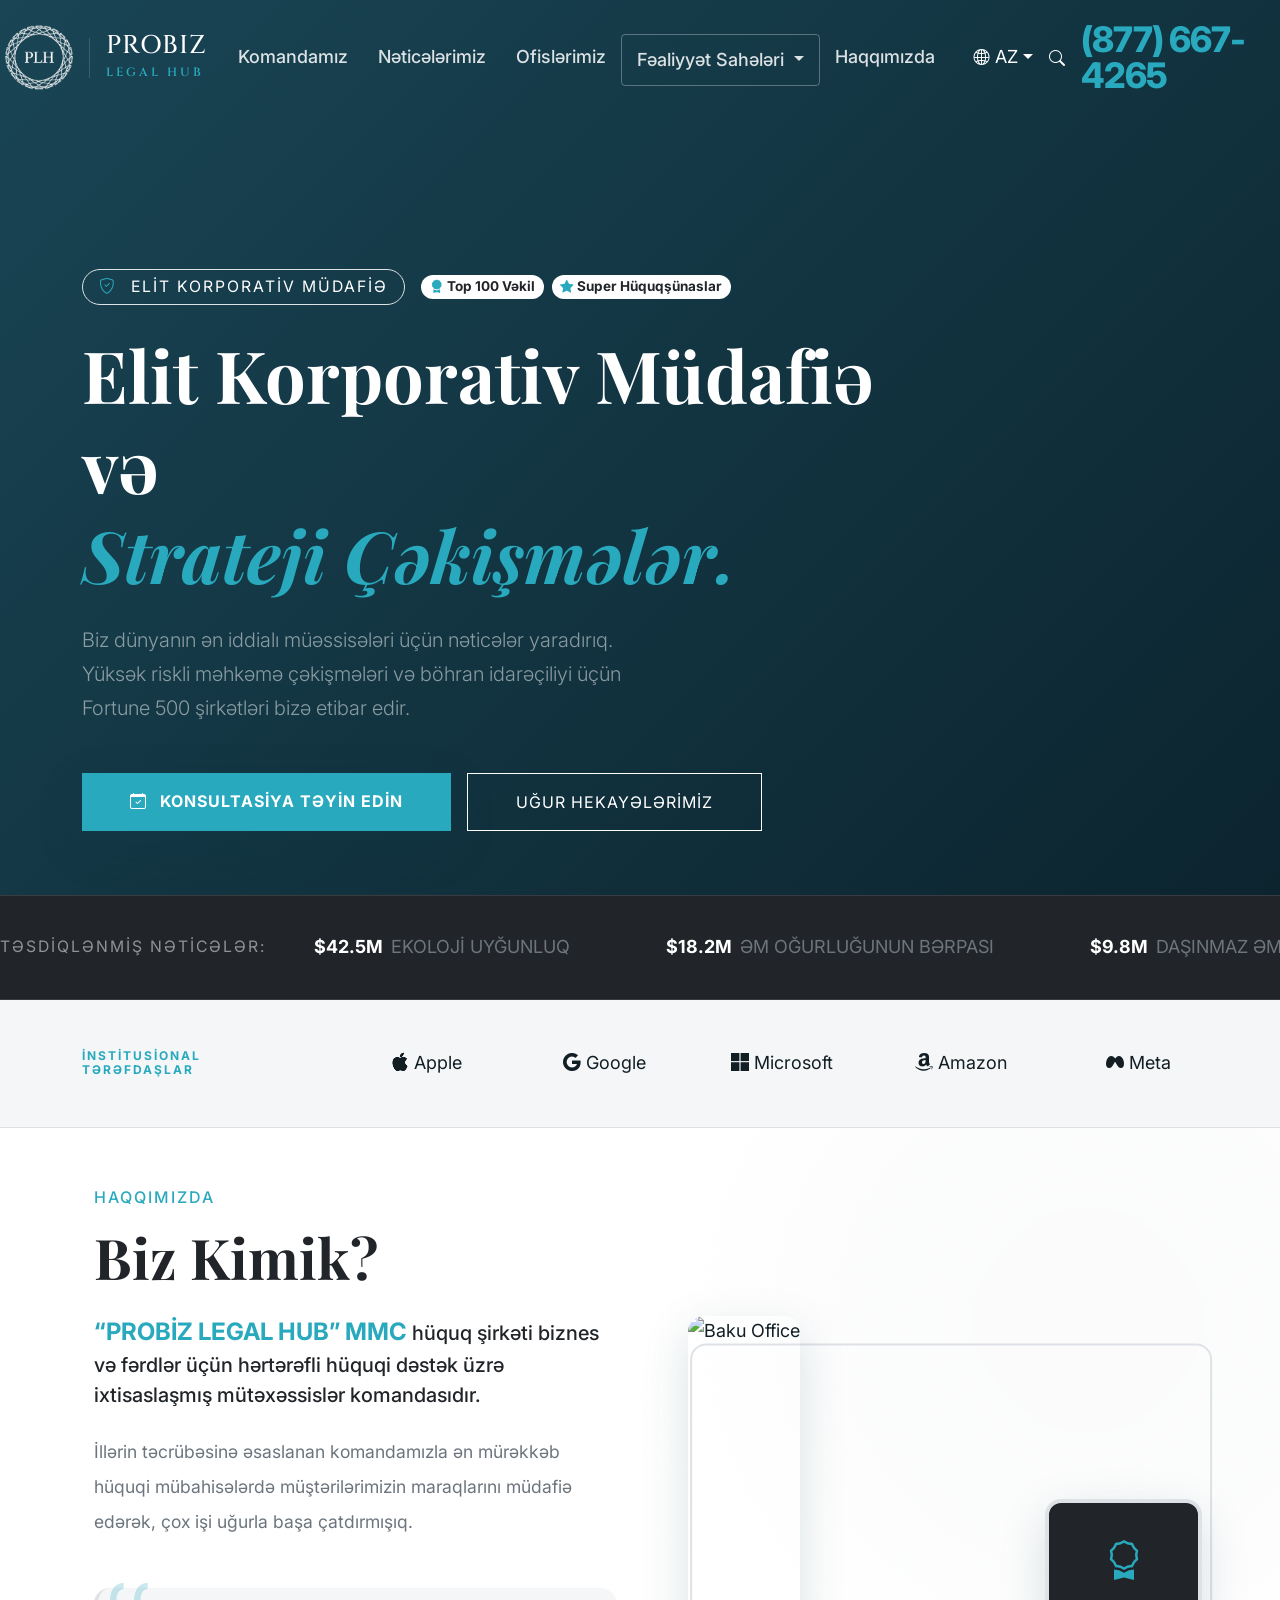
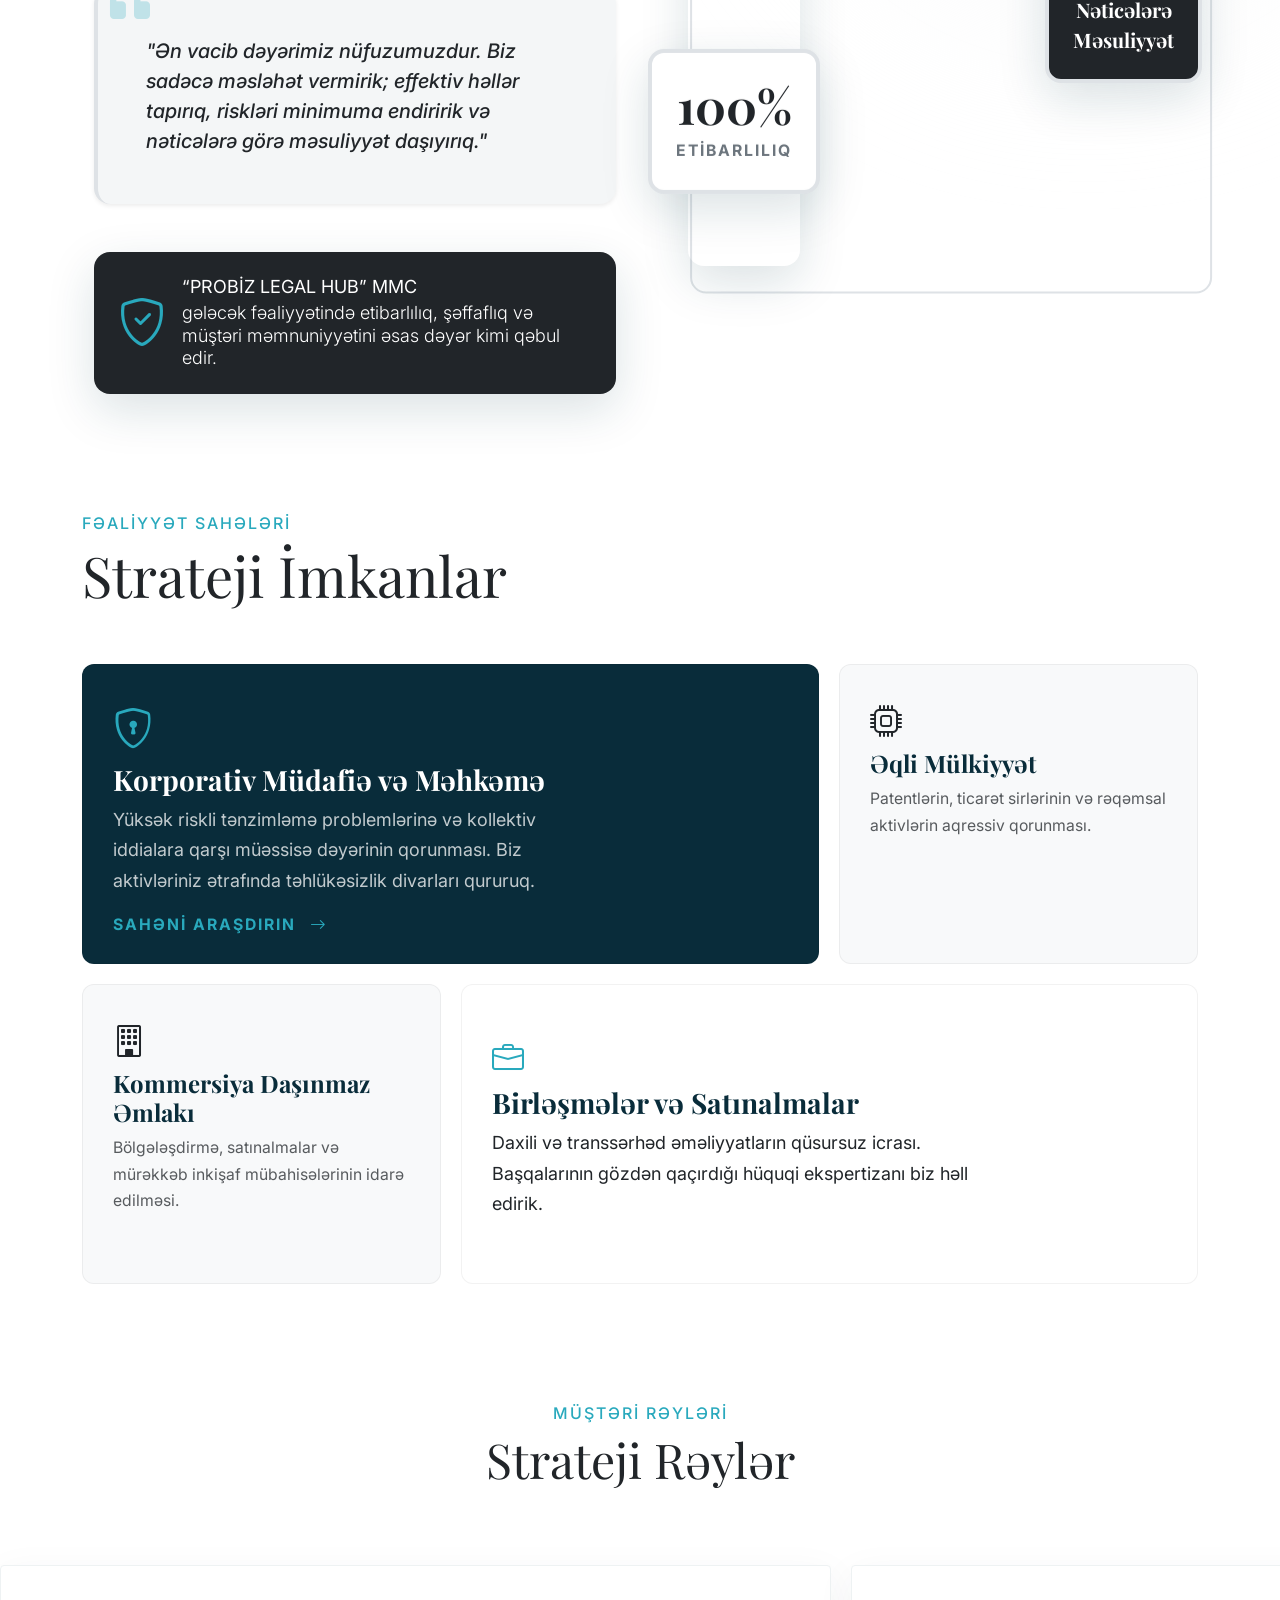
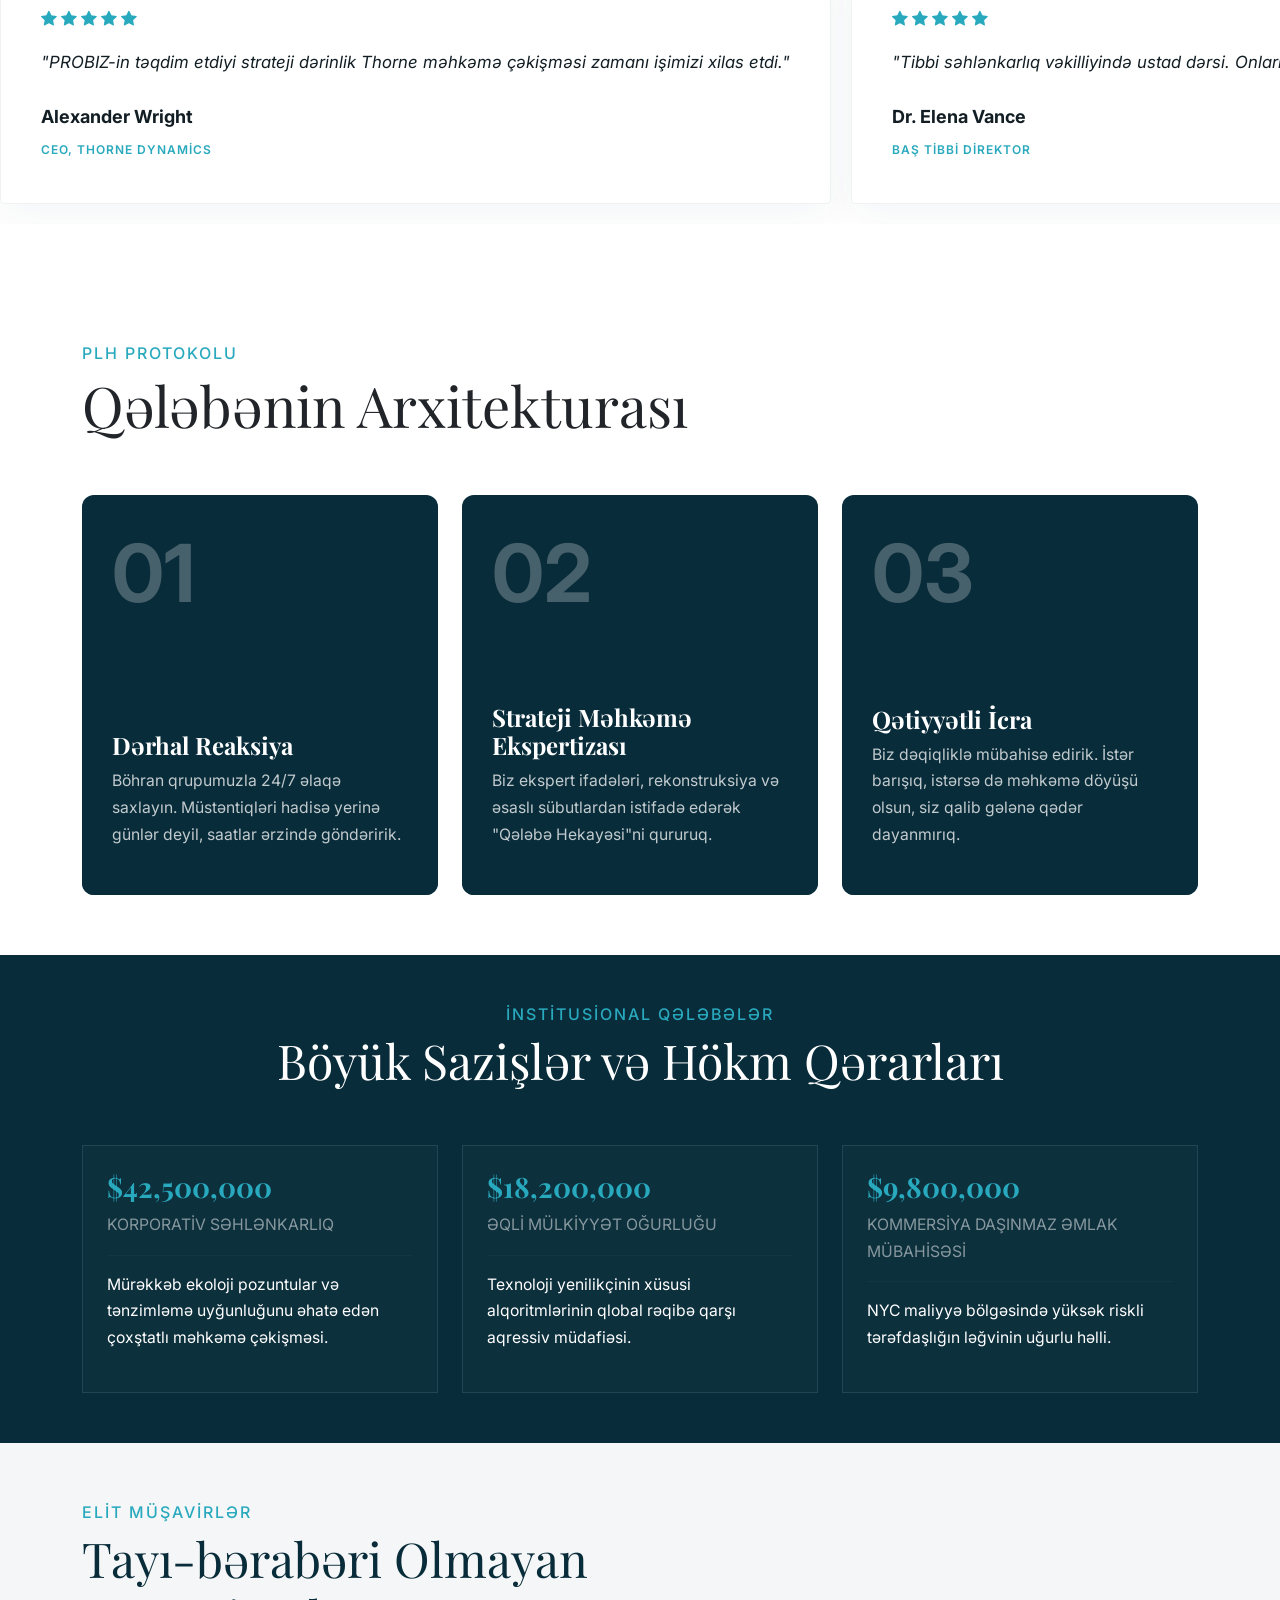
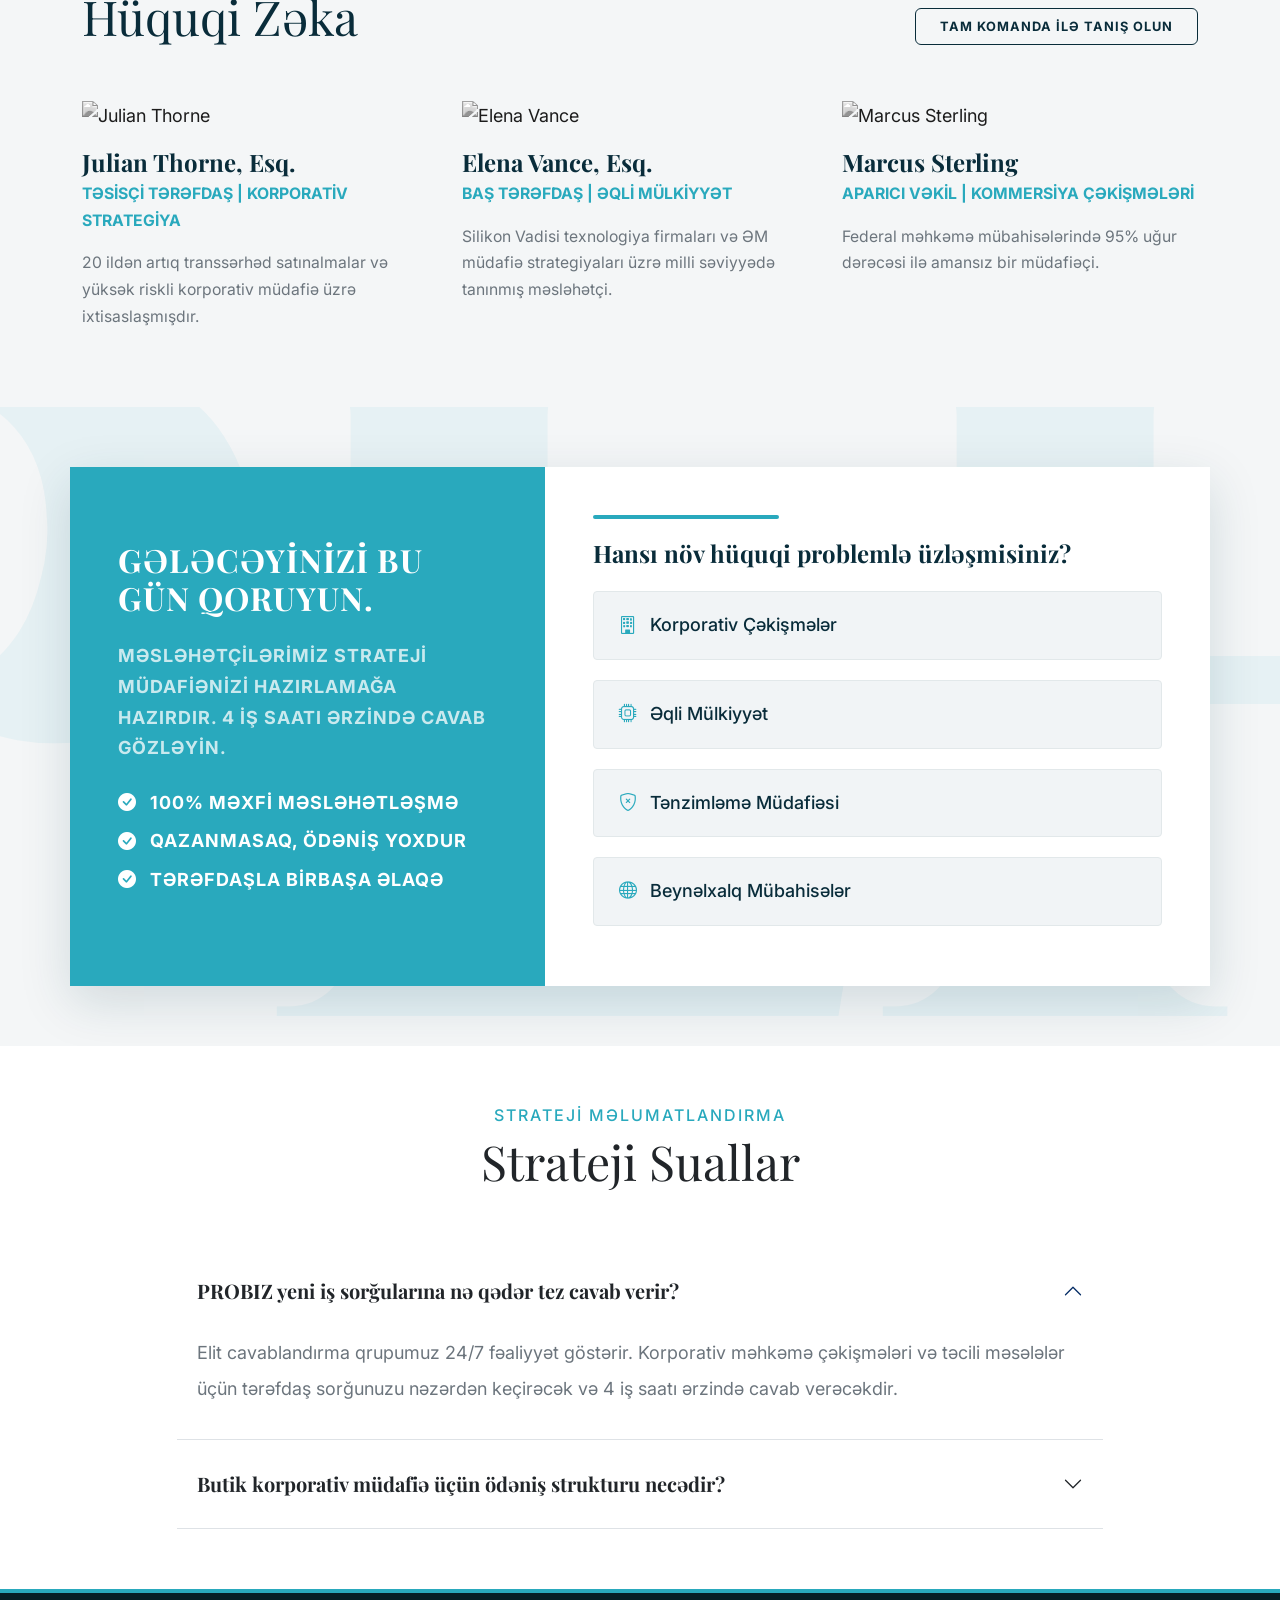
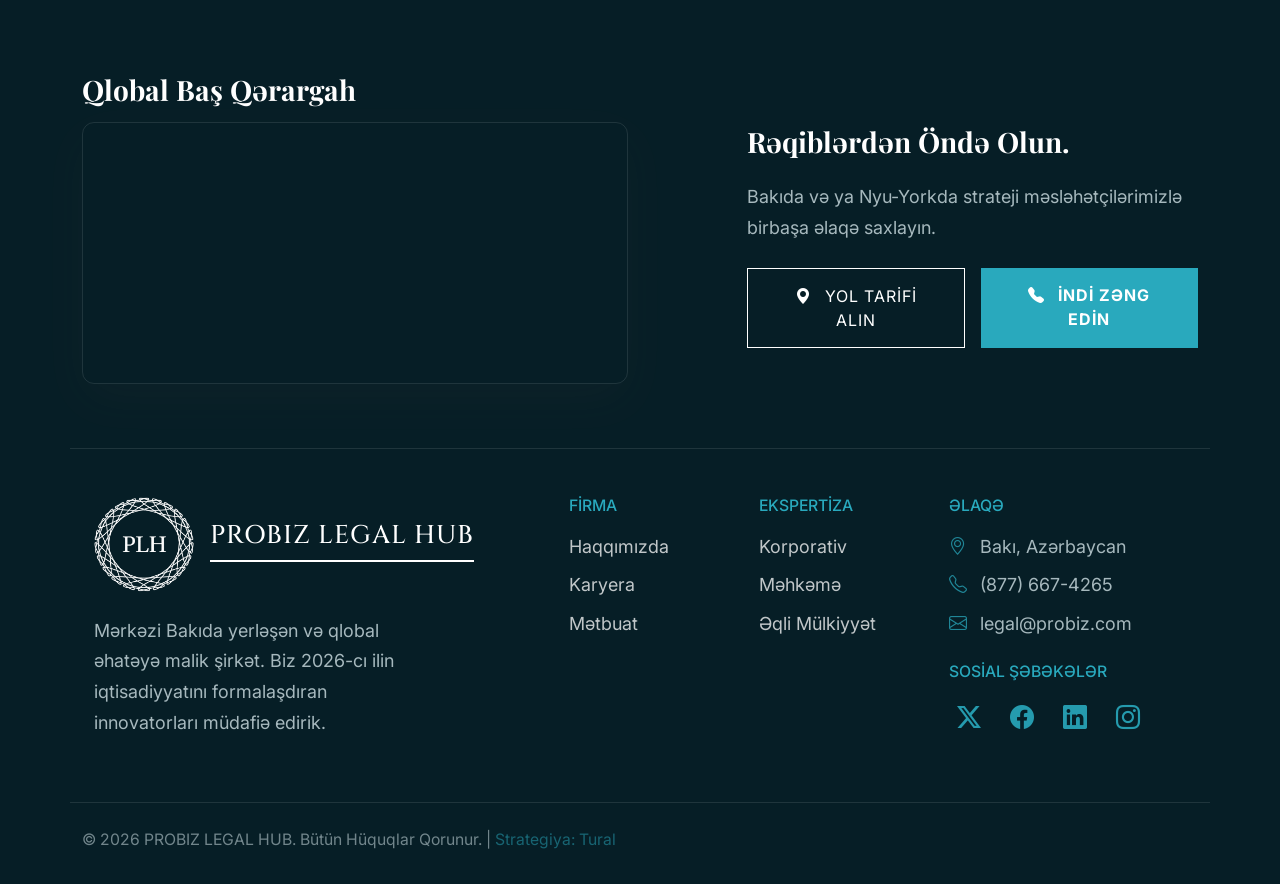
==== commit dbcc97a6: "xidmet" ====
--- a/az/index.html
+++ b/az/index.html
@@ -1,677 +1,831 @@
 <!doctype html>
 <html lang="az">
-  <head>
-    <meta charset="UTF-8" />
-    <meta name="viewport" content="width=device-width, initial-scale=1.0" />
-    <meta name="description" content="PROBIZ LEGAL HUB - Elit Korporativ Müdafiə və Strateji Çəkişmələr. Biz dünyanın ən iddialı müəssisələri üçün nəticələr yaradırıq.">
-    
-    <title>PROBIZ LEGAL HUB | Korporativ Müdafiə Strategiyası</title>
-    
-    <!-- External Dependencies -->
-    <link href="https://cdn.jsdelivr.net/npm/bootstrap@5.3.2/dist/css/bootstrap.min.css" rel="stylesheet" />
-    <link href="https://fonts.googleapis.com/css2?family=Cinzel:wght@400;500;600;700&family=Inter:wght@300;400;500;700&family=Playfair+Display:wght@700&display=swap" rel="stylesheet" />
-    <link href="https://cdn.jsdelivr.net/npm/bootstrap-icons@1.11.1/font/bootstrap-icons.css" rel="stylesheet" />
-    <link href="https://unpkg.com/aos@2.3.1/dist/aos.css" rel="stylesheet" />
-    
-
-    <link rel="stylesheet" href="../css/style.css" />
-  </head>
-  
-  <body class="d-flex flex-column min-vh-100">
-    <div id="scroll-progress" role="progressbar" aria-valuenow="0" aria-valuemin="0" aria-valuemax="100"></div>
-
-    <!-- MAIN NAVIGATION -->
-    <nav class="navbar navbar-expand-xl fixed-top plh-nav" aria-label="Main navigation">
-      <div class="container-fluid px-lg-5">
-        <a class="navbar-brand d-flex align-items-center" href="#" aria-label="PROBIZ Legal Hub Home">
-          <img src="../PLHLogo.png" alt="PROBIZ Legal Hub Logo" class="nav-logo">
-          <div class="brand-divider mx-3"></div>
-          <div class="brand-text">
-            <span class="d-block brand-title">PROBIZ</span>
-            <span class="d-block brand-subtitle">LEGAL HUB</span>
-          </div>
-        </a>
-
-        <button class="navbar-toggler border-0" type="button" data-bs-toggle="collapse" data-bs-target="#plhNavbar" aria-controls="plhNavbar" aria-expanded="false" aria-label="Toggle navigation">
-          <i class="bi bi-list text-accent fs-1"></i>
-        </button>
-
-        <div class="collapse navbar-collapse" id="plhNavbar">
-          <ul class="navbar-nav ms-auto align-items-center">
-            <li class="nav-item">
-              <a class="nav-link" href="#results">Nəticələrimiz</a>
-            </li>
-            <li class="nav-item">
-              <a class="nav-link" href="#global-footer">Ofislərimiz</a>
-            </li>
-            <li class="nav-item dropdown has-megamenu">
-              <a class="nav-link btn-outlined-accent dropdown-toggle" href="#" id="practiceDropdown" role="button" data-bs-toggle="dropdown" aria-expanded="false">
-                Fəaliyyət Sahələri
-              </a>
-              <div class="dropdown-menu megamenu shadow-lg" aria-labelledby="practiceDropdown">
-                <div class="container py-4">
-                  <div class="row g-4 justify-content-center">
-                    <div class="col-md-3">
-                      <a href="#" class="mega-card-mini">
-                        <i class="bi bi-car-front text-accent"></i>
-                        <span>Avtomobil Qəzaları</span>
-                      </a>
-                    </div>
-                    <div class="col-md-3">
-                      <a href="#" class="mega-card-mini">
-                        <i class="bi bi-hospital text-accent"></i>
-                        <span>Tibbi Səhlənkarlıq</span>
-                      </a>
-                    </div>
-                    <div class="col-md-3">
-                      <a href="#" class="mega-card-mini">
-                        <i class="bi bi-person-walking text-accent"></i>
-                        <span>Bədbəxt Hadisələr</span>
-                      </a>
-                    </div>
-                    <div class="col-md-3">
-                      <a href="#" class="mega-card-mini">
-                        <i class="bi bi-truck text-accent"></i>
-                        <span>Yük Daşımaları</span>
-                      </a>
-                    </div>
-                    <div class="col-12 text-center mt-5 pt-3 border-top border-white-10">
-                      <a href="#" class="text-accent text-decoration-none fw-bold letter-spacing-2 small more-link">
-                        BÜTÜN SAHƏLƏRƏ BAXIN
-                        <i class="bi bi-arrow-right ms-2"></i>
-                      </a>
-                    </div>
+
+<head>
+  <meta charset="UTF-8" />
+  <meta name="viewport" content="width=device-width, initial-scale=1.0" />
+  <meta name="description"
+    content="PROBIZ LEGAL HUB - Elit Korporativ Müdafiə və Strateji Çəkişmələr. Biz dünyanın ən iddialı müəssisələri üçün nəticələr yaradırıq.">
+
+  <title>PROBIZ LEGAL HUB | Korporativ Müdafiə Strategiyası</title>
+
+  <!-- External Dependencies -->
+  <link href="https://cdn.jsdelivr.net/npm/bootstrap@5.3.2/dist/css/bootstrap.min.css" rel="stylesheet" />
+  <link
+    href="https://fonts.googleapis.com/css2?family=Cinzel:wght@400;500;600;700&family=Inter:wght@300;400;500;700&family=Playfair+Display:wght@700&display=swap"
+    rel="stylesheet" />
+  <link href="https://cdn.jsdelivr.net/npm/bootstrap-icons@1.11.1/font/bootstrap-icons.css" rel="stylesheet" />
+  <link href="https://unpkg.com/aos@2.3.1/dist/aos.css" rel="stylesheet" />
+
+
+  <link rel="stylesheet" href="../css/style.css" />
+</head>
+
+<body class="d-flex flex-column min-vh-100">
+  <div id="scroll-progress" role="progressbar" aria-valuenow="0" aria-valuemin="0" aria-valuemax="100"></div>
+
+  <!-- MAIN NAVIGATION -->
+  <nav class="navbar navbar-expand-xl fixed-top plh-nav" aria-label="Main navigation">
+    <div class="container-fluid px-lg-5">
+      <a class="navbar-brand d-flex align-items-center" href="#" aria-label="PROBIZ Legal Hub Home">
+        <img src="../PLHLogo.png" alt="PROBIZ Legal Hub Logo" class="nav-logo">
+        <div class="brand-divider mx-3"></div>
+        <div class="brand-text">
+          <span class="d-block brand-title">PROBIZ</span>
+          <span class="d-block brand-subtitle">LEGAL HUB</span>
+        </div>
+      </a>
+
+      <button class="navbar-toggler border-0" type="button" data-bs-toggle="collapse" data-bs-target="#plhNavbar"
+        aria-controls="plhNavbar" aria-expanded="false" aria-label="Toggle navigation">
+        <i class="bi bi-list text-accent fs-1"></i>
+      </button>
+
+      <div class="collapse navbar-collapse" id="plhNavbar">
+        <ul class="navbar-nav ms-auto align-items-center">
+          <li class="nav-item">
+            <a class="nav-link" href="../komanda_sehifesi(praktika)/team.html">Komandamız</a>
+          </li>
+          <li class="nav-item">
+            <a class="nav-link" href="#results">Nəticələrimiz</a>
+          </li>
+          <li class="nav-item">
+            <a class="nav-link" href="#global-footer">Ofislərimiz</a>
+          </li>
+          <li class="nav-item dropdown has-megamenu">
+            <a class="nav-link btn-outlined-accent dropdown-toggle" href="#" id="practiceDropdown" role="button"
+              data-bs-toggle="dropdown" aria-expanded="false">
+              Fəaliyyət Sahələri
+            </a>
+            <div class="dropdown-menu megamenu shadow-lg" aria-labelledby="practiceDropdown">
+              <div class="container py-4">
+                <div class="row g-4 justify-content-center">
+                  <div class="col-md-3">
+                    <a href="#" class="mega-card-mini">
+                      <i class="bi bi-car-front text-accent"></i>
+                      <span>Avtomobil Qəzaları</span>
+                    </a>
+                  </div>
+                  <div class="col-md-3">
+                    <a href="#" class="mega-card-mini">
+                      <i class="bi bi-hospital text-accent"></i>
+                      <span>Tibbi Səhlənkarlıq</span>
+                    </a>
+                  </div>
+                  <div class="col-md-3">
+                    <a href="#" class="mega-card-mini">
+                      <i class="bi bi-person-walking text-accent"></i>
+                      <span>Bədbəxt Hadisələr</span>
+                    </a>
+                  </div>
+                  <div class="col-md-3">
+                    <a href="#" class="mega-card-mini">
+                      <i class="bi bi-truck text-accent"></i>
+                      <span>Yük Daşımaları</span>
+                    </a>
+                  </div>
+                  <div class="col-12 text-center mt-5 pt-3 border-top border-white-10">
+                    <a href="#" class="text-accent text-decoration-none fw-bold letter-spacing-2 small more-link">
+                      BÜTÜN SAHƏLƏRƏ BAXIN
+                      <i class="bi bi-arrow-right ms-2"></i>
+                    </a>
                   </div>
                 </div>
               </div>
-            </li>
-            <li class="nav-item"><a class="nav-link" href="#">Haqqımızda</a></li>
-          </ul>
-
-          <div class="nav-utilities d-flex align-items-center ms-xl-4 gap-3 mt-3 mt-xl-0">
-             <!-- Language Switcher -->
-             <div class="dropdown">
-                <a href="#" class="text-white text-decoration-none dropdown-toggle" data-bs-toggle="dropdown" aria-label="Change Language"><i class="bi bi-globe2 small"></i> AZ</a>
-                <ul class="dropdown-menu dropdown-menu-dark">
-                    <li><a class="dropdown-item" href="../en/index.html">English</a></li>
-                    <li><a class="dropdown-item active" href="../az/index.html">Azerbaijani</a></li>
-                    <li><a class="dropdown-item" href="../ru/index.html">Russian</a></li>
-                </ul>
-            </div>
-            
-            <button class="btn btn-link text-white p-0 border-0" id="search-trigger" aria-label="Toggle Search"><i class="bi bi-search"></i></button>
-            
-            <div id="search-dropdown" class="search-dropdown">
-              <div class="search-inner">
-                <label for="dropdown-search-input" class="visually-hidden">Search insights</label>
-                <input type="text" id="dropdown-search-input" class="dropdown-search-field" placeholder="Axtarış..." />
-                <button type="button" id="close-dropdown-search" class="search-submit-icon" aria-label="Submit Search">
-                  <i class="bi bi-arrow-right"></i>
-                </button>
-              </div>
-            </div>
-            
-            <a href="tel:8776674265" class="phone-cta">(877) 667-4265</a>
-          </div>
-        </div>
-      </div>
-    </nav>
-
-    <main class="flex-grow-1">
-      
-      <!-- HERO -->
-      <header class="hero position-relative overflow-hidden">
-        <div class="video-bg-overlay"></div>
-        <div class="container position-relative z-2">
-          <div class="row min-vh-100 align-items-center pb-5">
-            <div class="col-lg-9 pt-5">
-              <div class="d-flex flex-column flex-md-row align-items-start align-items-md-center gap-3 mb-4">
-                  <span class="d-inline-block py-1 px-3 border border-white-50 rounded-pill text-white small text-uppercase letter-spacing-2">
-                    <i class="bi bi-shield-check me-2 text-accent"></i> Elit Korporativ Müdafiə
-                  </span>
-                  <div class="d-flex gap-2">
-                      <span class="badge bg-white text-dark rounded-pill fw-bold small"><i class="bi bi-award-fill text-accent"></i> Top 100 Vəkil</span>
-                      <span class="badge bg-white text-dark rounded-pill fw-bold small"><i class="bi bi-star-fill text-accent"></i> Super Hüquqşünaslar</span>
-                  </div>
-              </div>
-              
-              <h1 class="display-2 fw-bold text-white mb-4 lh-sm">
-                Elit Korporativ Müdafiə və<br />
-                <span class="text-accent fst-italic">Strateji Çəkişmələr.</span>
-              </h1>
-              <p class="lead text-white-50 mb-5 col-lg-8">
-                Biz dünyanın ən iddialı müəssisələri üçün nəticələr yaradırıq. Yüksək riskli məhkəmə çəkişmələri və böhran idarəçiliyi üçün Fortune 500 şirkətləri bizə etibar edir.
+            </div>
+          </li>
+          <li class="nav-item"><a class="nav-link" href="#about">Haqqımızda</a></li>
+        </ul>
+
+        <div class="nav-utilities d-flex align-items-center ms-xl-4 gap-3 mt-3 mt-xl-0">
+          <!-- Language Switcher -->
+          <div class="dropdown">
+            <a href="#" class="text-white text-decoration-none dropdown-toggle" data-bs-toggle="dropdown"
+              aria-label="Change Language"><i class="bi bi-globe2 small"></i> AZ</a>
+            <ul class="dropdown-menu dropdown-menu-dark">
+              <li><a class="dropdown-item" href="../en/index.html">English</a></li>
+              <li><a class="dropdown-item active" href="../az/index.html">Azerbaijani</a></li>
+              <li><a class="dropdown-item" href="../ru/index.html">Russian</a></li>
+            </ul>
+          </div>
+
+          <button class="btn btn-link text-white p-0 border-0" id="search-trigger" aria-label="Toggle Search"><i
+              class="bi bi-search"></i></button>
+
+          <div id="search-dropdown" class="search-dropdown">
+            <div class="search-inner">
+              <label for="dropdown-search-input" class="visually-hidden">Search insights</label>
+              <input type="text" id="dropdown-search-input" class="dropdown-search-field" placeholder="Axtarış..." />
+              <button type="button" id="close-dropdown-search" class="search-submit-icon" aria-label="Submit Search">
+                <i class="bi bi-arrow-right"></i>
+              </button>
+            </div>
+          </div>
+
+          <a href="tel:8776674265" class="phone-cta">(877) 667-4265</a>
+        </div>
+      </div>
+    </div>
+  </nav>
+
+  <main class="flex-grow-1">
+
+    <!-- HERO -->
+    <header class="hero position-relative overflow-hidden">
+      <div class="video-bg-overlay"></div>
+      <div class="container position-relative z-2">
+        <div class="row min-vh-100 align-items-center pb-5">
+          <div class="col-lg-9 pt-5">
+            <div class="d-flex flex-column flex-md-row align-items-start align-items-md-center gap-3 mb-4">
+              <span
+                class="d-inline-block py-1 px-3 border border-white-50 rounded-pill text-white small text-uppercase letter-spacing-2">
+                <i class="bi bi-shield-check me-2 text-accent"></i> Elit Korporativ Müdafiə
+              </span>
+              <div class="d-flex gap-2">
+                <span class="badge bg-white text-dark rounded-pill fw-bold small"><i
+                    class="bi bi-award-fill text-accent"></i> Top 100 Vəkil</span>
+                <span class="badge bg-white text-dark rounded-pill fw-bold small"><i
+                    class="bi bi-star-fill text-accent"></i> Super Hüquqşünaslar</span>
+              </div>
+            </div>
+
+            <h1 class="display-2 fw-bold text-white mb-4 lh-sm">
+              Elit Korporativ Müdafiə və<br />
+              <span class="text-accent fst-italic">Strateji Çəkişmələr.</span>
+            </h1>
+            <p class="lead text-white-50 mb-5 col-lg-8">
+              Biz dünyanın ən iddialı müəssisələri üçün nəticələr yaradırıq. Yüksək riskli məhkəmə çəkişmələri və böhran
+              idarəçiliyi üçün Fortune 500 şirkətləri bizə etibar edir.
+            </p>
+
+            <div class="d-flex gap-3 flex-column flex-sm-row">
+              <a href="#assessmentForm" class="btn btn-accent px-5 py-3 shadow-lg hover-lift">
+                <i class="bi bi-calendar-check me-2"></i> Konsultasiya Təyin Edin
+              </a>
+              <a href="#results" class="btn btn-outline-white px-5 py-3 hover-lift">
+                Uğur Hekayələrimiz
+              </a>
+            </div>
+          </div>
+        </div>
+      </div>
+
+      <!-- HERO BOTTOM CONTAINER (Ticker + Mobile CTA) -->
+      <div class="hero-bottom-wrapper position-absolute bottom-0 start-0 w-100 z-3">
+
+        <!-- TRUST TICKER -->
+        <div class="trust-ticker py-3 bg-dark border-bottom border-top border-white-10"
+          aria-label="Verified Results Ticker">
+          <div class="marquee-wrapper">
+            <div class="marquee-content d-flex gap-5 align-items-center">
+              <span class="text-white-50 small text-uppercase letter-spacing-2">Təsdiqlənmiş Nəticələr:</span>
+
+              <div class="d-flex align-items-center gap-2">
+                <span class="text-white fw-bold">$42.5M</span>
+                <span class="text-secondary fw-normal text-uppercase">Ekoloji Uyğunluq</span>
+              </div>
+              <span class="brand-divider opacity-25" style="height: 15px"></span>
+
+              <div class="d-flex align-items-center gap-2">
+                <span class="text-white fw-bold">$18.2M</span>
+                <span class="text-secondary fw-normal text-uppercase">ƏM Oğurluğunun Bərpası</span>
+              </div>
+              <span class="brand-divider opacity-25" style="height: 15px"></span>
+
+              <div class="d-flex align-items-center gap-2">
+                <span class="text-white fw-bold">$9.8M</span>
+                <span class="text-secondary fw-normal text-uppercase">Daşınmaz Əmlak Mübahisələri</span>
+              </div>
+              <span class="brand-divider opacity-25" style="height: 15px"></span>
+
+              <div class="d-flex align-items-center gap-2">
+                <span class="text-white fw-bold">RƏDD EDİLDİ</span>
+                <span class="text-secondary fw-normal text-uppercase">Kollektiv İddia (NY)</span>
+              </div>
+
+              <!-- Duplicated for Infinite Effect -->
+              <span class="brand-divider opacity-25" style="height: 15px"></span>
+              <div class="d-flex align-items-center gap-2">
+                <span class="text-white fw-bold">$42.5M</span>
+                <span class="text-secondary fw-normal text-uppercase">Ekoloji Uyğunluq</span>
+              </div>
+              <span class="brand-divider opacity-25" style="height: 15px"></span>
+              <div class="d-flex align-items-center gap-2">
+                <span class="text-white fw-bold">$18.2M</span>
+                <span class="text-secondary fw-normal text-uppercase">ƏM Oğurluğunun Bərpası</span>
+              </div>
+            </div>
+          </div>
+        </div>
+      </div>
+    </header>
+
+    <!-- PARTNERS LOGOS -->
+    <section class="py-5 bg-light-section border-bottom" aria-label="Institutional Partners">
+      <div class="container">
+        <div class="row align-items-center">
+          <div class="col-lg-3 text-center text-lg-start mb-4 mb-lg-0">
+            <h6 class="text-accent text-uppercase mb-0 fw-bold letter-spacing-2" style="font-size: 0.75rem">
+              İnstitusional <br class="d-none d-lg-block" /> Tərəfdaşlar
+            </h6>
+          </div>
+          <div class="col-lg-9">
+            <div class="row align-items-center justify-content-between g-4 opacity-40">
+              <div class="col-6 col-md-2 d-flex justify-content-center">
+                <div class="partner-logo-item"><i class="bi bi-apple"></i> Apple</div>
+              </div>
+              <div class="col-6 col-md-2 d-flex justify-content-center">
+                <div class="partner-logo-item"><i class="bi bi-google"></i> Google</div>
+              </div>
+              <div class="col-6 col-md-2 d-flex justify-content-center">
+                <div class="partner-logo-item"><i class="bi bi-microsoft"></i> Microsoft</div>
+              </div>
+              <div class="col-6 col-md-2 d-flex justify-content-center">
+                <div class="partner-logo-item"><i class="bi bi-amazon"></i> Amazon</div>
+              </div>
+              <div class="col-6 col-md-2 d-flex justify-content-center">
+                <div class="partner-logo-item"><i class="bi bi-meta"></i> Meta</div>
+              </div>
+            </div>
+          </div>
+        </div>
+      </div>
+    </section>
+
+    <!-- PRACTICE AREAS (Bento Grid) -->
+    <!-- ABOUT US -->
+    <section id="about" class="section-padding bg-white position-relative overflow-hidden">
+      <!-- Background Accents -->
+      <div class="position-absolute top-0 end-0 bg-light opacity-50 rounded-circle"
+        style="width: 50vw; height: 50vw; transform: translate(20%, -20%); filter: blur(80px);"></div>
+
+      <div class="container position-relative z-2">
+        <div class="row align-items-center g-5">
+          <!-- Text Content -->
+          <div class="col-lg-6" data-aos="fade-right">
+            <h6 class="text-accent text-uppercase letter-spacing-2 mb-3">Haqqımızda</h6>
+            <h2 class="display-4 text-dark mb-4 fw-bold">Biz Kimik?</h2>
+
+            <p class="lead text-dark fw-medium lh-base mb-4">
+              <span class="text-accent fw-bold fs-4">“PROBİZ LEGAL HUB” MMC</span> hüquq şirkəti biznes və fərdlər üçün
+              hərtərəfli hüquqi dəstək üzrə ixtisaslaşmış mütəxəssislər komandasıdır.
+            </p>
+            <p class="text-secondary mb-5 lh-lg" style="font-size: 1.1rem;">
+              İllərin təcrübəsinə əsaslanan komandamızla ən mürəkkəb hüquqi mübahisələrdə müştərilərimizin maraqlarını
+              müdafiə edərək, çox işi uğurla başa çatdırmışıq.
+            </p>
+
+            <!-- Testimonial/Quote Style -->
+            <div
+              class="position-relative p-4 p-md-5 mb-5 rounded-4 bg-light-section border-start border-4 border-accent shadow-sm">
+              <i class="bi bi-quote position-absolute top-0 start-0 translate-middle text-accent opacity-25"
+                style="font-size: 4rem; margin-top: 1rem; margin-left: 2rem;"></i>
+              <p class="position-relative z-1 mb-0 fst-italic text-dark fs-5 lh-base fw-medium">
+                "Ən vacib dəyərimiz nüfuzumuzdur. Biz sadəcə məsləhət vermirik; effektiv həllər tapırıq, riskləri
+                minimuma endiririk və nəticələrə görə məsuliyyət daşıyırıq."
               </p>
-              
-              <div class="d-flex gap-3 flex-column flex-sm-row">
-                <a href="#assessmentForm" class="btn btn-accent px-5 py-3 shadow-lg hover-lift">
-                  <i class="bi bi-calendar-check me-2"></i> Konsultasiya Təyin Edin
-                </a>
-                <a href="#results" class="btn btn-outline-white px-5 py-3 hover-lift">
-                  Uğur Hekayələrimiz
-                </a>
-              </div>
-            </div>
-          </div>
-        </div>
-
-        <!-- HERO BOTTOM CONTAINER (Ticker + Mobile CTA) -->
-        <div class="hero-bottom-wrapper position-absolute bottom-0 start-0 w-100 z-3">
-            
-            <!-- TRUST TICKER -->
-            <div class="trust-ticker py-3 bg-dark border-bottom border-top border-white-10" aria-label="Verified Results Ticker">
-                <div class="marquee-wrapper">
-                <div class="marquee-content d-flex gap-5 align-items-center">
-                    <span class="text-white-50 small text-uppercase letter-spacing-2">Təsdiqlənmiş Nəticələr:</span>
-                    
-                    <div class="d-flex align-items-center gap-2">
-                        <span class="text-white fw-bold">$42.5M</span>
-                        <span class="text-secondary fw-normal text-uppercase">Ekoloji Uyğunluq</span>
-                    </div>
-                    <span class="brand-divider opacity-25" style="height: 15px"></span>
-                    
-                    <div class="d-flex align-items-center gap-2">
-                        <span class="text-white fw-bold">$18.2M</span>
-                        <span class="text-secondary fw-normal text-uppercase">ƏM Oğurluğunun Bərpası</span>
-                    </div>
-                    <span class="brand-divider opacity-25" style="height: 15px"></span>
-                    
-                    <div class="d-flex align-items-center gap-2">
-                        <span class="text-white fw-bold">$9.8M</span>
-                        <span class="text-secondary fw-normal text-uppercase">Daşınmaz Əmlak Mübahisələri</span>
-                    </div>
-                    <span class="brand-divider opacity-25" style="height: 15px"></span>
-                    
-                    <div class="d-flex align-items-center gap-2">
-                        <span class="text-white fw-bold">RƏDD EDİLDİ</span>
-                        <span class="text-secondary fw-normal text-uppercase">Kollektiv İddia (NY)</span>
-                    </div>
-                    
-                    <!-- Duplicated for Infinite Effect -->
-                    <span class="brand-divider opacity-25" style="height: 15px"></span>
-                    <div class="d-flex align-items-center gap-2">
-                        <span class="text-white fw-bold">$42.5M</span>
-                        <span class="text-secondary fw-normal text-uppercase">Ekoloji Uyğunluq</span>
-                    </div>
-                    <span class="brand-divider opacity-25" style="height: 15px"></span>
-                    <div class="d-flex align-items-center gap-2">
-                        <span class="text-white fw-bold">$18.2M</span>
-                        <span class="text-secondary fw-normal text-uppercase">ƏM Oğurluğunun Bərpası</span>
-                    </div>
+            </div>
+
+            <div class="d-flex align-items-center gap-3 bg-dark text-white p-4 rounded-4 shadow-lg hover-lift">
+              <div class="flex-shrink-0">
+                <i class="bi bi-shield-check display-5 text-accent"></i>
+              </div>
+              <div>
+                <p class="mb-0 fw-light lh-sm">
+                  <strong class="text-white d-block mb-1">“PROBİZ LEGAL HUB” MMC</strong>
+                  gələcək fəaliyyətində etibarlılıq, şəffaflıq və müştəri məmnuniyyətini əsas dəyər kimi qəbul edir.
+                </p>
+              </div>
+            </div>
+          </div>
+
+          <!-- Image/Visual Content -->
+          <div class="col-lg-6" data-aos="fade-left" data-aos-delay="200">
+            <div class="position-relative ps-lg-4">
+              <!-- Decorative lines -->
+              <div
+                class="position-absolute top-0 end-0 border border-2 border-accent rounded-4 w-100 h-100 translate-middle-x d-none d-lg-block"
+                style="transform: translate(5%, 5%) !important; z-index: 0;"></div>
+
+              <img src="https://images.unsplash.com/photo-1497366216548-37526070297c?auto=format&fit=crop&q=80&w=800"
+                alt="Baku Office" class="img-fluid rounded-4 shadow-lg position-relative z-1"
+                style="object-fit: cover; min-height: 550px; width: 100%;">
+
+              <!-- Floating Stats -->
+              <div class="position-absolute bottom-0 start-0 translate-middle-y z-2 d-none d-md-block"
+                style="margin-left: -1rem;">
+                <div
+                  class="p-4 rounded-4 shadow-lg border border-white-25 text-center bg-white border-bottom-accent border-bottom border-4"
+                  style="backdrop-filter: blur(10px); background: rgba(255,255,255,0.95);">
+                  <h3 class="mb-0 fw-bold text-dark display-5">100%</h3>
+                  <span class="small text-uppercase letter-spacing-2 text-secondary fw-bold">Etibarlılıq</span>
                 </div>
+              </div>
+
+              <div class="position-absolute top-50 end-0 translate-middle-y z-2 d-none d-md-block"
+                style="margin-right: -1rem;">
+                <div
+                  class="p-4 rounded-4 shadow-lg border border-white-25 text-center bg-dark border-bottom-accent border-bottom border-4"
+                  style="backdrop-filter: blur(10px); background: rgba(33,37,41,0.95);">
+                  <i class="bi bi-award fs-1 text-accent mb-2"></i>
+                  <h5 class="mb-0 fw-bold text-white lh-base">Nəticələrə<br>Məsuliyyət</h5>
                 </div>
-            </div>
-        </div>
-      </header>
-
-      <!-- PARTNERS LOGOS -->
-      <section class="py-5 bg-light-section border-bottom" aria-label="Institutional Partners">
-        <div class="container">
-          <div class="row align-items-center">
-            <div class="col-lg-3 text-center text-lg-start mb-4 mb-lg-0">
-              <h6 class="text-accent text-uppercase mb-0 fw-bold letter-spacing-2" style="font-size: 0.75rem">
-                İnstitusional <br class="d-none d-lg-block" /> Tərəfdaşlar
-              </h6>
-            </div>
-            <div class="col-lg-9">
-              <div class="row align-items-center justify-content-between g-4 opacity-40">
-                <div class="col-6 col-md-2 d-flex justify-content-center">
-                  <div class="partner-logo-item"><i class="bi bi-apple"></i> Apple</div>
+              </div>
+            </div>
+          </div>
+        </div>
+      </div>
+    </section>
+
+    <!-- PRACTICE AREAS (Bento Grid) -->
+    <section id="services" class="section-padding bg-white">
+      <div class="container">
+        <div class="row mb-5" data-aos="fade-up">
+          <div class="col-lg-8">
+            <h6 class="text-accent text-uppercase letter-spacing-2">Fəaliyyət Sahələri</h6>
+            <h2 class="display-4 text-dark">Strateji İmkanlar</h2>
+          </div>
+        </div>
+
+        <div class="bento-grid">
+          <!-- Main Feature -->
+          <div class="bento-item bento-span-8 d-flex flex-column justify-content-between"
+            style="background: var(--plh-base); color: white;">
+            <div>
+              <i class="bi bi-shield-lock fs-1 text-accent mb-3"></i>
+              <h3 class="text-white">Korporativ Müdafiə və Məhkəmə</h3>
+              <p class="opacity-75 col-md-8">Yüksək riskli tənzimləmə problemlərinə və kollektiv iddialara qarşı
+                müəssisə dəyərinin qorunması. Biz aktivləriniz ətrafında təhlükəsizlik divarları qururuq.</p>
+            </div>
+            <a href="#" class="text-accent text-decoration-none fw-bold small text-uppercase letter-spacing-2">
+              Sahəni Araşdırın <i class="bi bi-arrow-right ms-2"></i>
+            </a>
+          </div>
+
+          <!-- Secondary -->
+          <div class="bento-item bento-span-4" style="background: #f8f9fa;">
+            <i class="bi bi-cpu fs-2 text-dark mb-3"></i>
+            <h4>Əqli Mülkiyyət</h4>
+            <p class="text-muted small">Patentlərin, ticarət sirlərinin və rəqəmsal aktivlərin aqressiv qorunması.</p>
+          </div>
+
+          <!-- Third -->
+          <div class="bento-item bento-span-4" style="background: #f8f9fa;">
+            <i class="bi bi-building fs-2 text-dark mb-3"></i>
+            <h4>Kommersiya Daşınmaz Əmlakı</h4>
+            <p class="text-muted small">Bölgələşdirmə, satınalmalar və mürəkkəb inkişaf mübahisələrinin idarə edilməsi.
+            </p>
+          </div>
+
+          <!-- Fourth -->
+          <div class="bento-item bento-span-8 d-flex align-items-center position-relative overflow-hidden">
+            <div class="position-absolute top-0 start-0 w-100 h-100"
+              style="background: url('https://images.unsplash.com/photo-1486406146926-c627a92ad1ab?auto=format&fit=crop&q=80') center/cover; opacity: 0.1;">
+            </div>
+            <div class="position-relative z-2">
+              <i class="bi bi-briefcase fs-2 text-accent mb-3"></i>
+              <h3>Birləşmələr və Satınalmalar</h3>
+              <p class="text-dark col-md-9">Daxili və transsərhəd əməliyyatların qüsursuz icrası. Başqalarının gözdən
+                qaçırdığı hüquqi ekspertizanı biz həll edirik.</p>
+            </div>
+          </div>
+        </div>
+      </div>
+    </section>
+
+    <!-- TESTIMONIALS -->
+    <section class="section-padding bg-white overflow-hidden">
+      <div class="container-fluid px-0">
+        <div class="row mb-5 justify-content-center text-center px-3">
+          <div class="col-lg-8">
+            <h6 class="text-accent text-uppercase letter-spacing-2">Müştəri Rəyləri</h6>
+            <h2 class="display-5 text-dark">Strateji Rəylər</h2>
+          </div>
+        </div>
+
+        <div class="marquee-wrapper">
+          <div class="marquee-track-right">
+            <div class="review-glass-card">
+              <div class="d-flex align-items-center mb-3">
+                <i class="bi bi-star-fill text-accent me-1 small"></i>
+                <i class="bi bi-star-fill text-accent me-1 small"></i>
+                <i class="bi bi-star-fill text-accent me-1 small"></i>
+                <i class="bi bi-star-fill text-accent me-1 small"></i>
+                <i class="bi bi-star-fill text-accent me-1 small"></i>
+              </div>
+              <p class="review-quote">"PROBIZ-in təqdim etdiyi strateji dərinlik Thorne məhkəmə çəkişməsi zamanı işimizi
+                xilas etdi."</p>
+              <div class="review-author mt-auto">
+                <span class="d-block fw-bold text-base">Alexander Wright</span>
+                <span class="author-role">CEO, Thorne Dynamics</span>
+              </div>
+            </div>
+
+            <div class="review-glass-card">
+              <div class="d-flex align-items-center mb-3">
+                <i class="bi bi-star-fill text-accent me-1 small"></i>
+                <i class="bi bi-star-fill text-accent me-1 small"></i>
+                <i class="bi bi-star-fill text-accent me-1 small"></i>
+                <i class="bi bi-star-fill text-accent me-1 small"></i>
+                <i class="bi bi-star-fill text-accent me-1 small"></i>
+              </div>
+              <p class="review-quote">"Tibbi səhlənkarlıq vəkilliyində ustad dərsi. Onların sübuta əsaslanan yanaşması
+                bənzərsizdir."</p>
+              <div class="review-author mt-auto">
+                <span class="d-block fw-bold text-base">Dr. Elena Vance</span>
+                <span class="author-role">Baş Tibbi Direktor</span>
+              </div>
+            </div>
+
+            <div class="review-glass-card">
+              <div class="d-flex align-items-center mb-3">
+                <i class="bi bi-star-fill text-accent me-1 small"></i>
+                <i class="bi bi-star-fill text-accent me-1 small"></i>
+                <i class="bi bi-star-fill text-accent me-1 small"></i>
+                <i class="bi bi-star-fill text-accent me-1 small"></i>
+                <i class="bi bi-star-fill text-accent me-1 small"></i>
+              </div>
+              <p class="review-quote">"Faktlara cərrahi dəqiqliklə yanaşan aqressiv məhkəmə prosesi. Onlar nəticə
+                yaradırlar."</p>
+              <div class="review-author mt-auto">
+                <span class="d-block fw-bold text-base">Marcus Sterling</span>
+                <span class="author-role">İdarəedici Direktor</span>
+              </div>
+            </div>
+          </div>
+        </div>
+      </div>
+    </section>
+
+    <!-- PROTOCOL (Methodology) -->
+    <section class="section-padding bg-white overflow-hidden">
+      <div class="container">
+        <div class="row mb-5" data-aos="fade-up">
+          <div class="col-lg-8">
+            <h6 class="text-accent text-uppercase letter-spacing-2">PLH Protokolu</h6>
+            <h2 class="display-4 text-dark">Qələbənin Arxitekturası</h2>
+          </div>
+        </div>
+        <div class="row g-4">
+          <!-- Cardlar -->
+          <div class="col-lg-4" data-aos="fade-up">
+            <article class="protocol-card">
+              <div class="protocol-bg"
+                style="background-image: url('https://images.unsplash.com/photo-1596524430615-b46475ddff6e?auto=format&fit=crop&q=80&w=600');">
+              </div>
+              <div class="protocol-overlay"></div>
+              <div class="protocol-content">
+                <div class="step-num-large opacity-25 fw-bold display-1 text-white mb-auto">01</div>
+                <h3 class="h4 fw-bold mb-2">Dərhal Reaksiya</h3>
+                <p class="small opacity-75">Böhran qrupumuzla 24/7 əlaqə saxlayın. Müstəntiqləri hadisə yerinə günlər
+                  deyil, saatlar ərzində göndəririk.</p>
+              </div>
+            </article>
+          </div>
+          <!-- Step 2 -->
+          <div class="col-lg-4" data-aos="fade-up" data-aos-delay="100">
+            <article class="protocol-card">
+              <div class="protocol-bg"
+                style="background-image: url('https://images.unsplash.com/photo-1505664194779-8beaceb93744?auto=format&fit=crop&q=80&w=600');">
+              </div>
+              <div class="protocol-overlay"></div>
+              <div class="protocol-content">
+                <div class="step-num-large opacity-25 fw-bold display-1 text-white mb-auto">02</div>
+                <h3 class="h4 fw-bold mb-2">Strateji Məhkəmə Ekspertizası</h3>
+                <p class="small opacity-75">Biz ekspert ifadələri, rekonstruksiya və əsaslı sübutlardan istifadə edərək
+                  "Qələbə Hekayəsi"ni qururuq.</p>
+              </div>
+            </article>
+          </div>
+          <!-- Step 3 -->
+          <div class="col-lg-4" data-aos="fade-up" data-aos-delay="200">
+            <article class="protocol-card">
+              <div class="protocol-bg"
+                style="background-image: url('https://images.unsplash.com/photo-1589829085413-56de8ae18c73?auto=format&fit=crop&q=80&w=600');">
+              </div>
+              <div class="protocol-overlay"></div>
+              <div class="protocol-content">
+                <div class="step-num-large opacity-25 fw-bold display-1 text-white mb-auto">03</div>
+                <h3 class="h4 fw-bold mb-2">Qətiyyətli İcra</h3>
+                <p class="small opacity-75">Biz dəqiqliklə mübahisə edirik. İstər barışıq, istərsə də məhkəmə döyüşü
+                  olsun, siz qalib gələnə qədər dayanmırıq.</p>
+              </div>
+            </article>
+          </div>
+        </div>
+      </div>
+    </section>
+
+    <!-- RESULTS STATS -->
+    <section id="results" class="section-padding stats-bar mt-0">
+      <div class="container">
+        <div class="row mb-5 text-center">
+          <div class="col-12" data-aos="fade-up">
+            <h6 class="text-accent text-uppercase letter-spacing-2">İnstitusional Qələbələr</h6>
+            <h2 class="display-5 text-white">Böyük Sazişlər və Hökm Qərarları</h2>
+          </div>
+        </div>
+        <div class="row g-4">
+          <div class="col-md-4" data-aos="zoom-in">
+            <div class="result-box p-4 border border-white-10">
+              <h3 class="text-accent fw-bold">$42,500,000</h3>
+              <p class="small text-uppercase text-white-50">Korporativ Səhlənkarlıq</p>
+              <hr class="border-white-10" />
+              <p class="text-light-blue small">Mürəkkəb ekoloji pozuntular və tənzimləmə uyğunluğunu əhatə edən
+                çoxştatlı məhkəmə çəkişməsi.</p>
+            </div>
+          </div>
+          <div class="col-md-4" data-aos="zoom-in" data-aos-delay="100">
+            <div class="result-box p-4 border border-white-10">
+              <h3 class="text-accent fw-bold">$18,200,000</h3>
+              <p class="small text-uppercase text-white-50">Əqli Mülkiyyət Oğurluğu</p>
+              <hr class="border-white-10" />
+              <p class="text-light-blue small">Texnoloji yenilikçinin xüsusi alqoritmlərinin qlobal rəqibə qarşı
+                aqressiv müdafiəsi.</p>
+            </div>
+          </div>
+          <div class="col-md-4" data-aos="zoom-in" data-aos-delay="200">
+            <div class="result-box p-4 border border-white-10">
+              <h3 class="text-accent fw-bold">$9,800,000</h3>
+              <p class="small text-uppercase text-white-50">Kommersiya Daşınmaz Əmlak Mübahisəsi</p>
+              <hr class="border-white-10" />
+              <p class="text-light-blue small">NYC maliyyə bölgəsində yüksək riskli tərəfdaşlığın ləğvinin uğurlu həlli.
+              </p>
+            </div>
+          </div>
+        </div>
+      </div>
+    </section>
+
+    <!-- ATTORNEYS -->
+    <section class="section-padding bg-light-section">
+      <div class="container">
+        <div class="row align-items-end mb-5">
+          <div class="col-lg-7" data-aos="fade-right">
+            <h6 class="text-accent text-uppercase letter-spacing-2">Elit Müşavirlər</h6>
+            <h2 class="display-5">Tayı-bərabəri Olmayan Hüquqi Zəka</h2>
+          </div>
+          <div class="col-lg-5 text-lg-end" data-aos="fade-left">
+            <a href="../komanda_sehifesi(praktika)/team.html" class="btn btn-outline-dark px-4 py-2 mb-2">Tam Komanda
+              ilə Tanış Olun</a>
+          </div>
+        </div>
+        <div class="row g-4">
+          <div class="col-lg-4" data-aos="fade-up">
+            <div class="card-attorney border-0">
+              <img src="https://images.unsplash.com/photo-1560250097-0b93528c311a?auto=format&fit=crop&q=80&w=600"
+                class="img-fluid mb-3" alt="Julian Thorne" />
+              <h4 class="mb-1">Julian Thorne, Esq.</h4>
+              <p class="text-accent small text-uppercase fw-bold">Təsisçi Tərəfdaş | Korporativ Strategiya</p>
+              <p class="text-secondary small">20 ildən artıq transsərhəd satınalmalar və yüksək riskli korporativ
+                müdafiə üzrə ixtisaslaşmışdır.</p>
+            </div>
+          </div>
+          <div class="col-lg-4" data-aos="fade-up" data-aos-delay="100">
+            <div class="card-attorney border-0">
+              <img src="https://images.unsplash.com/photo-1573496359142-b8d87734a5a2?auto=format&fit=crop&q=80&w=600"
+                class="img-fluid mb-3" alt="Elena Vance" />
+              <h4 class="mb-1">Elena Vance, Esq.</h4>
+              <p class="text-accent small text-uppercase fw-bold">Baş Tərəfdaş | Əqli Mülkiyyət</p>
+              <p class="text-secondary small">Silikon Vadisi texnologiya firmaları və ƏM müdafiə strategiyaları üzrə
+                milli səviyyədə tanınmış məsləhətçi.</p>
+            </div>
+          </div>
+          <div class="col-lg-4" data-aos="fade-up" data-aos-delay="200">
+            <div class="card-attorney border-0">
+              <img src="https://images.unsplash.com/photo-1507003211169-0a1dd7228f2d?auto=format&fit=crop&q=80&w=600"
+                class="img-fluid mb-3" alt="Marcus Sterling" />
+              <h4 class="mb-1">Marcus Sterling</h4>
+              <p class="text-accent small text-uppercase fw-bold">Aparıcı Vəkil | Kommersiya Çəkişmələri</p>
+              <p class="text-secondary small">Federal məhkəmə mübahisələrində 95% uğur dərəcəsi ilə amansız bir
+                müdafiəçi.</p>
+            </div>
+          </div>
+        </div>
+      </div>
+    </section>
+
+    <!-- INTAKE & ASSESSMENT -->
+    <section class="section-padding bg-light-section position-relative overflow-hidden">
+      <div class="bg-watermark">PLH</div>
+
+      <div class="container position-relative">
+        <div class="row g-0 shadow-lg">
+          <div class="col-lg-5 btn-accent p-5 d-flex flex-column justify-content-center">
+            <h2 class="text-white mb-4">Gələcəyinizi Bu Gün Qoruyun.</h2>
+            <p class="text-white opacity-75 mb-4">Məsləhətçilərimiz strateji müdafiənizi hazırlamağa hazırdır. 4 iş
+              saatı ərzində cavab gözləyin.</p>
+            <ul class="list-unstyled text-white">
+              <li class="mb-2"><i class="bi bi-check-circle-fill me-2"></i> 100% Məxfi Məsləhətləşmə</li>
+              <li class="mb-2"><i class="bi bi-check-circle-fill me-2"></i> Qazanmasaq, Ödəniş Yoxdur</li>
+              <li><i class="bi bi-check-circle-fill me-2"></i> Tərəfdaşla Birbaşa Əlaqə</li>
+            </ul>
+          </div>
+          <div class="col-lg-7 bg-white p-5">
+            <!-- Assessment Engine Form -->
+            <form id="assessmentForm" class="assessment-engine">
+              <!-- Progress Indicator -->
+              <div class="step-indicator">
+                <div class="step-dot active" data-step="1"></div>
+                <div class="step-dot" data-step="2"></div>
+                <div class="step-dot" data-step="3"></div>
+              </div>
+
+              <!-- Step 1: Case Type -->
+              <div class="assessment-step active" data-step="1">
+                <h4 class="mb-4">Hansı növ hüquqi problemlə üzləşmisiniz?</h4>
+                <div class="d-grid gap-2">
+                  <button type="button" class="choice-btn" onclick="PROBIZ.assessment.selectOption(this, 2)">
+                    <i class="bi bi-building me-2 text-accent"></i> Korporativ Çəkişmələr
+                  </button>
+                  <button type="button" class="choice-btn" onclick="PROBIZ.assessment.selectOption(this, 2)">
+                    <i class="bi bi-cpu me-2 text-accent"></i> Əqli Mülkiyyət
+                  </button>
+                  <button type="button" class="choice-btn" onclick="PROBIZ.assessment.selectOption(this, 2)">
+                    <i class="bi bi-shield-x me-2 text-accent"></i> Tənzimləmə Müdafiəsi
+                  </button>
+                  <button type="button" class="choice-btn" onclick="PROBIZ.assessment.selectOption(this, 2)">
+                    <i class="bi bi-globe me-2 text-accent"></i> Beynəlxalq Mübahisələr
+                  </button>
                 </div>
-                <div class="col-6 col-md-2 d-flex justify-content-center">
-                  <div class="partner-logo-item"><i class="bi bi-google"></i> Google</div>
+              </div>
+
+              <!-- Step 2: Details -->
+              <div class="assessment-step" data-step="2">
+                <h4 class="mb-4">Vəziyyəti qısaca təsvir edin.</h4>
+                <p class="small text-muted mb-3"><i class="bi bi-lock-fill"></i> Məlumatlarınız şifrələnib və
+                  imtiyazlıdır.</p>
+                <label for="caseDetails" class="visually-hidden">İşin Təfərrüatları</label>
+                <textarea id="caseDetails" class="form-control rounded-0 border-light-subtle p-3 mb-4" rows="5"
+                  placeholder="Zəhmət olmasa, yüksək səviyyəli konteksti təqdim edin..."></textarea>
+                <button type="button" class="btn btn-accent w-100" onclick="PROBIZ.assessment.next(3)">Davam Et <i
+                    class="bi bi-arrow-right ms-2"></i></button>
+                <button type="button" class="btn btn-link text-muted w-100 mt-2 text-decoration-none small"
+                  onclick="PROBIZ.assessment.prev(1)">Geri</button>
+              </div>
+
+              <!-- Step 3: Contact -->
+              <div class="assessment-step" data-step="3">
+                <h4 class="mb-4">Dosyeni hara göndərək?</h4>
+                <div class="mb-3">
+                  <label for="fullName" class="form-label small fw-bold text-uppercase">Ad və Soyad</label>
+                  <input type="text" id="fullName" class="form-control rounded-0 border-light-subtle p-3"
+                    placeholder="Ad Soyad">
                 </div>
-                <div class="col-6 col-md-2 d-flex justify-content-center">
-                  <div class="partner-logo-item"><i class="bi bi-microsoft"></i> Microsoft</div>
+                <div class="mb-4">
+                  <label for="email" class="form-label small fw-bold text-uppercase">İş E-poçtu</label>
+                  <input type="email" id="email" class="form-control rounded-0 border-light-subtle p-3"
+                    placeholder="ad@sirket.com">
                 </div>
-                <div class="col-6 col-md-2 d-flex justify-content-center">
-                  <div class="partner-logo-item"><i class="bi bi-amazon"></i> Amazon</div>
-                </div>
-                <div class="col-6 col-md-2 d-flex justify-content-center">
-                  <div class="partner-logo-item"><i class="bi bi-meta"></i> Meta</div>
-                </div>
-              </div>
-            </div>
-          </div>
-        </div>
-      </section>
-
-      <!-- PRACTICE AREAS (Bento Grid) -->
-      <section id="services" class="section-padding bg-white">
-        <div class="container">
-          <div class="row mb-5" data-aos="fade-up">
-            <div class="col-lg-8">
-              <h6 class="text-accent text-uppercase letter-spacing-2">Fəaliyyət Sahələri</h6>
-              <h2 class="display-4 text-dark">Strateji İmkanlar</h2>
-            </div>
-          </div>
-
-          <div class="bento-grid">
-            <!-- Main Feature -->
-            <div class="bento-item bento-span-8 d-flex flex-column justify-content-between" style="background: var(--plh-base); color: white;">
-              <div>
-                <i class="bi bi-shield-lock fs-1 text-accent mb-3"></i>
-                <h3 class="text-white">Korporativ Müdafiə və Məhkəmə</h3>
-                <p class="opacity-75 col-md-8">Yüksək riskli tənzimləmə problemlərinə və kollektiv iddialara qarşı müəssisə dəyərinin qorunması. Biz aktivləriniz ətrafında təhlükəsizlik divarları qururuq.</p>
-              </div>
-              <a href="#" class="text-accent text-decoration-none fw-bold small text-uppercase letter-spacing-2">
-                Sahəni Araşdırın <i class="bi bi-arrow-right ms-2"></i>
-              </a>
-            </div>
-
-            <!-- Secondary -->
-            <div class="bento-item bento-span-4" style="background: #f8f9fa;">
-              <i class="bi bi-cpu fs-2 text-dark mb-3"></i>
-              <h4>Əqli Mülkiyyət</h4>
-              <p class="text-muted small">Patentlərin, ticarət sirlərinin və rəqəmsal aktivlərin aqressiv qorunması.</p>
-            </div>
-
-            <!-- Third -->
-            <div class="bento-item bento-span-4" style="background: #f8f9fa;">
-              <i class="bi bi-building fs-2 text-dark mb-3"></i>
-              <h4>Kommersiya Daşınmaz Əmlakı</h4>
-              <p class="text-muted small">Bölgələşdirmə, satınalmalar və mürəkkəb inkişaf mübahisələrinin idarə edilməsi.</p>
-            </div>
-
-            <!-- Fourth -->
-            <div class="bento-item bento-span-8 d-flex align-items-center position-relative overflow-hidden">
-               <div class="position-absolute top-0 start-0 w-100 h-100" style="background: url('https://images.unsplash.com/photo-1486406146926-c627a92ad1ab?auto=format&fit=crop&q=80') center/cover; opacity: 0.1;"></div>
-               <div class="position-relative z-2">
-                 <i class="bi bi-briefcase fs-2 text-accent mb-3"></i>
-                 <h3>Birləşmələr və Satınalmalar</h3>
-                 <p class="text-dark col-md-9">Daxili və transsərhəd əməliyyatların qüsursuz icrası. Başqalarının gözdən qaçırdığı hüquqi ekspertizanı biz həll edirik.</p>
-               </div>
-            </div>
-          </div>
-        </div>
-      </section>
-
-      <!-- TESTIMONIALS -->
-      <section class="section-padding bg-white overflow-hidden">
-        <div class="container-fluid px-0">
-          <div class="row mb-5 justify-content-center text-center px-3">
-            <div class="col-lg-8">
-              <h6 class="text-accent text-uppercase letter-spacing-2">Müştəri Rəyləri</h6>
-              <h2 class="display-5 text-dark">Strateji Rəylər</h2>
-            </div>
-          </div>
-
-          <div class="marquee-wrapper">
-            <div class="marquee-track-right">
-              <div class="review-glass-card">
-                <div class="d-flex align-items-center mb-3">
-                  <i class="bi bi-star-fill text-accent me-1 small"></i>
-                  <i class="bi bi-star-fill text-accent me-1 small"></i>
-                  <i class="bi bi-star-fill text-accent me-1 small"></i>
-                  <i class="bi bi-star-fill text-accent me-1 small"></i>
-                  <i class="bi bi-star-fill text-accent me-1 small"></i>
-                </div>
-                <p class="review-quote">"PROBIZ-in təqdim etdiyi strateji dərinlik Thorne məhkəmə çəkişməsi zamanı işimizi xilas etdi."</p>
-                <div class="review-author mt-auto">
-                  <span class="d-block fw-bold text-base">Alexander Wright</span>
-                  <span class="author-role">CEO, Thorne Dynamics</span>
-                </div>
-              </div>
-
-              <div class="review-glass-card">
-                <div class="d-flex align-items-center mb-3">
-                  <i class="bi bi-star-fill text-accent me-1 small"></i>
-                  <i class="bi bi-star-fill text-accent me-1 small"></i>
-                  <i class="bi bi-star-fill text-accent me-1 small"></i>
-                  <i class="bi bi-star-fill text-accent me-1 small"></i>
-                  <i class="bi bi-star-fill text-accent me-1 small"></i>
-                </div>
-                <p class="review-quote">"Tibbi səhlənkarlıq vəkilliyində ustad dərsi. Onların sübuta əsaslanan yanaşması bənzərsizdir."</p>
-                <div class="review-author mt-auto">
-                  <span class="d-block fw-bold text-base">Dr. Elena Vance</span>
-                  <span class="author-role">Baş Tibbi Direktor</span>
-                </div>
-              </div>
-
-              <div class="review-glass-card">
-                <div class="d-flex align-items-center mb-3">
-                  <i class="bi bi-star-fill text-accent me-1 small"></i>
-                  <i class="bi bi-star-fill text-accent me-1 small"></i>
-                  <i class="bi bi-star-fill text-accent me-1 small"></i>
-                  <i class="bi bi-star-fill text-accent me-1 small"></i>
-                  <i class="bi bi-star-fill text-accent me-1 small"></i>
-                </div>
-                <p class="review-quote">"Faktlara cərrahi dəqiqliklə yanaşan aqressiv məhkəmə prosesi. Onlar nəticə yaradırlar."</p>
-                <div class="review-author mt-auto">
-                  <span class="d-block fw-bold text-base">Marcus Sterling</span>
-                  <span class="author-role">İdarəedici Direktor</span>
-                </div>
-              </div>
-            </div>
-          </div>
-        </div>
-      </section>
-
-      <!-- PROTOCOL (Methodology) -->
-      <section class="section-padding bg-white overflow-hidden">
-        <div class="container">
-          <div class="row mb-5" data-aos="fade-up">
-            <div class="col-lg-8">
-              <h6 class="text-accent text-uppercase letter-spacing-2">PLH Protokolu</h6>
-              <h2 class="display-4 text-dark">Qələbənin Arxitekturası</h2>
-            </div>
-          </div>
-          <div class="row g-4">
-             <!-- Cardlar -->
-             <div class="col-lg-4" data-aos="fade-up">
-                 <article class="protocol-card">
-                     <div class="protocol-bg" style="background-image: url('https://images.unsplash.com/photo-1596524430615-b46475ddff6e?auto=format&fit=crop&q=80&w=600');"></div>
-                     <div class="protocol-overlay"></div>
-                     <div class="protocol-content">
-                         <div class="step-num-large opacity-25 fw-bold display-1 text-white mb-auto">01</div>
-                         <h3 class="h4 fw-bold mb-2">Dərhal Reaksiya</h3>
-                         <p class="small opacity-75">Böhran qrupumuzla 24/7 əlaqə saxlayın. Müstəntiqləri hadisə yerinə günlər deyil, saatlar ərzində göndəririk.</p>
-                     </div>
-                 </article>
-             </div>
-             <!-- Step 2 -->
-             <div class="col-lg-4" data-aos="fade-up" data-aos-delay="100">
-                 <article class="protocol-card">
-                     <div class="protocol-bg" style="background-image: url('https://images.unsplash.com/photo-1505664194779-8beaceb93744?auto=format&fit=crop&q=80&w=600');"></div>
-                     <div class="protocol-overlay"></div>
-                     <div class="protocol-content">
-                         <div class="step-num-large opacity-25 fw-bold display-1 text-white mb-auto">02</div>
-                         <h3 class="h4 fw-bold mb-2">Strateji Məhkəmə Ekspertizası</h3>
-                         <p class="small opacity-75">Biz ekspert ifadələri, rekonstruksiya və əsaslı sübutlardan istifadə edərək "Qələbə Hekayəsi"ni qururuq.</p>
-                     </div>
-                 </article>
-             </div>
-             <!-- Step 3 -->
-             <div class="col-lg-4" data-aos="fade-up" data-aos-delay="200">
-                 <article class="protocol-card">
-                     <div class="protocol-bg" style="background-image: url('https://images.unsplash.com/photo-1589829085413-56de8ae18c73?auto=format&fit=crop&q=80&w=600');"></div>
-                     <div class="protocol-overlay"></div>
-                     <div class="protocol-content">
-                         <div class="step-num-large opacity-25 fw-bold display-1 text-white mb-auto">03</div>
-                         <h3 class="h4 fw-bold mb-2">Qətiyyətli İcra</h3>
-                         <p class="small opacity-75">Biz dəqiqliklə mübahisə edirik. İstər barışıq, istərsə də məhkəmə döyüşü olsun, siz qalib gələnə qədər dayanmırıq.</p>
-                     </div>
-                 </article>
-             </div>
-          </div>
-        </div>
-      </section>
-
-      <!-- RESULTS STATS -->
-      <section id="results" class="section-padding stats-bar mt-0">
-        <div class="container">
-          <div class="row mb-5 text-center">
-            <div class="col-12" data-aos="fade-up">
-              <h6 class="text-accent text-uppercase letter-spacing-2">İnstitusional Qələbələr</h6>
-              <h2 class="display-5 text-white">Böyük Sazişlər və Hökm Qərarları</h2>
-            </div>
-          </div>
-          <div class="row g-4">
-            <div class="col-md-4" data-aos="zoom-in">
-              <div class="result-box p-4 border border-white-10">
-                <h3 class="text-accent fw-bold">$42,500,000</h3>
-                <p class="small text-uppercase text-white-50">Korporativ Səhlənkarlıq</p>
-                <hr class="border-white-10" />
-                <p class="text-light-blue small">Mürəkkəb ekoloji pozuntular və tənzimləmə uyğunluğunu əhatə edən çoxştatlı məhkəmə çəkişməsi.</p>
-              </div>
-            </div>
-            <div class="col-md-4" data-aos="zoom-in" data-aos-delay="100">
-              <div class="result-box p-4 border border-white-10">
-                <h3 class="text-accent fw-bold">$18,200,000</h3>
-                <p class="small text-uppercase text-white-50">Əqli Mülkiyyət Oğurluğu</p>
-                <hr class="border-white-10" />
-                <p class="text-light-blue small">Texnoloji yenilikçinin xüsusi alqoritmlərinin qlobal rəqibə qarşı aqressiv müdafiəsi.</p>
-              </div>
-            </div>
-            <div class="col-md-4" data-aos="zoom-in" data-aos-delay="200">
-              <div class="result-box p-4 border border-white-10">
-                <h3 class="text-accent fw-bold">$9,800,000</h3>
-                <p class="small text-uppercase text-white-50">Kommersiya Daşınmaz Əmlak Mübahisəsi</p>
-                <hr class="border-white-10" />
-                <p class="text-light-blue small">NYC maliyyə bölgəsində yüksək riskli tərəfdaşlığın ləğvinin uğurlu həlli.</p>
-              </div>
-            </div>
-          </div>
-        </div>
-      </section>
-
-      <!-- ATTORNEYS -->
-      <section class="section-padding bg-light-section">
-        <div class="container">
-          <div class="row align-items-end mb-5">
-            <div class="col-lg-7" data-aos="fade-right">
-              <h6 class="text-accent text-uppercase letter-spacing-2">Elit Müşavirlər</h6>
-              <h2 class="display-5">Tayı-bərabəri Olmayan Hüquqi Zəka</h2>
-            </div>
-            <div class="col-lg-5 text-lg-end" data-aos="fade-left">
-              <a href="#" class="btn btn-outline-dark px-4 py-2 mb-2">Tam Komanda ilə Tanış Olun</a>
-            </div>
-          </div>
-          <div class="row g-4">
-            <div class="col-lg-4" data-aos="fade-up">
-              <div class="card-attorney border-0">
-                <img src="https://images.unsplash.com/photo-1560250097-0b93528c311a?auto=format&fit=crop&q=80&w=600" class="img-fluid mb-3" alt="Julian Thorne" />
-                <h4 class="mb-1">Julian Thorne, Esq.</h4>
-                <p class="text-accent small text-uppercase fw-bold">Təsisçi Tərəfdaş | Korporativ Strategiya</p>
-                <p class="text-secondary small">20 ildən artıq transsərhəd satınalmalar və yüksək riskli korporativ müdafiə üzrə ixtisaslaşmışdır.</p>
-              </div>
-            </div>
-            <div class="col-lg-4" data-aos="fade-up" data-aos-delay="100">
-              <div class="card-attorney border-0">
-                <img src="https://images.unsplash.com/photo-1573496359142-b8d87734a5a2?auto=format&fit=crop&q=80&w=600" class="img-fluid mb-3" alt="Elena Vance" />
-                <h4 class="mb-1">Elena Vance, Esq.</h4>
-                <p class="text-accent small text-uppercase fw-bold">Baş Tərəfdaş | Əqli Mülkiyyət</p>
-                <p class="text-secondary small">Silikon Vadisi texnologiya firmaları və ƏM müdafiə strategiyaları üzrə milli səviyyədə tanınmış məsləhətçi.</p>
-              </div>
-            </div>
-            <div class="col-lg-4" data-aos="fade-up" data-aos-delay="200">
-              <div class="card-attorney border-0">
-                <img src="https://images.unsplash.com/photo-1507003211169-0a1dd7228f2d?auto=format&fit=crop&q=80&w=600" class="img-fluid mb-3" alt="Marcus Sterling" />
-                <h4 class="mb-1">Marcus Sterling</h4>
-                <p class="text-accent small text-uppercase fw-bold">Aparıcı Vəkil | Kommersiya Çəkişmələri</p>
-                <p class="text-secondary small">Federal məhkəmə mübahisələrində 95% uğur dərəcəsi ilə amansız bir müdafiəçi.</p>
-              </div>
-            </div>
-          </div>
-        </div>
-      </section>
-
-      <!-- INTAKE & ASSESSMENT -->
-      <section class="section-padding bg-light-section position-relative overflow-hidden">
-        <div class="bg-watermark">PLH</div>
-
-        <div class="container position-relative">
-          <div class="row g-0 shadow-lg">
-            <div class="col-lg-5 btn-accent p-5 d-flex flex-column justify-content-center">
-              <h2 class="text-white mb-4">Gələcəyinizi Bu Gün Qoruyun.</h2>
-              <p class="text-white opacity-75 mb-4">Məsləhətçilərimiz strateji müdafiənizi hazırlamağa hazırdır. 4 iş saatı ərzində cavab gözləyin.</p>
-              <ul class="list-unstyled text-white">
-                <li class="mb-2"><i class="bi bi-check-circle-fill me-2"></i> 100% Məxfi Məsləhətləşmə</li>
-                <li class="mb-2"><i class="bi bi-check-circle-fill me-2"></i> Qazanmasaq, Ödəniş Yoxdur</li>
-                <li><i class="bi bi-check-circle-fill me-2"></i> Tərəfdaşla Birbaşa Əlaqə</li>
-              </ul>
-            </div>
-            <div class="col-lg-7 bg-white p-5">
-              <!-- Assessment Engine Form -->
-              <form id="assessmentForm" class="assessment-engine">
-                <!-- Progress Indicator -->
-                <div class="step-indicator">
-                  <div class="step-dot active" data-step="1"></div>
-                  <div class="step-dot" data-step="2"></div>
-                  <div class="step-dot" data-step="3"></div>
-                </div>
-
-                <!-- Step 1: Case Type -->
-                <div class="assessment-step active" data-step="1">
-                  <h4 class="mb-4">Hansı növ hüquqi problemlə üzləşmisiniz?</h4>
-                  <div class="d-grid gap-2">
-                    <button type="button" class="choice-btn" onclick="PROBIZ.assessment.selectOption(this, 2)">
-                        <i class="bi bi-building me-2 text-accent"></i> Korporativ Çəkişmələr
-                    </button>
-                    <button type="button" class="choice-btn" onclick="PROBIZ.assessment.selectOption(this, 2)">
-                        <i class="bi bi-cpu me-2 text-accent"></i> Əqli Mülkiyyət
-                    </button>
-                    <button type="button" class="choice-btn" onclick="PROBIZ.assessment.selectOption(this, 2)">
-                        <i class="bi bi-shield-x me-2 text-accent"></i> Tənzimləmə Müdafiəsi
-                    </button>
-                    <button type="button" class="choice-btn" onclick="PROBIZ.assessment.selectOption(this, 2)">
-                        <i class="bi bi-globe me-2 text-accent"></i> Beynəlxalq Mübahisələr
-                    </button>
+                <button type="submit" class="btn btn-accent w-100 py-3 fs-5">Prioritet Baxış Tələb Et</button>
+                <button type="button" class="btn btn-link text-muted w-100 mt-2 text-decoration-none small"
+                  onclick="PROBIZ.assessment.prev(2)">Geri</button>
+              </div>
+            </form>
+          </div>
+        </div>
+      </div>
+    </section>
+
+    <!-- FAQ -->
+    <section class="section-padding bg-white">
+      <div class="container">
+        <div class="row mb-5 justify-content-center text-center">
+          <div class="col-lg-8" data-aos="fade-up">
+            <h6 class="text-accent text-uppercase letter-spacing-2">Strateji Məlumatlandırma</h6>
+            <h2 class="display-5 text-dark">Strateji Suallar</h2>
+          </div>
+        </div>
+        <div class="row justify-content-center">
+          <div class="col-lg-10">
+            <div class="accordion accordion-flush" id="faqAccordion">
+              <div class="accordion-item border-bottom py-3">
+                <h2 class="accordion-header" id="headingOne">
+                  <button class="accordion-button bg-transparent fw-bold fs-5 text-dark shadow-none" type="button"
+                    data-bs-toggle="collapse" data-bs-target="#q1" aria-expanded="true" aria-controls="q1">
+                    PROBIZ yeni iş sorğularına nə qədər tez cavab verir?
+                  </button>
+                </h2>
+                <div id="q1" class="accordion-collapse collapse show" aria-labelledby="headingOne"
+                  data-bs-parent="#faqAccordion">
+                  <div class="accordion-body text-secondary lh-lg">
+                    Elit cavablandırma qrupumuz 24/7 fəaliyyət göstərir. Korporativ məhkəmə çəkişmələri və təcili
+                    məsələlər üçün tərəfdaş sorğunuzu nəzərdən keçirəcək və 4 iş saatı ərzində cavab verəcəkdir.
                   </div>
                 </div>
-
-                <!-- Step 2: Details -->
-                <div class="assessment-step" data-step="2">
-                  <h4 class="mb-4">Vəziyyəti qısaca təsvir edin.</h4>
-                  <p class="small text-muted mb-3"><i class="bi bi-lock-fill"></i> Məlumatlarınız şifrələnib və imtiyazlıdır.</p>
-                  <label for="caseDetails" class="visually-hidden">İşin Təfərrüatları</label>
-                  <textarea id="caseDetails" class="form-control rounded-0 border-light-subtle p-3 mb-4" rows="5" placeholder="Zəhmət olmasa, yüksək səviyyəli konteksti təqdim edin..."></textarea>
-                  <button type="button" class="btn btn-accent w-100" onclick="PROBIZ.assessment.next(3)">Davam Et <i class="bi bi-arrow-right ms-2"></i></button>
-                  <button type="button" class="btn btn-link text-muted w-100 mt-2 text-decoration-none small" onclick="PROBIZ.assessment.prev(1)">Geri</button>
-                </div>
-
-                <!-- Step 3: Contact -->
-                <div class="assessment-step" data-step="3">
-                  <h4 class="mb-4">Dosyeni hara göndərək?</h4>
-                  <div class="mb-3">
-                    <label for="fullName" class="form-label small fw-bold text-uppercase">Ad və Soyad</label>
-                    <input type="text" id="fullName" class="form-control rounded-0 border-light-subtle p-3" placeholder="Ad Soyad">
-                  </div>
-                  <div class="mb-4">
-                    <label for="email" class="form-label small fw-bold text-uppercase">İş E-poçtu</label>
-                    <input type="email" id="email" class="form-control rounded-0 border-light-subtle p-3" placeholder="ad@sirket.com">
-                  </div>
-                  <button type="submit" class="btn btn-accent w-100 py-3 fs-5">Prioritet Baxış Tələb Et</button>
-                  <button type="button" class="btn btn-link text-muted w-100 mt-2 text-decoration-none small" onclick="PROBIZ.assessment.prev(2)">Geri</button>
-                </div>
-              </form>
-            </div>
-          </div>
-        </div>
-      </section>
-
-      <!-- FAQ -->
-      <section class="section-padding bg-white">
-        <div class="container">
-          <div class="row mb-5 justify-content-center text-center">
-            <div class="col-lg-8" data-aos="fade-up">
-              <h6 class="text-accent text-uppercase letter-spacing-2">Strateji Məlumatlandırma</h6>
-              <h2 class="display-5 text-dark">Strateji Suallar</h2>
-            </div>
-          </div>
-          <div class="row justify-content-center">
-            <div class="col-lg-10">
-              <div class="accordion accordion-flush" id="faqAccordion">
-                <div class="accordion-item border-bottom py-3">
-                  <h2 class="accordion-header" id="headingOne">
-                    <button class="accordion-button bg-transparent fw-bold fs-5 text-dark shadow-none" type="button" data-bs-toggle="collapse" data-bs-target="#q1" aria-expanded="true" aria-controls="q1">
-                      PROBIZ yeni iş sorğularına nə qədər tez cavab verir?
-                    </button>
-                  </h2>
-                  <div id="q1" class="accordion-collapse collapse show" aria-labelledby="headingOne" data-bs-parent="#faqAccordion">
-                    <div class="accordion-body text-secondary lh-lg">
-                       Elit cavablandırma qrupumuz 24/7 fəaliyyət göstərir. Korporativ məhkəmə çəkişmələri və təcili məsələlər üçün tərəfdaş sorğunuzu nəzərdən keçirəcək və 4 iş saatı ərzində cavab verəcəkdir.
-                    </div>
+              </div>
+
+              <div class="accordion-item border-bottom py-3">
+                <h2 class="accordion-header" id="headingTwo">
+                  <button class="accordion-button bg-transparent fw-bold fs-5 text-dark shadow-none collapsed"
+                    type="button" data-bs-toggle="collapse" data-bs-target="#q2" aria-expanded="false"
+                    aria-controls="q2">
+                    Butik korporativ müdafiə üçün ödəniş strukturu necədir?
+                  </button>
+                </h2>
+                <div id="q2" class="accordion-collapse collapse" aria-labelledby="headingTwo"
+                  data-bs-parent="#faqAccordion">
+                  <div class="accordion-body text-secondary lh-lg">
+                    İşin mürəkkəbliyinə uyğunlaşdırılmış çevik ödəniş razılaşmaları təklif edirik, o cümlədən sabit
+                    layihə ödənişləri, saatlıq məsləhət tarifləri və xüsusi məhkəmə çəkişmələri üçün nəticəyə əsaslanan
+                    modellər.
                   </div>
                 </div>
-
-                <div class="accordion-item border-bottom py-3">
-                  <h2 class="accordion-header" id="headingTwo">
-                    <button class="accordion-button bg-transparent fw-bold fs-5 text-dark shadow-none collapsed" type="button" data-bs-toggle="collapse" data-bs-target="#q2" aria-expanded="false" aria-controls="q2">
-                      Butik korporativ müdafiə üçün ödəniş strukturu necədir?
-                    </button>
-                  </h2>
-                  <div id="q2" class="accordion-collapse collapse" aria-labelledby="headingTwo" data-bs-parent="#faqAccordion">
-                    <div class="accordion-body text-secondary lh-lg">
-                      İşin mürəkkəbliyinə uyğunlaşdırılmış çevik ödəniş razılaşmaları təklif edirik, o cümlədən sabit layihə ödənişləri, saatlıq məsləhət tarifləri və xüsusi məhkəmə çəkişmələri üçün nəticəyə əsaslanan modellər.
-                    </div>
-                  </div>
-                </div>
-              </div>
-            </div>
-          </div>
-        </div>
-      </section>
-
-    </main>
-
-    <!-- FOOTER -->
-    <footer class="plh-footer" id="global-footer">
-      <div class="container">
-        <div class="row align-items-center mb-5 pb-5 border-bottom border-white-10">
-          <div class="col-lg-6 mb-4 mb-lg-0">
-            <h3 class="fw-bold mb-3 text-white">Qlobal Baş Qərargah</h3>
-            <div class="map-container shadow-lg mb-3">
-              <iframe src="https://www.google.com/maps/embed?pb=!1m17!1m12!1m3!1d3038.0061848378305!2d49.85997037601059!3d40.40871377144082!2m3!1f0!2f0!3f0!3m2!1i1024!2i768!4f13.1!3m2!1m1!2zNDDCsDI0JzMxLjQiTiA0OcKwNTEnNDUuMiJF!5e0!3m2!1sen!2saz!4v1769815983505!5m2!1sen!2saz" width="100%" height="250" style="border:0;" allowfullscreen="" loading="lazy" referrerpolicy="no-referrer-when-downgrade" title="PROBIZ HQ Map"></iframe>
-            </div>
-            <div class="d-flex gap-2 map-actions"></div>
-          </div>
-          <div class="col-lg-5 offset-lg-1">
-            <h3 class="fw-bold mb-4">Rəqiblərdən Öndə Olun.</h3>
-            <p class="mb-4 opacity-75">Bakıda və ya Nyu-Yorkda strateji məsləhətçilərimizlə birbaşa əlaqə saxlayın.</p>
-            <div class="d-flex gap-3">
-              <a href="#" class="btn btn-outline-white"><i class="bi bi-geo-alt-fill me-2"></i> Yol Tarifi Alın</a>
-              <a href="tel:8776674265" class="btn btn-accent"><i class="bi bi-telephone-fill me-2"></i> İndi Zəng Edin</a>
-            </div>
-          </div>
-        </div>
-        
-        <div class="row g-5 mb-5 h-100">
-          <div class="col-lg-4">
-            <div class="d-flex align-items-center mb-4">
-              <img src="../PLHLogo.png" alt="PROBIZ Logo" width="100" class="me-3">
-              <span class="brand-footer-text">PROBIZ LEGAL HUB</span>
-            </div>
-            <p class="opacity-75">Mərkəzi Bakıda yerləşən və qlobal əhatəyə malik şirkət. Biz 2026-cı ilin iqtisadiyyatını formalaşdıran innovatorları müdafiə edirik.</p>
-          </div>
-          <div class="col-6 col-lg-2 offset-lg-1">
-            <h6 class="text-accent text-uppercase mb-3 small">Firma</h6>
-            <ul class="list-unstyled text-white opacity-75">
-              <li class="mb-2"><a href="#" class="text-white text-decoration-none footer-link-anim">Haqqımızda</a></li>
-              <li class="mb-2"><a href="#" class="text-white text-decoration-none footer-link-anim">Karyera</a></li>
-              <li class="mb-2"><a href="#" class="text-white text-decoration-none footer-link-anim">Mətbuat</a></li>
-            </ul>
-          </div>
-          <div class="col-6 col-lg-2">
-            <h6 class="text-accent text-uppercase mb-3 small">Ekspertiza</h6>
-            <ul class="list-unstyled text-white opacity-75">
-              <li class="mb-2"><a href="#" class="text-white text-decoration-none footer-link-anim">Korporativ</a></li>
-              <li class="mb-2"><a href="#" class="text-white text-decoration-none footer-link-anim">Məhkəmə</a></li>
-              <li class="mb-2"><a href="#" class="text-white text-decoration-none footer-link-anim">Əqli Mülkiyyət</a></li>
-            </ul>
-          </div>
-          <div class="col-lg-3">
-            <h6 class="text-accent text-uppercase mb-3 small">Əlaqə</h6>
-            <ul class="list-unstyled opacity-75 mb-4">
-              <li class="mb-2"><i class="bi bi-geo-alt me-2 text-accent"></i> Bakı, Azərbaycan</li>
-              <li class="mb-2"><i class="bi bi-telephone me-2 text-accent"></i> (877) 667-4265</li>
-              <li class="mb-2"><i class="bi bi-envelope me-2 text-accent"></i> legal@probiz.com</li>
-            </ul>
-            
-            <h6 class="text-accent text-uppercase mb-3 small">Sosial Şəbəkələr</h6>
-            <div class="d-flex gap-2">
-              <a href="#" class="social-icon-btn" aria-label="Twitter"><i class="bi bi-twitter-x"></i></a>
-              <a href="#" class="social-icon-btn" aria-label="Facebook"><i class="bi bi-facebook"></i></a>
-              <a href="#" class="social-icon-btn" aria-label="LinkedIn"><i class="bi bi-linkedin"></i></a>
-              <a href="#" class="social-icon-btn" aria-label="Instagram"><i class="bi bi-instagram"></i></a>
-            </div>
-          </div>
-        </div>
-        <div class="row pt-4 border-top border-white-10">
-          <div class="col-md-6 text-center text-md-start"><p class="small opacity-50 mb-0">&copy; 2026 PROBIZ LEGAL HUB. Bütün Hüquqlar Qorunur. | <span class="text-accent">Strategiya: Tural</span></p></div>
-        </div>
-      </div>
-    </footer>
-
-    <!-- Mobile CTA -->
-    <div class="mobile-sticky-cta d-md-none">
-        <a href="tel:8776674265" class="mobile-cta-btn bg-white text-dark border-end">İndi Zəng Edin</a>
-        <a href="#assessmentForm" class="mobile-cta-btn btn-accent text-white">Pulsuz Qiymətləndirmə</a>
+              </div>
+            </div>
+          </div>
+        </div>
+      </div>
+    </section>
+
+  </main>
+
+  <!-- FOOTER -->
+  <footer class="plh-footer" id="global-footer">
+    <div class="container">
+      <div class="row align-items-center mb-5 pb-5 border-bottom border-white-10">
+        <div class="col-lg-6 mb-4 mb-lg-0">
+          <h3 class="fw-bold mb-3 text-white">Qlobal Baş Qərargah</h3>
+          <div class="map-container shadow-lg mb-3">
+            <iframe
+              src="https://www.google.com/maps/embed?pb=!1m17!1m12!1m3!1d3038.0061848378305!2d49.85997037601059!3d40.40871377144082!2m3!1f0!2f0!3f0!3m2!1i1024!2i768!4f13.1!3m2!1m1!2zNDDCsDI0JzMxLjQiTiA0OcKwNTEnNDUuMiJF!5e0!3m2!1sen!2saz!4v1769815983505!5m2!1sen!2saz"
+              width="100%" height="250" style="border:0;" allowfullscreen="" loading="lazy"
+              referrerpolicy="no-referrer-when-downgrade" title="PROBIZ HQ Map"></iframe>
+          </div>
+          <div class="d-flex gap-2 map-actions"></div>
+        </div>
+        <div class="col-lg-5 offset-lg-1">
+          <h3 class="fw-bold mb-4">Rəqiblərdən Öndə Olun.</h3>
+          <p class="mb-4 opacity-75">Bakıda və ya Nyu-Yorkda strateji məsləhətçilərimizlə birbaşa əlaqə saxlayın.</p>
+          <div class="d-flex gap-3">
+            <a href="#" class="btn btn-outline-white"><i class="bi bi-geo-alt-fill me-2"></i> Yol Tarifi Alın</a>
+            <a href="tel:8776674265" class="btn btn-accent"><i class="bi bi-telephone-fill me-2"></i> İndi Zəng Edin</a>
+          </div>
+        </div>
+      </div>
+
+      <div class="row g-5 mb-5 h-100">
+        <div class="col-lg-4">
+          <div class="d-flex align-items-center mb-4">
+            <img src="../PLHLogo.png" alt="PROBIZ Logo" width="100" class="me-3">
+            <span class="brand-footer-text">PROBIZ LEGAL HUB</span>
+          </div>
+          <p class="opacity-75">Mərkəzi Bakıda yerləşən və qlobal əhatəyə malik şirkət. Biz 2026-cı ilin iqtisadiyyatını
+            formalaşdıran innovatorları müdafiə edirik.</p>
+        </div>
+        <div class="col-6 col-lg-2 offset-lg-1">
+          <h6 class="text-accent text-uppercase mb-3 small">Firma</h6>
+          <ul class="list-unstyled text-white opacity-75">
+            <li class="mb-2"><a href="#" class="text-white text-decoration-none footer-link-anim">Haqqımızda</a></li>
+            <li class="mb-2"><a href="#" class="text-white text-decoration-none footer-link-anim">Karyera</a></li>
+            <li class="mb-2"><a href="#" class="text-white text-decoration-none footer-link-anim">Mətbuat</a></li>
+          </ul>
+        </div>
+        <div class="col-6 col-lg-2">
+          <h6 class="text-accent text-uppercase mb-3 small">Ekspertiza</h6>
+          <ul class="list-unstyled text-white opacity-75">
+            <li class="mb-2"><a href="#" class="text-white text-decoration-none footer-link-anim">Korporativ</a></li>
+            <li class="mb-2"><a href="#" class="text-white text-decoration-none footer-link-anim">Məhkəmə</a></li>
+            <li class="mb-2"><a href="#" class="text-white text-decoration-none footer-link-anim">Əqli Mülkiyyət</a>
+            </li>
+          </ul>
+        </div>
+        <div class="col-lg-3">
+          <h6 class="text-accent text-uppercase mb-3 small">Əlaqə</h6>
+          <ul class="list-unstyled opacity-75 mb-4">
+            <li class="mb-2"><i class="bi bi-geo-alt me-2 text-accent"></i> Bakı, Azərbaycan</li>
+            <li class="mb-2"><i class="bi bi-telephone me-2 text-accent"></i> (877) 667-4265</li>
+            <li class="mb-2"><i class="bi bi-envelope me-2 text-accent"></i> legal@probiz.com</li>
+          </ul>
+
+          <h6 class="text-accent text-uppercase mb-3 small">Sosial Şəbəkələr</h6>
+          <div class="d-flex gap-2">
+            <a href="#" class="social-icon-btn" aria-label="Twitter"><i class="bi bi-twitter-x"></i></a>
+            <a href="#" class="social-icon-btn" aria-label="Facebook"><i class="bi bi-facebook"></i></a>
+            <a href="#" class="social-icon-btn" aria-label="LinkedIn"><i class="bi bi-linkedin"></i></a>
+            <a href="#" class="social-icon-btn" aria-label="Instagram"><i class="bi bi-instagram"></i></a>
+          </div>
+        </div>
+      </div>
+      <div class="row pt-4 border-top border-white-10">
+        <div class="col-md-6 text-center text-md-start">
+          <p class="small opacity-50 mb-0">&copy; 2026 PROBIZ LEGAL HUB. Bütün Hüquqlar Qorunur. | <span
+              class="text-accent">Strategiya: Tural</span></p>
+        </div>
+      </div>
     </div>
-
-    <!-- Scripts -->
-    <script src="https://cdn.jsdelivr.net/npm/bootstrap@5.3.2/dist/js/bootstrap.bundle.min.js"></script>
-    <script src="https://unpkg.com/aos@2.3.1/dist/aos.js"></script>
-    <script src="../js/main.js"></script>
-  </body>
-</html>
+  </footer>
+
+  <!-- Mobile CTA -->
+  <div class="mobile-sticky-cta d-md-none">
+    <a href="tel:8776674265" class="mobile-cta-btn bg-white text-dark border-end">İndi Zəng Edin</a>
+    <a href="#assessmentForm" class="mobile-cta-btn btn-accent text-white">Pulsuz Qiymətləndirmə</a>
+  </div>
+
+  <!-- Scripts -->
+  <script src="https://cdn.jsdelivr.net/npm/bootstrap@5.3.2/dist/js/bootstrap.bundle.min.js"></script>
+  <script src="https://unpkg.com/aos@2.3.1/dist/aos.js"></script>
+  <script src="../js/main.js"></script>
+</body>
+
+</html>
